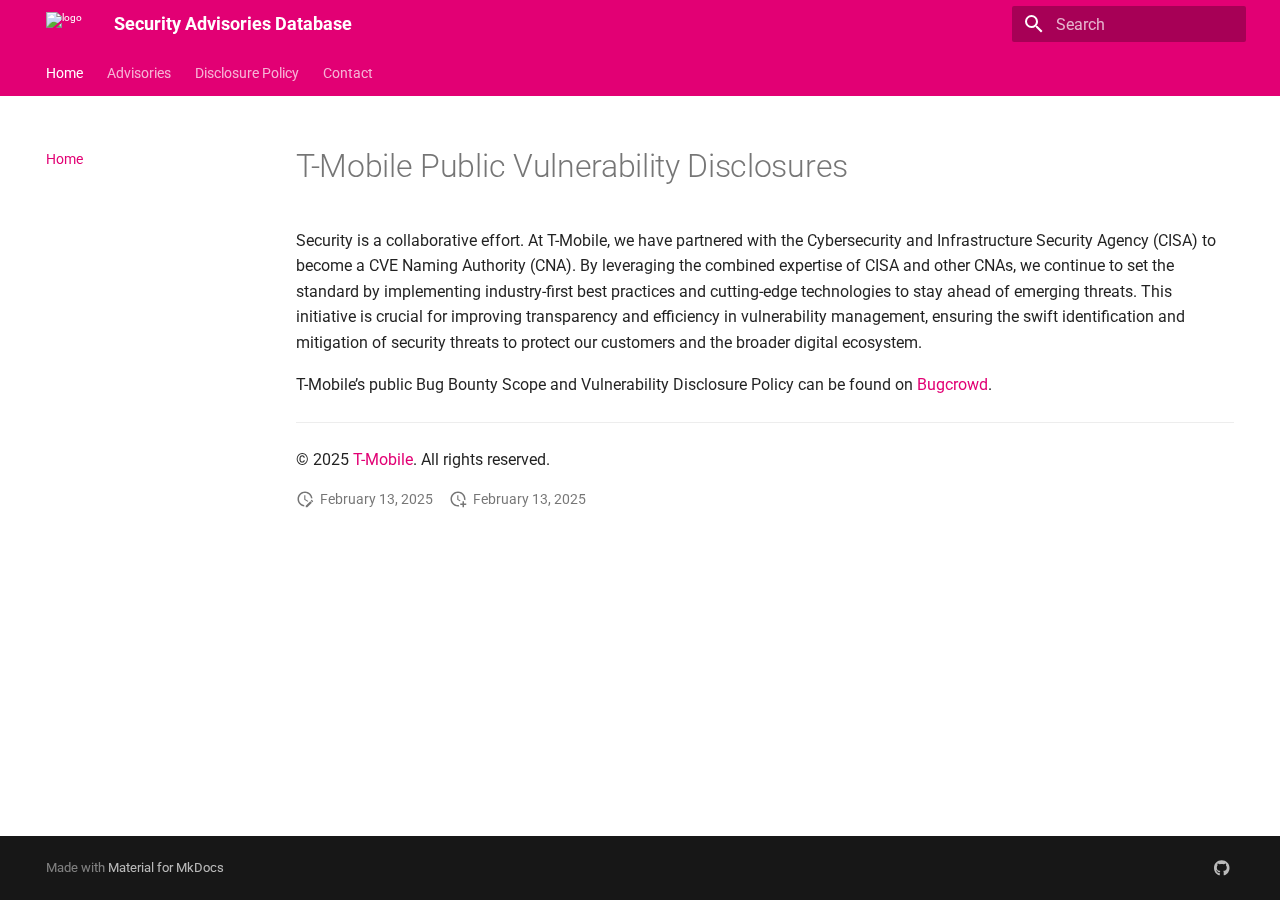
==== index.html @ bd4f5032 "Deployed 45f08f7 with MkDocs version: 1.6.1" ====
<!doctype html>
<html lang="en" class="no-js">
  <head>
    
      <meta charset="utf-8">
      <meta name="viewport" content="width=device-width,initial-scale=1">
      
        <meta name="description" content="Security Advisory Database">
      
      
        <meta name="author" content="Your Organization">
      
      
      
      
        <link rel="next" href="advisories/">
      
      
      <link rel="icon" href="assets/icon.png">
      <meta name="generator" content="mkdocs-1.6.1, mkdocs-material-9.6.4">
    
    
      
        <title>T-Mobile Public Vulnerability Disclosures - Security Advisories Database</title>
      
    
    
      <link rel="stylesheet" href="assets/stylesheets/main.8608ea7d.min.css">
      
        
        <link rel="stylesheet" href="assets/stylesheets/palette.06af60db.min.css">
      
      


    
    
      
    
    
      
        
        
        <link rel="preconnect" href="https://fonts.gstatic.com" crossorigin>
        <link rel="stylesheet" href="https://fonts.googleapis.com/css?family=Roboto:300,300i,400,400i,700,700i%7CRoboto+Mono:400,400i,700,700i&display=fallback">
        <style>:root{--md-text-font:"Roboto";--md-code-font:"Roboto Mono"}</style>
      
    
    
      <link rel="stylesheet" href="stylesheets/extra.css">
    
    <script>__md_scope=new URL(".",location),__md_hash=e=>[...e].reduce(((e,_)=>(e<<5)-e+_.charCodeAt(0)),0),__md_get=(e,_=localStorage,t=__md_scope)=>JSON.parse(_.getItem(t.pathname+"."+e)),__md_set=(e,_,t=localStorage,a=__md_scope)=>{try{t.setItem(a.pathname+"."+e,JSON.stringify(_))}catch(e){}}</script>
    
      

    
    
    
  </head>
  
  
    
    
    
    
    
    <body dir="ltr" data-md-color-scheme="default" data-md-color-primary="custom" data-md-color-accent="custom">
  
    
    <input class="md-toggle" data-md-toggle="drawer" type="checkbox" id="__drawer" autocomplete="off">
    <input class="md-toggle" data-md-toggle="search" type="checkbox" id="__search" autocomplete="off">
    <label class="md-overlay" for="__drawer"></label>
    <div data-md-component="skip">
      
        
        <a href="#t-mobile-public-vulnerability-disclosures" class="md-skip">
          Skip to content
        </a>
      
    </div>
    <div data-md-component="announce">
      
    </div>
    
    
      

<header class="md-header" data-md-component="header">
  <nav class="md-header__inner md-grid" aria-label="Header">
    <a href="." title="Security Advisories Database" class="md-header__button md-logo" aria-label="Security Advisories Database" data-md-component="logo">
      
  <img src="assets/logo,jpg" alt="logo">

    </a>
    <label class="md-header__button md-icon" for="__drawer">
      
      <svg xmlns="http://www.w3.org/2000/svg" viewBox="0 0 24 24"><path d="M3 6h18v2H3zm0 5h18v2H3zm0 5h18v2H3z"/></svg>
    </label>
    <div class="md-header__title" data-md-component="header-title">
      <div class="md-header__ellipsis">
        <div class="md-header__topic">
          <span class="md-ellipsis">
            Security Advisories Database
          </span>
        </div>
        <div class="md-header__topic" data-md-component="header-topic">
          <span class="md-ellipsis">
            
              T-Mobile Public Vulnerability Disclosures
            
          </span>
        </div>
      </div>
    </div>
    
      
    
    
    
    
      <label class="md-header__button md-icon" for="__search">
        
        <svg xmlns="http://www.w3.org/2000/svg" viewBox="0 0 24 24"><path d="M9.5 3A6.5 6.5 0 0 1 16 9.5c0 1.61-.59 3.09-1.56 4.23l.27.27h.79l5 5-1.5 1.5-5-5v-.79l-.27-.27A6.52 6.52 0 0 1 9.5 16 6.5 6.5 0 0 1 3 9.5 6.5 6.5 0 0 1 9.5 3m0 2C7 5 5 7 5 9.5S7 14 9.5 14 14 12 14 9.5 12 5 9.5 5"/></svg>
      </label>
      <div class="md-search" data-md-component="search" role="dialog">
  <label class="md-search__overlay" for="__search"></label>
  <div class="md-search__inner" role="search">
    <form class="md-search__form" name="search">
      <input type="text" class="md-search__input" name="query" aria-label="Search" placeholder="Search" autocapitalize="off" autocorrect="off" autocomplete="off" spellcheck="false" data-md-component="search-query" required>
      <label class="md-search__icon md-icon" for="__search">
        
        <svg xmlns="http://www.w3.org/2000/svg" viewBox="0 0 24 24"><path d="M9.5 3A6.5 6.5 0 0 1 16 9.5c0 1.61-.59 3.09-1.56 4.23l.27.27h.79l5 5-1.5 1.5-5-5v-.79l-.27-.27A6.52 6.52 0 0 1 9.5 16 6.5 6.5 0 0 1 3 9.5 6.5 6.5 0 0 1 9.5 3m0 2C7 5 5 7 5 9.5S7 14 9.5 14 14 12 14 9.5 12 5 9.5 5"/></svg>
        
        <svg xmlns="http://www.w3.org/2000/svg" viewBox="0 0 24 24"><path d="M20 11v2H8l5.5 5.5-1.42 1.42L4.16 12l7.92-7.92L13.5 5.5 8 11z"/></svg>
      </label>
      <nav class="md-search__options" aria-label="Search">
        
        <button type="reset" class="md-search__icon md-icon" title="Clear" aria-label="Clear" tabindex="-1">
          
          <svg xmlns="http://www.w3.org/2000/svg" viewBox="0 0 24 24"><path d="M19 6.41 17.59 5 12 10.59 6.41 5 5 6.41 10.59 12 5 17.59 6.41 19 12 13.41 17.59 19 19 17.59 13.41 12z"/></svg>
        </button>
      </nav>
      
        <div class="md-search__suggest" data-md-component="search-suggest"></div>
      
    </form>
    <div class="md-search__output">
      <div class="md-search__scrollwrap" tabindex="0" data-md-scrollfix>
        <div class="md-search-result" data-md-component="search-result">
          <div class="md-search-result__meta">
            Initializing search
          </div>
          <ol class="md-search-result__list" role="presentation"></ol>
        </div>
      </div>
    </div>
  </div>
</div>
    
    
  </nav>
  
</header>
    
    <div class="md-container" data-md-component="container">
      
      
        
          
            
<nav class="md-tabs" aria-label="Tabs" data-md-component="tabs">
  <div class="md-grid">
    <ul class="md-tabs__list">
      
        
  
  
    
  
  
    <li class="md-tabs__item md-tabs__item--active">
      <a href="." class="md-tabs__link">
        
  
    
  
  Home

      </a>
    </li>
  

      
        
  
  
  
    <li class="md-tabs__item">
      <a href="advisories/" class="md-tabs__link">
        
  
    
  
  Advisories

      </a>
    </li>
  

      
        
  
  
  
    <li class="md-tabs__item">
      <a href="policies/policy/" class="md-tabs__link">
        
  
    
  
  Disclosure Policy

      </a>
    </li>
  

      
        
  
  
  
    <li class="md-tabs__item">
      <a href="resources/contact/" class="md-tabs__link">
        
  
    
  
  Contact

      </a>
    </li>
  

      
    </ul>
  </div>
</nav>
          
        
      
      <main class="md-main" data-md-component="main">
        <div class="md-main__inner md-grid">
          
            
              
              <div class="md-sidebar md-sidebar--primary" data-md-component="sidebar" data-md-type="navigation" >
                <div class="md-sidebar__scrollwrap">
                  <div class="md-sidebar__inner">
                    


  


  

<nav class="md-nav md-nav--primary md-nav--lifted md-nav--integrated" aria-label="Navigation" data-md-level="0">
  <label class="md-nav__title" for="__drawer">
    <a href="." title="Security Advisories Database" class="md-nav__button md-logo" aria-label="Security Advisories Database" data-md-component="logo">
      
  <img src="assets/logo,jpg" alt="logo">

    </a>
    Security Advisories Database
  </label>
  
  <ul class="md-nav__list" data-md-scrollfix>
    
      
      
  
  
    
  
  
  
    <li class="md-nav__item md-nav__item--active">
      
      <input class="md-nav__toggle md-toggle" type="checkbox" id="__toc">
      
      
        
      
      
      <a href="." class="md-nav__link md-nav__link--active">
        
  
  <span class="md-ellipsis">
    Home
    
  </span>
  

      </a>
      
    </li>
  

    
      
      
  
  
  
  
    <li class="md-nav__item">
      <a href="advisories/" class="md-nav__link">
        
  
  <span class="md-ellipsis">
    Advisories
    
  </span>
  

      </a>
    </li>
  

    
      
      
  
  
  
  
    <li class="md-nav__item">
      <a href="policies/policy/" class="md-nav__link">
        
  
  <span class="md-ellipsis">
    Disclosure Policy
    
  </span>
  

      </a>
    </li>
  

    
      
      
  
  
  
  
    <li class="md-nav__item">
      <a href="resources/contact/" class="md-nav__link">
        
  
  <span class="md-ellipsis">
    Contact
    
  </span>
  

      </a>
    </li>
  

    
  </ul>
</nav>
                  </div>
                </div>
              </div>
            
            
          
          
            <div class="md-content" data-md-component="content">
              <article class="md-content__inner md-typeset">
                
                  



<h1 id="t-mobile-public-vulnerability-disclosures">T-Mobile Public Vulnerability Disclosures</h1>
<p>Security is a collaborative effort. At T-Mobile, we have partnered with the Cybersecurity and Infrastructure Security Agency (CISA) to become a CVE Naming Authority (CNA). By leveraging the combined expertise of CISA and other CNAs, we continue to set the standard by implementing industry-first best practices and cutting-edge technologies to stay ahead of emerging threats. This initiative is crucial for improving transparency and efficiency in vulnerability management, ensuring the swift identification and mitigation of security threats to protect our customers and the broader digital ecosystem.</p>
<p>T-Mobile’s public Bug Bounty Scope and Vulnerability Disclosure Policy can be found on <a href="https://bugcrowd.com/engagements/t-mobile">Bugcrowd</a>.</p>
<hr />
<p>© 2025 <a href="t-mobile.com">T-Mobile</a>. All rights reserved.</p>







  
    
  
  
    
  


  <aside class="md-source-file">
    
      
  <span class="md-source-file__fact">
    <span class="md-icon" title="Last update">
      <svg xmlns="http://www.w3.org/2000/svg" viewBox="0 0 24 24"><path d="M21 13.1c-.1 0-.3.1-.4.2l-1 1 2.1 2.1 1-1c.2-.2.2-.6 0-.8l-1.3-1.3c-.1-.1-.2-.2-.4-.2m-1.9 1.8-6.1 6V23h2.1l6.1-6.1zM12.5 7v5.2l4 2.4-1 1L11 13V7zM11 21.9c-5.1-.5-9-4.8-9-9.9C2 6.5 6.5 2 12 2c5.3 0 9.6 4.1 10 9.3-.3-.1-.6-.2-1-.2s-.7.1-1 .2C19.6 7.2 16.2 4 12 4c-4.4 0-8 3.6-8 8 0 4.1 3.1 7.5 7.1 7.9l-.1.2z"/></svg>
    </span>
    <span class="git-revision-date-localized-plugin git-revision-date-localized-plugin-date">February 13, 2025</span>
  </span>

    
    
      
  <span class="md-source-file__fact">
    <span class="md-icon" title="Created">
      <svg xmlns="http://www.w3.org/2000/svg" viewBox="0 0 24 24"><path d="M14.47 15.08 11 13V7h1.5v5.25l3.08 1.83c-.41.28-.79.62-1.11 1m-1.39 4.84c-.36.05-.71.08-1.08.08-4.42 0-8-3.58-8-8s3.58-8 8-8 8 3.58 8 8c0 .37-.03.72-.08 1.08.69.1 1.33.32 1.92.64.1-.56.16-1.13.16-1.72 0-5.5-4.5-10-10-10S2 6.5 2 12s4.47 10 10 10c.59 0 1.16-.06 1.72-.16-.32-.59-.54-1.23-.64-1.92M18 15v3h-3v2h3v3h2v-3h3v-2h-3v-3z"/></svg>
    </span>
    <span class="git-revision-date-localized-plugin git-revision-date-localized-plugin-date">February 13, 2025</span>
  </span>

    
    
    
  </aside>





                
              </article>
            </div>
          
          
<script>var target=document.getElementById(location.hash.slice(1));target&&target.name&&(target.checked=target.name.startsWith("__tabbed_"))</script>
        </div>
        
      </main>
      
        <footer class="md-footer">
  
  <div class="md-footer-meta md-typeset">
    <div class="md-footer-meta__inner md-grid">
      <div class="md-copyright">
  
  
    Made with
    <a href="https://squidfunk.github.io/mkdocs-material/" target="_blank" rel="noopener">
      Material for MkDocs
    </a>
  
</div>
      
        <div class="md-social">
  
    
    
    
    
      
      
    
    <a href="https://github.com/t-mobile" target="_blank" rel="noopener" title="github.com" class="md-social__link">
      <svg xmlns="http://www.w3.org/2000/svg" viewBox="0 0 496 512"><!--! Font Awesome Free 6.7.2 by @fontawesome - https://fontawesome.com License - https://fontawesome.com/license/free (Icons: CC BY 4.0, Fonts: SIL OFL 1.1, Code: MIT License) Copyright 2024 Fonticons, Inc.--><path d="M165.9 397.4c0 2-2.3 3.6-5.2 3.6-3.3.3-5.6-1.3-5.6-3.6 0-2 2.3-3.6 5.2-3.6 3-.3 5.6 1.3 5.6 3.6m-31.1-4.5c-.7 2 1.3 4.3 4.3 4.9 2.6 1 5.6 0 6.2-2s-1.3-4.3-4.3-5.2c-2.6-.7-5.5.3-6.2 2.3m44.2-1.7c-2.9.7-4.9 2.6-4.6 4.9.3 2 2.9 3.3 5.9 2.6 2.9-.7 4.9-2.6 4.6-4.6-.3-1.9-3-3.2-5.9-2.9M244.8 8C106.1 8 0 113.3 0 252c0 110.9 69.8 205.8 169.5 239.2 12.8 2.3 17.3-5.6 17.3-12.1 0-6.2-.3-40.4-.3-61.4 0 0-70 15-84.7-29.8 0 0-11.4-29.1-27.8-36.6 0 0-22.9-15.7 1.6-15.4 0 0 24.9 2 38.6 25.8 21.9 38.6 58.6 27.5 72.9 20.9 2.3-16 8.8-27.1 16-33.7-55.9-6.2-112.3-14.3-112.3-110.5 0-27.5 7.6-41.3 23.6-58.9-2.6-6.5-11.1-33.3 2.6-67.9 20.9-6.5 69 27 69 27 20-5.6 41.5-8.5 62.8-8.5s42.8 2.9 62.8 8.5c0 0 48.1-33.6 69-27 13.7 34.7 5.2 61.4 2.6 67.9 16 17.7 25.8 31.5 25.8 58.9 0 96.5-58.9 104.2-114.8 110.5 9.2 7.9 17 22.9 17 46.4 0 33.7-.3 75.4-.3 83.6 0 6.5 4.6 14.4 17.3 12.1C428.2 457.8 496 362.9 496 252 496 113.3 383.5 8 244.8 8M97.2 352.9c-1.3 1-1 3.3.7 5.2 1.6 1.6 3.9 2.3 5.2 1 1.3-1 1-3.3-.7-5.2-1.6-1.6-3.9-2.3-5.2-1m-10.8-8.1c-.7 1.3.3 2.9 2.3 3.9 1.6 1 3.6.7 4.3-.7.7-1.3-.3-2.9-2.3-3.9-2-.6-3.6-.3-4.3.7m32.4 35.6c-1.6 1.3-1 4.3 1.3 6.2 2.3 2.3 5.2 2.6 6.5 1 1.3-1.3.7-4.3-1.3-6.2-2.2-2.3-5.2-2.6-6.5-1m-11.4-14.7c-1.6 1-1.6 3.6 0 5.9s4.3 3.3 5.6 2.3c1.6-1.3 1.6-3.9 0-6.2-1.4-2.3-4-3.3-5.6-2"/></svg>
    </a>
  
</div>
      
    </div>
  </div>
</footer>
      
    </div>
    <div class="md-dialog" data-md-component="dialog">
      <div class="md-dialog__inner md-typeset"></div>
    </div>
    
    
    <script id="__config" type="application/json">{"base": ".", "features": ["navigation.tabs", "navigation.sections", "navigation.expand", "navigation.indexes", "toc.integrate", "search.suggest", "search.highlight"], "search": "assets/javascripts/workers/search.f8cc74c7.min.js", "translations": {"clipboard.copied": "Copied to clipboard", "clipboard.copy": "Copy to clipboard", "search.result.more.one": "1 more on this page", "search.result.more.other": "# more on this page", "search.result.none": "No matching documents", "search.result.one": "1 matching document", "search.result.other": "# matching documents", "search.result.placeholder": "Type to start searching", "search.result.term.missing": "Missing", "select.version": "Select version"}}</script>
    
    
      <script src="assets/javascripts/bundle.f1b6f286.min.js"></script>
      
    
  </body>
</html>
---- assets/stylesheets/main.8608ea7d.min.css ----
@charset "UTF-8";html{-webkit-text-size-adjust:none;-moz-text-size-adjust:none;text-size-adjust:none;box-sizing:border-box}*,:after,:before{box-sizing:inherit}@media (prefers-reduced-motion){*,:after,:before{transition:none!important}}body{margin:0}a,button,input,label{-webkit-tap-highlight-color:transparent}a{color:inherit;text-decoration:none}hr{border:0;box-sizing:initial;display:block;height:.05rem;overflow:visible;padding:0}small{font-size:80%}sub,sup{line-height:1em}img{border-style:none}table{border-collapse:initial;border-spacing:0}td,th{font-weight:400;vertical-align:top}button{background:#0000;border:0;font-family:inherit;font-size:inherit;margin:0;padding:0}input{border:0;outline:none}:root{--md-primary-fg-color:#4051b5;--md-primary-fg-color--light:#5d6cc0;--md-primary-fg-color--dark:#303fa1;--md-primary-bg-color:#fff;--md-primary-bg-color--light:#ffffffb3;--md-accent-fg-color:#526cfe;--md-accent-fg-color--transparent:#526cfe1a;--md-accent-bg-color:#fff;--md-accent-bg-color--light:#ffffffb3}[data-md-color-scheme=default]{color-scheme:light}[data-md-color-scheme=default] img[src$="#gh-dark-mode-only"],[data-md-color-scheme=default] img[src$="#only-dark"]{display:none}:root,[data-md-color-scheme=default]{--md-hue:225deg;--md-default-fg-color:#000000de;--md-default-fg-color--light:#0000008a;--md-default-fg-color--lighter:#00000052;--md-default-fg-color--lightest:#00000012;--md-default-bg-color:#fff;--md-default-bg-color--light:#ffffffb3;--md-default-bg-color--lighter:#ffffff4d;--md-default-bg-color--lightest:#ffffff1f;--md-code-fg-color:#36464e;--md-code-bg-color:#f5f5f5;--md-code-hl-color:#4287ff;--md-code-hl-color--light:#4287ff1a;--md-code-hl-number-color:#d52a2a;--md-code-hl-special-color:#db1457;--md-code-hl-function-color:#a846b9;--md-code-hl-constant-color:#6e59d9;--md-code-hl-keyword-color:#3f6ec6;--md-code-hl-string-color:#1c7d4d;--md-code-hl-name-color:var(--md-code-fg-color);--md-code-hl-operator-color:var(--md-default-fg-color--light);--md-code-hl-punctuation-color:var(--md-default-fg-color--light);--md-code-hl-comment-color:var(--md-default-fg-color--light);--md-code-hl-generic-color:var(--md-default-fg-color--light);--md-code-hl-variable-color:var(--md-default-fg-color--light);--md-typeset-color:var(--md-default-fg-color);--md-typeset-a-color:var(--md-primary-fg-color);--md-typeset-del-color:#f5503d26;--md-typeset-ins-color:#0bd57026;--md-typeset-kbd-color:#fafafa;--md-typeset-kbd-accent-color:#fff;--md-typeset-kbd-border-color:#b8b8b8;--md-typeset-mark-color:#ffff0080;--md-typeset-table-color:#0000001f;--md-typeset-table-color--light:rgba(0,0,0,.035);--md-admonition-fg-color:var(--md-default-fg-color);--md-admonition-bg-color:var(--md-default-bg-color);--md-warning-fg-color:#000000de;--md-warning-bg-color:#ff9;--md-footer-fg-color:#fff;--md-footer-fg-color--light:#ffffffb3;--md-footer-fg-color--lighter:#ffffff73;--md-footer-bg-color:#000000de;--md-footer-bg-color--dark:#00000052;--md-shadow-z1:0 0.2rem 0.5rem #0000000d,0 0 0.05rem #0000001a;--md-shadow-z2:0 0.2rem 0.5rem #0000001a,0 0 0.05rem #00000040;--md-shadow-z3:0 0.2rem 0.5rem #0003,0 0 0.05rem #00000059}.md-icon svg{fill:currentcolor;display:block;height:1.2rem;width:1.2rem}body{-webkit-font-smoothing:antialiased;-moz-osx-font-smoothing:grayscale;--md-text-font-family:var(--md-text-font,_),-apple-system,BlinkMacSystemFont,Helvetica,Arial,sans-serif;--md-code-font-family:var(--md-code-font,_),SFMono-Regular,Consolas,Menlo,monospace}aside,body,input{font-feature-settings:"kern","liga";color:var(--md-typeset-color);font-family:var(--md-text-font-family)}code,kbd,pre{font-feature-settings:"kern";font-family:var(--md-code-font-family)}:root{--md-typeset-table-sort-icon:url('data:image/svg+xml;charset=utf-8,<svg xmlns="http://www.w3.org/2000/svg" viewBox="0 0 24 24"><path d="m18 21-4-4h3V7h-3l4-4 4 4h-3v10h3M2 19v-2h10v2M2 13v-2h7v2M2 7V5h4v2z"/></svg>');--md-typeset-table-sort-icon--asc:url('data:image/svg+xml;charset=utf-8,<svg xmlns="http://www.w3.org/2000/svg" viewBox="0 0 24 24"><path d="M19 17h3l-4 4-4-4h3V3h2M2 17h10v2H2M6 5v2H2V5m0 6h7v2H2z"/></svg>');--md-typeset-table-sort-icon--desc:url('data:image/svg+xml;charset=utf-8,<svg xmlns="http://www.w3.org/2000/svg" viewBox="0 0 24 24"><path d="M19 7h3l-4-4-4 4h3v14h2M2 17h10v2H2M6 5v2H2V5m0 6h7v2H2z"/></svg>')}.md-typeset{-webkit-print-color-adjust:exact;color-adjust:exact;font-size:.8rem;line-height:1.6;overflow-wrap:break-word}@media print{.md-typeset{font-size:.68rem}}.md-typeset blockquote,.md-typeset dl,.md-typeset figure,.md-typeset ol,.md-typeset pre,.md-typeset ul{margin-bottom:1em;margin-top:1em}.md-typeset h1{color:var(--md-default-fg-color--light);font-size:2em;line-height:1.3;margin:0 0 1.25em}.md-typeset h1,.md-typeset h2{font-weight:300;letter-spacing:-.01em}.md-typeset h2{font-size:1.5625em;line-height:1.4;margin:1.6em 0 .64em}.md-typeset h3{font-size:1.25em;font-weight:400;letter-spacing:-.01em;line-height:1.5;margin:1.6em 0 .8em}.md-typeset h2+h3{margin-top:.8em}.md-typeset h4{font-weight:700;letter-spacing:-.01em;margin:1em 0}.md-typeset h5,.md-typeset h6{color:var(--md-default-fg-color--light);font-size:.8em;font-weight:700;letter-spacing:-.01em;margin:1.25em 0}.md-typeset h5{text-transform:uppercase}.md-typeset h5 code{text-transform:none}.md-typeset hr{border-bottom:.05rem solid var(--md-default-fg-color--lightest);display:flow-root;margin:1.5em 0}.md-typeset a{color:var(--md-typeset-a-color);word-break:break-word}.md-typeset a,.md-typeset a:before{transition:color 125ms}.md-typeset a:focus,.md-typeset a:hover{color:var(--md-accent-fg-color)}.md-typeset a:focus code,.md-typeset a:hover code{background-color:var(--md-accent-fg-color--transparent)}.md-typeset a code{color:currentcolor;transition:background-color 125ms}.md-typeset a.focus-visible{outline-color:var(--md-accent-fg-color);outline-offset:.2rem}.md-typeset code,.md-typeset kbd,.md-typeset pre{color:var(--md-code-fg-color);direction:ltr;font-variant-ligatures:none}@media print{.md-typeset code,.md-typeset kbd,.md-typeset pre{white-space:pre-wrap}}.md-typeset code{background-color:var(--md-code-bg-color);border-radius:.1rem;-webkit-box-decoration-break:clone;box-decoration-break:clone;font-size:.85em;padding:0 .2941176471em;word-break:break-word}.md-typeset code:not(.focus-visible){-webkit-tap-highlight-color:transparent;outline:none}.md-typeset pre{display:flow-root;line-height:1.4;position:relative}.md-typeset pre>code{-webkit-box-decoration-break:slice;box-decoration-break:slice;box-shadow:none;display:block;margin:0;outline-color:var(--md-accent-fg-color);overflow:auto;padding:.7720588235em 1.1764705882em;scrollbar-color:var(--md-default-fg-color--lighter) #0000;scrollbar-width:thin;touch-action:auto;word-break:normal}.md-typeset pre>code:hover{scrollbar-color:var(--md-accent-fg-color) #0000}.md-typeset pre>code::-webkit-scrollbar{height:.2rem;width:.2rem}.md-typeset pre>code::-webkit-scrollbar-thumb{background-color:var(--md-default-fg-color--lighter)}.md-typeset pre>code::-webkit-scrollbar-thumb:hover{background-color:var(--md-accent-fg-color)}.md-typeset kbd{background-color:var(--md-typeset-kbd-color);border-radius:.1rem;box-shadow:0 .1rem 0 .05rem var(--md-typeset-kbd-border-color),0 .1rem 0 var(--md-typeset-kbd-border-color),0 -.1rem .2rem var(--md-typeset-kbd-accent-color) inset;color:var(--md-default-fg-color);display:inline-block;font-size:.75em;padding:0 .6666666667em;vertical-align:text-top;word-break:break-word}.md-typeset mark{background-color:var(--md-typeset-mark-color);-webkit-box-decoration-break:clone;box-decoration-break:clone;color:inherit;word-break:break-word}.md-typeset abbr{border-bottom:.05rem dotted var(--md-default-fg-color--light);cursor:help;text-decoration:none}.md-typeset small{opacity:.75}[dir=ltr] .md-typeset sub,[dir=ltr] .md-typeset sup{margin-left:.078125em}[dir=rtl] .md-typeset sub,[dir=rtl] .md-typeset sup{margin-right:.078125em}[dir=ltr] .md-typeset blockquote{padding-left:.6rem}[dir=rtl] .md-typeset blockquote{padding-right:.6rem}[dir=ltr] .md-typeset blockquote{border-left:.2rem solid var(--md-default-fg-color--lighter)}[dir=rtl] .md-typeset blockquote{border-right:.2rem solid var(--md-default-fg-color--lighter)}.md-typeset blockquote{color:var(--md-default-fg-color--light);margin-left:0;margin-right:0}.md-typeset ul{list-style-type:disc}.md-typeset ul[type]{list-style-type:revert-layer}[dir=ltr] .md-typeset ol,[dir=ltr] .md-typeset ul{margin-left:.625em}[dir=rtl] .md-typeset ol,[dir=rtl] .md-typeset ul{margin-right:.625em}.md-typeset ol,.md-typeset ul{padding:0}.md-typeset ol:not([hidden]),.md-typeset ul:not([hidden]){display:flow-root}.md-typeset ol ol,.md-typeset ul ol{list-style-type:lower-alpha}.md-typeset ol ol ol,.md-typeset ul ol ol{list-style-type:lower-roman}.md-typeset ol ol ol ol,.md-typeset ul ol ol ol{list-style-type:upper-alpha}.md-typeset ol ol ol ol ol,.md-typeset ul ol ol ol ol{list-style-type:upper-roman}.md-typeset ol[type],.md-typeset ul[type]{list-style-type:revert-layer}[dir=ltr] .md-typeset ol li,[dir=ltr] .md-typeset ul li{margin-left:1.25em}[dir=rtl] .md-typeset ol li,[dir=rtl] .md-typeset ul li{margin-right:1.25em}.md-typeset ol li,.md-typeset ul li{margin-bottom:.5em}.md-typeset ol li blockquote,.md-typeset ol li p,.md-typeset ul li blockquote,.md-typeset ul li p{margin:.5em 0}.md-typeset ol li:last-child,.md-typeset ul li:last-child{margin-bottom:0}[dir=ltr] .md-typeset ol li ol,[dir=ltr] .md-typeset ol li ul,[dir=ltr] .md-typeset ul li ol,[dir=ltr] .md-typeset ul li ul{margin-left:.625em}[dir=rtl] .md-typeset ol li ol,[dir=rtl] .md-typeset ol li ul,[dir=rtl] .md-typeset ul li ol,[dir=rtl] .md-typeset ul li ul{margin-right:.625em}.md-typeset ol li ol,.md-typeset ol li ul,.md-typeset ul li ol,.md-typeset ul li ul{margin-bottom:.5em;margin-top:.5em}[dir=ltr] .md-typeset dd{margin-left:1.875em}[dir=rtl] .md-typeset dd{margin-right:1.875em}.md-typeset dd{margin-bottom:1.5em;margin-top:1em}.md-typeset img,.md-typeset svg,.md-typeset video{height:auto;max-width:100%}.md-typeset img[align=left]{margin:1em 1em 1em 0}.md-typeset img[align=right]{margin:1em 0 1em 1em}.md-typeset img[align]:only-child{margin-top:0}.md-typeset figure{display:flow-root;margin:1em auto;max-width:100%;text-align:center;width:-moz-fit-content;width:fit-content}.md-typeset figure img{display:block;margin:0 auto}.md-typeset figcaption{font-style:italic;margin:1em auto;max-width:24rem}.md-typeset iframe{max-width:100%}.md-typeset table:not([class]){background-color:var(--md-default-bg-color);border:.05rem solid var(--md-typeset-table-color);border-radius:.1rem;display:inline-block;font-size:.64rem;max-width:100%;overflow:auto;touch-action:auto}@media print{.md-typeset table:not([class]){display:table}}.md-typeset table:not([class])+*{margin-top:1.5em}.md-typeset table:not([class]) td>:first-child,.md-typeset table:not([class]) th>:first-child{margin-top:0}.md-typeset table:not([class]) td>:last-child,.md-typeset table:not([class]) th>:last-child{margin-bottom:0}.md-typeset table:not([class]) td:not([align]),.md-typeset table:not([class]) th:not([align]){text-align:left}[dir=rtl] .md-typeset table:not([class]) td:not([align]),[dir=rtl] .md-typeset table:not([class]) th:not([align]){text-align:right}.md-typeset table:not([class]) th{font-weight:700;min-width:5rem;padding:.9375em 1.25em;vertical-align:top}.md-typeset table:not([class]) td{border-top:.05rem solid var(--md-typeset-table-color);padding:.9375em 1.25em;vertical-align:top}.md-typeset table:not([class]) tbody tr{transition:background-color 125ms}.md-typeset table:not([class]) tbody tr:hover{background-color:var(--md-typeset-table-color--light);box-shadow:0 .05rem 0 var(--md-default-bg-color) inset}.md-typeset table:not([class]) a{word-break:normal}.md-typeset table th[role=columnheader]{cursor:pointer}[dir=ltr] .md-typeset table th[role=columnheader]:after{margin-left:.5em}[dir=rtl] .md-typeset table th[role=columnheader]:after{margin-right:.5em}.md-typeset table th[role=columnheader]:after{content:"";display:inline-block;height:1.2em;-webkit-mask-image:var(--md-typeset-table-sort-icon);mask-image:var(--md-typeset-table-sort-icon);-webkit-mask-repeat:no-repeat;mask-repeat:no-repeat;-webkit-mask-size:contain;mask-size:contain;transition:background-color 125ms;vertical-align:text-bottom;width:1.2em}.md-typeset table th[role=columnheader]:hover:after{background-color:var(--md-default-fg-color--lighter)}.md-typeset table th[role=columnheader][aria-sort=ascending]:after{background-color:var(--md-default-fg-color--light);-webkit-mask-image:var(--md-typeset-table-sort-icon--asc);mask-image:var(--md-typeset-table-sort-icon--asc)}.md-typeset table th[role=columnheader][aria-sort=descending]:after{background-color:var(--md-default-fg-color--light);-webkit-mask-image:var(--md-typeset-table-sort-icon--desc);mask-image:var(--md-typeset-table-sort-icon--desc)}.md-typeset__scrollwrap{margin:1em -.8rem;overflow-x:auto;touch-action:auto}.md-typeset__table{display:inline-block;margin-bottom:.5em;padding:0 .8rem}@media print{.md-typeset__table{display:block}}html .md-typeset__table table{display:table;margin:0;overflow:hidden;width:100%}@media screen and (max-width:44.984375em){.md-content__inner>pre{margin:1em -.8rem}.md-content__inner>pre code{border-radius:0}}.md-typeset .md-author{border-radius:100%;display:block;flex-shrink:0;height:1.6rem;overflow:hidden;position:relative;transition:color 125ms,transform 125ms;width:1.6rem}.md-typeset .md-author img{display:block}.md-typeset .md-author--more{background:var(--md-default-fg-color--lightest);color:var(--md-default-fg-color--lighter);font-size:.6rem;font-weight:700;line-height:1.6rem;text-align:center}.md-typeset .md-author--long{height:2.4rem;width:2.4rem}.md-typeset a.md-author{transform:scale(1)}.md-typeset a.md-author img{border-radius:100%;filter:grayscale(100%) opacity(75%);transition:filter 125ms}.md-typeset a.md-author:focus,.md-typeset a.md-author:hover{transform:scale(1.1);z-index:1}.md-typeset a.md-author:focus img,.md-typeset a.md-author:hover img{filter:grayscale(0)}.md-banner{background-color:var(--md-footer-bg-color);color:var(--md-footer-fg-color);overflow:auto}@media print{.md-banner{display:none}}.md-banner--warning{background-color:var(--md-warning-bg-color);color:var(--md-warning-fg-color)}.md-banner__inner{font-size:.7rem;margin:.6rem auto;padding:0 .8rem}[dir=ltr] .md-banner__button{float:right}[dir=rtl] .md-banner__button{float:left}.md-banner__button{color:inherit;cursor:pointer;transition:opacity .25s}.no-js .md-banner__button{display:none}.md-banner__button:hover{opacity:.7}html{font-size:125%;height:100%;overflow-x:hidden}@media screen and (min-width:100em){html{font-size:137.5%}}@media screen and (min-width:125em){html{font-size:150%}}body{background-color:var(--md-default-bg-color);display:flex;flex-direction:column;font-size:.5rem;min-height:100%;position:relative;width:100%}@media print{body{display:block}}@media screen and (max-width:59.984375em){body[data-md-scrolllock]{position:fixed}}.md-grid{margin-left:auto;margin-right:auto;max-width:61rem}.md-container{display:flex;flex-direction:column;flex-grow:1}@media print{.md-container{display:block}}.md-main{flex-grow:1}.md-main__inner{display:flex;height:100%;margin-top:1.5rem}.md-ellipsis{overflow:hidden;text-overflow:ellipsis}.md-toggle{display:none}.md-option{height:0;opacity:0;position:absolute;width:0}.md-option:checked+label:not([hidden]){display:block}.md-option.focus-visible+label{outline-color:var(--md-accent-fg-color);outline-style:auto}.md-skip{background-color:var(--md-default-fg-color);border-radius:.1rem;color:var(--md-default-bg-color);font-size:.64rem;margin:.5rem;opacity:0;outline-color:var(--md-accent-fg-color);padding:.3rem .5rem;position:fixed;transform:translateY(.4rem);z-index:-1}.md-skip:focus{opacity:1;transform:translateY(0);transition:transform .25s cubic-bezier(.4,0,.2,1),opacity 175ms 75ms;z-index:10}@page{margin:25mm}:root{--md-clipboard-icon:url('data:image/svg+xml;charset=utf-8,<svg xmlns="http://www.w3.org/2000/svg" viewBox="0 0 24 24"><path d="M19 21H8V7h11m0-2H8a2 2 0 0 0-2 2v14a2 2 0 0 0 2 2h11a2 2 0 0 0 2-2V7a2 2 0 0 0-2-2m-3-4H4a2 2 0 0 0-2 2v14h2V3h12z"/></svg>')}.md-clipboard{border-radius:.1rem;color:var(--md-default-fg-color--lightest);cursor:pointer;height:1.5em;outline-color:var(--md-accent-fg-color);outline-offset:.1rem;position:absolute;right:.5em;top:.5em;transition:color .25s;width:1.5em;z-index:1}@media print{.md-clipboard{display:none}}.md-clipboard:not(.focus-visible){-webkit-tap-highlight-color:transparent;outline:none}:hover>.md-clipboard{color:var(--md-default-fg-color--light)}.md-clipboard:focus,.md-clipboard:hover{color:var(--md-accent-fg-color)}.md-clipboard:after{background-color:currentcolor;content:"";display:block;height:1.125em;margin:0 auto;-webkit-mask-image:var(--md-clipboard-icon);mask-image:var(--md-clipboard-icon);-webkit-mask-position:center;mask-position:center;-webkit-mask-repeat:no-repeat;mask-repeat:no-repeat;-webkit-mask-size:contain;mask-size:contain;width:1.125em}.md-clipboard--inline{cursor:pointer}.md-clipboard--inline code{transition:color .25s,background-color .25s}.md-clipboard--inline:focus code,.md-clipboard--inline:hover code{background-color:var(--md-accent-fg-color--transparent);color:var(--md-accent-fg-color)}.md-typeset .md-code__content{display:grid}@keyframes consent{0%{opacity:0;transform:translateY(100%)}to{opacity:1;transform:translateY(0)}}@keyframes overlay{0%{opacity:0}to{opacity:1}}.md-consent__overlay{animation:overlay .25s both;-webkit-backdrop-filter:blur(.1rem);backdrop-filter:blur(.1rem);background-color:#0000008a;height:100%;opacity:1;position:fixed;top:0;width:100%;z-index:5}.md-consent__inner{animation:consent .5s cubic-bezier(.1,.7,.1,1) both;background-color:var(--md-default-bg-color);border:0;border-radius:.1rem;bottom:0;box-shadow:0 0 .2rem #0000001a,0 .2rem .4rem #0003;max-height:100%;overflow:auto;padding:0;position:fixed;width:100%;z-index:5}.md-consent__form{padding:.8rem}.md-consent__settings{display:none;margin:1em 0}input:checked+.md-consent__settings{display:block}.md-consent__controls{margin-bottom:.8rem}.md-typeset .md-consent__controls .md-button{display:inline}@media screen and (max-width:44.984375em){.md-typeset .md-consent__controls .md-button{display:block;margin-top:.4rem;text-align:center;width:100%}}.md-consent label{cursor:pointer}.md-content{flex-grow:1;min-width:0}.md-content__inner{margin:0 .8rem 1.2rem;padding-top:.6rem}@media screen and (min-width:76.25em){[dir=ltr] .md-sidebar--primary:not([hidden])~.md-content>.md-content__inner{margin-left:1.2rem}[dir=ltr] .md-sidebar--secondary:not([hidden])~.md-content>.md-content__inner,[dir=rtl] .md-sidebar--primary:not([hidden])~.md-content>.md-content__inner{margin-right:1.2rem}[dir=rtl] .md-sidebar--secondary:not([hidden])~.md-content>.md-content__inner{margin-left:1.2rem}}.md-content__inner:before{content:"";display:block;height:.4rem}.md-content__inner>:last-child{margin-bottom:0}[dir=ltr] .md-content__button{float:right}[dir=rtl] .md-content__button{float:left}[dir=ltr] .md-content__button{margin-left:.4rem}[dir=rtl] .md-content__button{margin-right:.4rem}.md-content__button{margin:.4rem 0;padding:0}@media print{.md-content__button{display:none}}.md-typeset .md-content__button{color:var(--md-default-fg-color--lighter)}.md-content__button svg{display:inline;vertical-align:top}[dir=rtl] .md-content__button svg{transform:scaleX(-1)}[dir=ltr] .md-dialog{right:.8rem}[dir=rtl] .md-dialog{left:.8rem}.md-dialog{background-color:var(--md-default-fg-color);border-radius:.1rem;bottom:.8rem;box-shadow:var(--md-shadow-z3);min-width:11.1rem;opacity:0;padding:.4rem .6rem;pointer-events:none;position:fixed;transform:translateY(100%);transition:transform 0ms .4s,opacity .4s;z-index:4}@media print{.md-dialog{display:none}}.md-dialog--active{opacity:1;pointer-events:auto;transform:translateY(0);transition:transform .4s cubic-bezier(.075,.85,.175,1),opacity .4s}.md-dialog__inner{color:var(--md-default-bg-color);font-size:.7rem}.md-feedback{margin:2em 0 1em;text-align:center}.md-feedback fieldset{border:none;margin:0;padding:0}.md-feedback__title{font-weight:700;margin:1em auto}.md-feedback__inner{position:relative}.md-feedback__list{display:flex;flex-wrap:wrap;place-content:baseline center;position:relative}.md-feedback__list:hover .md-icon:not(:disabled){color:var(--md-default-fg-color--lighter)}:disabled .md-feedback__list{min-height:1.8rem}.md-feedback__icon{color:var(--md-default-fg-color--light);cursor:pointer;flex-shrink:0;margin:0 .1rem;transition:color 125ms}.md-feedback__icon:not(:disabled).md-icon:hover{color:var(--md-accent-fg-color)}.md-feedback__icon:disabled{color:var(--md-default-fg-color--lightest);pointer-events:none}.md-feedback__note{opacity:0;position:relative;transform:translateY(.4rem);transition:transform .4s cubic-bezier(.1,.7,.1,1),opacity .15s}.md-feedback__note>*{margin:0 auto;max-width:16rem}:disabled .md-feedback__note{opacity:1;transform:translateY(0)}@media print{.md-feedback{display:none}}.md-footer{background-color:var(--md-footer-bg-color);color:var(--md-footer-fg-color)}@media print{.md-footer{display:none}}.md-footer__inner{justify-content:space-between;overflow:auto;padding:.2rem}.md-footer__inner:not([hidden]){display:flex}.md-footer__link{align-items:end;display:flex;flex-grow:0.01;margin-bottom:.4rem;margin-top:1rem;max-width:100%;outline-color:var(--md-accent-fg-color);overflow:hidden;transition:opacity .25s}.md-footer__link:focus,.md-footer__link:hover{opacity:.7}[dir=rtl] .md-footer__link svg{transform:scaleX(-1)}@media screen and (max-width:44.984375em){.md-footer__link--prev{flex-shrink:0}.md-footer__link--prev .md-footer__title{display:none}}[dir=ltr] .md-footer__link--next{margin-left:auto}[dir=rtl] .md-footer__link--next{margin-right:auto}.md-footer__link--next{text-align:right}[dir=rtl] .md-footer__link--next{text-align:left}.md-footer__title{flex-grow:1;font-size:.9rem;margin-bottom:.7rem;max-width:calc(100% - 2.4rem);padding:0 1rem;white-space:nowrap}.md-footer__button{margin:.2rem;padding:.4rem}.md-footer__direction{font-size:.64rem;opacity:.7}.md-footer-meta{background-color:var(--md-footer-bg-color--dark)}.md-footer-meta__inner{display:flex;flex-wrap:wrap;justify-content:space-between;padding:.2rem}html .md-footer-meta.md-typeset a{color:var(--md-footer-fg-color--light)}html .md-footer-meta.md-typeset a:focus,html .md-footer-meta.md-typeset a:hover{color:var(--md-footer-fg-color)}.md-copyright{color:var(--md-footer-fg-color--lighter);font-size:.64rem;margin:auto .6rem;padding:.4rem 0;width:100%}@media screen and (min-width:45em){.md-copyright{width:auto}}.md-copyright__highlight{color:var(--md-footer-fg-color--light)}.md-social{display:inline-flex;gap:.2rem;margin:0 .4rem;padding:.2rem 0 .6rem}@media screen and (min-width:45em){.md-social{padding:.6rem 0}}.md-social__link{display:inline-block;height:1.6rem;text-align:center;width:1.6rem}.md-social__link:before{line-height:1.9}.md-social__link svg{fill:currentcolor;max-height:.8rem;vertical-align:-25%}.md-typeset .md-button{border:.1rem solid;border-radius:.1rem;color:var(--md-primary-fg-color);cursor:pointer;display:inline-block;font-weight:700;padding:.625em 2em;transition:color 125ms,background-color 125ms,border-color 125ms}.md-typeset .md-button--primary{background-color:var(--md-primary-fg-color);border-color:var(--md-primary-fg-color);color:var(--md-primary-bg-color)}.md-typeset .md-button:focus,.md-typeset .md-button:hover{background-color:var(--md-accent-fg-color);border-color:var(--md-accent-fg-color);color:var(--md-accent-bg-color)}[dir=ltr] .md-typeset .md-input{border-top-left-radius:.1rem}[dir=ltr] .md-typeset .md-input,[dir=rtl] .md-typeset .md-input{border-top-right-radius:.1rem}[dir=rtl] .md-typeset .md-input{border-top-left-radius:.1rem}.md-typeset .md-input{border-bottom:.1rem solid var(--md-default-fg-color--lighter);box-shadow:var(--md-shadow-z1);font-size:.8rem;height:1.8rem;padding:0 .6rem;transition:border .25s,box-shadow .25s}.md-typeset .md-input:focus,.md-typeset .md-input:hover{border-bottom-color:var(--md-accent-fg-color);box-shadow:var(--md-shadow-z2)}.md-typeset .md-input--stretch{width:100%}.md-header{background-color:var(--md-primary-fg-color);box-shadow:0 0 .2rem #0000,0 .2rem .4rem #0000;color:var(--md-primary-bg-color);display:block;left:0;position:sticky;right:0;top:0;z-index:4}@media print{.md-header{display:none}}.md-header[hidden]{transform:translateY(-100%);transition:transform .25s cubic-bezier(.8,0,.6,1),box-shadow .25s}.md-header--shadow{box-shadow:0 0 .2rem #0000001a,0 .2rem .4rem #0003;transition:transform .25s cubic-bezier(.1,.7,.1,1),box-shadow .25s}.md-header__inner{align-items:center;display:flex;padding:0 .2rem}.md-header__button{color:currentcolor;cursor:pointer;margin:.2rem;outline-color:var(--md-accent-fg-color);padding:.4rem;position:relative;transition:opacity .25s;vertical-align:middle;z-index:1}.md-header__button:hover{opacity:.7}.md-header__button:not([hidden]){display:inline-block}.md-header__button:not(.focus-visible){-webkit-tap-highlight-color:transparent;outline:none}.md-header__button.md-logo{margin:.2rem;padding:.4rem}@media screen and (max-width:76.234375em){.md-header__button.md-logo{display:none}}.md-header__button.md-logo img,.md-header__button.md-logo svg{fill:currentcolor;display:block;height:1.2rem;width:auto}@media screen and (min-width:60em){.md-header__button[for=__search]{display:none}}.no-js .md-header__button[for=__search]{display:none}[dir=rtl] .md-header__button[for=__search] svg{transform:scaleX(-1)}@media screen and (min-width:76.25em){.md-header__button[for=__drawer]{display:none}}.md-header__topic{display:flex;max-width:100%;position:absolute;transition:transform .4s cubic-bezier(.1,.7,.1,1),opacity .15s;white-space:nowrap}.md-header__topic+.md-header__topic{opacity:0;pointer-events:none;transform:translateX(1.25rem);transition:transform .4s cubic-bezier(1,.7,.1,.1),opacity .15s;z-index:-1}[dir=rtl] .md-header__topic+.md-header__topic{transform:translateX(-1.25rem)}.md-header__topic:first-child{font-weight:700}[dir=ltr] .md-header__title{margin-left:1rem;margin-right:.4rem}[dir=rtl] .md-header__title{margin-left:.4rem;margin-right:1rem}.md-header__title{flex-grow:1;font-size:.9rem;height:2.4rem;line-height:2.4rem}.md-header__title--active .md-header__topic{opacity:0;pointer-events:none;transform:translateX(-1.25rem);transition:transform .4s cubic-bezier(1,.7,.1,.1),opacity .15s;z-index:-1}[dir=rtl] .md-header__title--active .md-header__topic{transform:translateX(1.25rem)}.md-header__title--active .md-header__topic+.md-header__topic{opacity:1;pointer-events:auto;transform:translateX(0);transition:transform .4s cubic-bezier(.1,.7,.1,1),opacity .15s;z-index:0}.md-header__title>.md-header__ellipsis{height:100%;position:relative;width:100%}.md-header__option{display:flex;flex-shrink:0;max-width:100%;transition:max-width 0ms .25s,opacity .25s .25s;white-space:nowrap}[data-md-toggle=search]:checked~.md-header .md-header__option{max-width:0;opacity:0;transition:max-width 0ms,opacity 0ms}.md-header__option>input{bottom:0}.md-header__source{display:none}@media screen and (min-width:60em){[dir=ltr] .md-header__source{margin-left:1rem}[dir=rtl] .md-header__source{margin-right:1rem}.md-header__source{display:block;max-width:11.7rem;width:11.7rem}}@media screen and (min-width:76.25em){[dir=ltr] .md-header__source{margin-left:1.4rem}[dir=rtl] .md-header__source{margin-right:1.4rem}}.md-meta{color:var(--md-default-fg-color--light);font-size:.7rem;line-height:1.3}.md-meta__list{display:inline-flex;flex-wrap:wrap;list-style:none;margin:0;padding:0}.md-meta__item:not(:last-child):after{content:"·";margin-left:.2rem;margin-right:.2rem}.md-meta__link{color:var(--md-typeset-a-color)}.md-meta__link:focus,.md-meta__link:hover{color:var(--md-accent-fg-color)}.md-draft{background-color:#ff1744;border-radius:.125em;color:#fff;display:inline-block;font-weight:700;padding-left:.5714285714em;padding-right:.5714285714em}:root{--md-nav-icon--prev:url('data:image/svg+xml;charset=utf-8,<svg xmlns="http://www.w3.org/2000/svg" viewBox="0 0 24 24"><path d="M20 11v2H8l5.5 5.5-1.42 1.42L4.16 12l7.92-7.92L13.5 5.5 8 11z"/></svg>');--md-nav-icon--next:url('data:image/svg+xml;charset=utf-8,<svg xmlns="http://www.w3.org/2000/svg" viewBox="0 0 24 24"><path d="M8.59 16.58 13.17 12 8.59 7.41 10 6l6 6-6 6z"/></svg>');--md-toc-icon:url('data:image/svg+xml;charset=utf-8,<svg xmlns="http://www.w3.org/2000/svg" viewBox="0 0 24 24"><path d="M3 9h14V7H3zm0 4h14v-2H3zm0 4h14v-2H3zm16 0h2v-2h-2zm0-10v2h2V7zm0 6h2v-2h-2z"/></svg>')}.md-nav{font-size:.7rem;line-height:1.3}.md-nav__title{color:var(--md-default-fg-color--light);display:block;font-weight:700;overflow:hidden;padding:0 .6rem;text-overflow:ellipsis}.md-nav__title .md-nav__button{display:none}.md-nav__title .md-nav__button img{height:100%;width:auto}.md-nav__title .md-nav__button.md-logo img,.md-nav__title .md-nav__button.md-logo svg{fill:currentcolor;display:block;height:2.4rem;max-width:100%;object-fit:contain;width:auto}.md-nav__list{list-style:none;margin:0;padding:0}.md-nav__link{align-items:flex-start;display:flex;gap:.4rem;margin-top:.625em;scroll-snap-align:start;transition:color 125ms}.md-nav__link--passed{color:var(--md-default-fg-color--light)}.md-nav__item .md-nav__link--active,.md-nav__item .md-nav__link--active code{color:var(--md-typeset-a-color)}.md-nav__link .md-ellipsis{position:relative}[dir=ltr] .md-nav__link .md-icon:last-child{margin-left:auto}[dir=rtl] .md-nav__link .md-icon:last-child{margin-right:auto}.md-nav__link svg{fill:currentcolor;flex-shrink:0;height:1.3em;position:relative}.md-nav__link[for]:focus,.md-nav__link[for]:hover,.md-nav__link[href]:focus,.md-nav__link[href]:hover{color:var(--md-accent-fg-color);cursor:pointer}.md-nav__link.focus-visible{outline-color:var(--md-accent-fg-color);outline-offset:.2rem}.md-nav--primary .md-nav__link[for=__toc]{display:none}.md-nav--primary .md-nav__link[for=__toc] .md-icon:after{background-color:currentcolor;display:block;height:100%;-webkit-mask-image:var(--md-toc-icon);mask-image:var(--md-toc-icon);width:100%}.md-nav--primary .md-nav__link[for=__toc]~.md-nav{display:none}.md-nav__container>.md-nav__link{margin-top:0}.md-nav__container>.md-nav__link:first-child{flex-grow:1;min-width:0}.md-nav__icon{flex-shrink:0}.md-nav__source{display:none}@media screen and (max-width:76.234375em){.md-nav--primary,.md-nav--primary .md-nav{background-color:var(--md-default-bg-color);display:flex;flex-direction:column;height:100%;left:0;position:absolute;right:0;top:0;z-index:1}.md-nav--primary .md-nav__item,.md-nav--primary .md-nav__title{font-size:.8rem;line-height:1.5}.md-nav--primary .md-nav__title{background-color:var(--md-default-fg-color--lightest);color:var(--md-default-fg-color--light);cursor:pointer;height:5.6rem;line-height:2.4rem;padding:3rem .8rem .2rem;position:relative;white-space:nowrap}[dir=ltr] .md-nav--primary .md-nav__title .md-nav__icon{left:.4rem}[dir=rtl] .md-nav--primary .md-nav__title .md-nav__icon{right:.4rem}.md-nav--primary .md-nav__title .md-nav__icon{display:block;height:1.2rem;margin:.2rem;position:absolute;top:.4rem;width:1.2rem}.md-nav--primary .md-nav__title .md-nav__icon:after{background-color:currentcolor;content:"";display:block;height:100%;-webkit-mask-image:var(--md-nav-icon--prev);mask-image:var(--md-nav-icon--prev);-webkit-mask-position:center;mask-position:center;-webkit-mask-repeat:no-repeat;mask-repeat:no-repeat;-webkit-mask-size:contain;mask-size:contain;width:100%}.md-nav--primary .md-nav__title~.md-nav__list{background-color:var(--md-default-bg-color);box-shadow:0 .05rem 0 var(--md-default-fg-color--lightest) inset;overflow-y:auto;scroll-snap-type:y mandatory;touch-action:pan-y}.md-nav--primary .md-nav__title~.md-nav__list>:first-child{border-top:0}.md-nav--primary .md-nav__title[for=__drawer]{background-color:var(--md-primary-fg-color);color:var(--md-primary-bg-color);font-weight:700}.md-nav--primary .md-nav__title .md-logo{display:block;left:.2rem;margin:.2rem;padding:.4rem;position:absolute;right:.2rem;top:.2rem}.md-nav--primary .md-nav__list{flex:1}.md-nav--primary .md-nav__item{border-top:.05rem solid var(--md-default-fg-color--lightest)}.md-nav--primary .md-nav__item--active>.md-nav__link{color:var(--md-typeset-a-color)}.md-nav--primary .md-nav__item--active>.md-nav__link:focus,.md-nav--primary .md-nav__item--active>.md-nav__link:hover{color:var(--md-accent-fg-color)}.md-nav--primary .md-nav__link{margin-top:0;padding:.6rem .8rem}.md-nav--primary .md-nav__link svg{margin-top:.1em}.md-nav--primary .md-nav__link>.md-nav__link{padding:0}[dir=ltr] .md-nav--primary .md-nav__link .md-nav__icon{margin-right:-.2rem}[dir=rtl] .md-nav--primary .md-nav__link .md-nav__icon{margin-left:-.2rem}.md-nav--primary .md-nav__link .md-nav__icon{font-size:1.2rem;height:1.2rem;width:1.2rem}.md-nav--primary .md-nav__link .md-nav__icon:after{background-color:currentcolor;content:"";display:block;height:100%;-webkit-mask-image:var(--md-nav-icon--next);mask-image:var(--md-nav-icon--next);-webkit-mask-position:center;mask-position:center;-webkit-mask-repeat:no-repeat;mask-repeat:no-repeat;-webkit-mask-size:contain;mask-size:contain;width:100%}[dir=rtl] .md-nav--primary .md-nav__icon:after{transform:scale(-1)}.md-nav--primary .md-nav--secondary .md-nav{background-color:initial;position:static}[dir=ltr] .md-nav--primary .md-nav--secondary .md-nav .md-nav__link{padding-left:1.4rem}[dir=rtl] .md-nav--primary .md-nav--secondary .md-nav .md-nav__link{padding-right:1.4rem}[dir=ltr] .md-nav--primary .md-nav--secondary .md-nav .md-nav .md-nav__link{padding-left:2rem}[dir=rtl] .md-nav--primary .md-nav--secondary .md-nav .md-nav .md-nav__link{padding-right:2rem}[dir=ltr] .md-nav--primary .md-nav--secondary .md-nav .md-nav .md-nav .md-nav__link{padding-left:2.6rem}[dir=rtl] .md-nav--primary .md-nav--secondary .md-nav .md-nav .md-nav .md-nav__link{padding-right:2.6rem}[dir=ltr] .md-nav--primary .md-nav--secondary .md-nav .md-nav .md-nav .md-nav .md-nav__link{padding-left:3.2rem}[dir=rtl] .md-nav--primary .md-nav--secondary .md-nav .md-nav .md-nav .md-nav .md-nav__link{padding-right:3.2rem}.md-nav--secondary{background-color:initial}.md-nav__toggle~.md-nav{display:flex;opacity:0;transform:translateX(100%);transition:transform .25s cubic-bezier(.8,0,.6,1),opacity 125ms 50ms}[dir=rtl] .md-nav__toggle~.md-nav{transform:translateX(-100%)}.md-nav__toggle:checked~.md-nav{opacity:1;transform:translateX(0);transition:transform .25s cubic-bezier(.4,0,.2,1),opacity 125ms 125ms}.md-nav__toggle:checked~.md-nav>.md-nav__list{-webkit-backface-visibility:hidden;backface-visibility:hidden}}@media screen and (max-width:59.984375em){.md-nav--primary .md-nav__link[for=__toc]{display:flex}.md-nav--primary .md-nav__link[for=__toc] .md-icon:after{content:""}.md-nav--primary .md-nav__link[for=__toc]+.md-nav__link{display:none}.md-nav--primary .md-nav__link[for=__toc]~.md-nav{display:flex}.md-nav__source{background-color:var(--md-primary-fg-color--dark);color:var(--md-primary-bg-color);display:block;padding:0 .2rem}}@media screen and (min-width:60em) and (max-width:76.234375em){.md-nav--integrated .md-nav__link[for=__toc]{display:flex}.md-nav--integrated .md-nav__link[for=__toc] .md-icon:after{content:""}.md-nav--integrated .md-nav__link[for=__toc]+.md-nav__link{display:none}.md-nav--integrated .md-nav__link[for=__toc]~.md-nav{display:flex}}@media screen and (min-width:60em){.md-nav{margin-bottom:-.4rem}.md-nav--secondary .md-nav__title{background:var(--md-default-bg-color);box-shadow:0 0 .4rem .4rem var(--md-default-bg-color);position:sticky;top:0;z-index:1}.md-nav--secondary .md-nav__title[for=__toc]{scroll-snap-align:start}.md-nav--secondary .md-nav__title .md-nav__icon{display:none}[dir=ltr] .md-nav--secondary .md-nav__list{padding-left:.6rem}[dir=rtl] .md-nav--secondary .md-nav__list{padding-right:.6rem}.md-nav--secondary .md-nav__list{padding-bottom:.4rem}[dir=ltr] .md-nav--secondary .md-nav__item>.md-nav__link{margin-right:.4rem}[dir=rtl] .md-nav--secondary .md-nav__item>.md-nav__link{margin-left:.4rem}}@media screen and (min-width:76.25em){.md-nav{margin-bottom:-.4rem;transition:max-height .25s cubic-bezier(.86,0,.07,1)}.md-nav--primary .md-nav__title{background:var(--md-default-bg-color);box-shadow:0 0 .4rem .4rem var(--md-default-bg-color);position:sticky;top:0;z-index:1}.md-nav--primary .md-nav__title[for=__drawer]{scroll-snap-align:start}.md-nav--primary .md-nav__title .md-nav__icon{display:none}[dir=ltr] .md-nav--primary .md-nav__list{padding-left:.6rem}[dir=rtl] .md-nav--primary .md-nav__list{padding-right:.6rem}.md-nav--primary .md-nav__list{padding-bottom:.4rem}[dir=ltr] .md-nav--primary .md-nav__item>.md-nav__link{margin-right:.4rem}[dir=rtl] .md-nav--primary .md-nav__item>.md-nav__link{margin-left:.4rem}.md-nav__toggle~.md-nav{display:grid;grid-template-rows:minmax(.4rem,0fr);opacity:0;transition:grid-template-rows .25s cubic-bezier(.86,0,.07,1),opacity .25s,visibility 0ms .25s;visibility:collapse}.md-nav__toggle~.md-nav>.md-nav__list{overflow:hidden}.md-nav__toggle.md-toggle--indeterminate~.md-nav,.md-nav__toggle:checked~.md-nav{grid-template-rows:minmax(.4rem,1fr);opacity:1;transition:grid-template-rows .25s cubic-bezier(.86,0,.07,1),opacity .15s .1s,visibility 0ms;visibility:visible}.md-nav__toggle.md-toggle--indeterminate~.md-nav{transition:none}.md-nav__item--nested>.md-nav>.md-nav__title{display:none}.md-nav__item--section{display:block;margin:1.25em 0}.md-nav__item--section:last-child{margin-bottom:0}.md-nav__item--section>.md-nav__link{font-weight:700}.md-nav__item--section>.md-nav__link[for]{color:var(--md-default-fg-color--light)}.md-nav__item--section>.md-nav__link:not(.md-nav__container){pointer-events:none}.md-nav__item--section>.md-nav__link .md-icon,.md-nav__item--section>.md-nav__link>[for]{display:none}[dir=ltr] .md-nav__item--section>.md-nav{margin-left:-.6rem}[dir=rtl] .md-nav__item--section>.md-nav{margin-right:-.6rem}.md-nav__item--section>.md-nav{display:block;opacity:1;visibility:visible}.md-nav__item--section>.md-nav>.md-nav__list>.md-nav__item{padding:0}.md-nav__icon{border-radius:100%;height:.9rem;transition:background-color .25s;width:.9rem}.md-nav__icon:hover{background-color:var(--md-accent-fg-color--transparent)}.md-nav__icon:after{background-color:currentcolor;border-radius:100%;content:"";display:inline-block;height:100%;-webkit-mask-image:var(--md-nav-icon--next);mask-image:var(--md-nav-icon--next);-webkit-mask-position:center;mask-position:center;-webkit-mask-repeat:no-repeat;mask-repeat:no-repeat;-webkit-mask-size:contain;mask-size:contain;transition:transform .25s;vertical-align:-.1rem;width:100%}[dir=rtl] .md-nav__icon:after{transform:rotate(180deg)}.md-nav__item--nested .md-nav__toggle:checked~.md-nav__link .md-nav__icon:after,.md-nav__item--nested .md-toggle--indeterminate~.md-nav__link .md-nav__icon:after{transform:rotate(90deg)}.md-nav--lifted>.md-nav__list>.md-nav__item,.md-nav--lifted>.md-nav__title{display:none}.md-nav--lifted>.md-nav__list>.md-nav__item--active{display:block}.md-nav--lifted>.md-nav__list>.md-nav__item--active>.md-nav__link{background:var(--md-default-bg-color);box-shadow:0 0 .4rem .4rem var(--md-default-bg-color);margin-top:0;position:sticky;top:0;z-index:1}.md-nav--lifted>.md-nav__list>.md-nav__item--active>.md-nav__link:not(.md-nav__container){pointer-events:none}.md-nav--lifted>.md-nav__list>.md-nav__item--active.md-nav__item--section{margin:0}[dir=ltr] .md-nav--lifted>.md-nav__list>.md-nav__item>.md-nav:not(.md-nav--secondary){margin-left:-.6rem}[dir=rtl] .md-nav--lifted>.md-nav__list>.md-nav__item>.md-nav:not(.md-nav--secondary){margin-right:-.6rem}.md-nav--lifted>.md-nav__list>.md-nav__item>[for]{color:var(--md-default-fg-color--light)}.md-nav--lifted .md-nav[data-md-level="1"]{grid-template-rows:minmax(.4rem,1fr);opacity:1;visibility:visible}[dir=ltr] .md-nav--integrated>.md-nav__list>.md-nav__item--active .md-nav--secondary{border-left:.05rem solid var(--md-primary-fg-color)}[dir=rtl] .md-nav--integrated>.md-nav__list>.md-nav__item--active .md-nav--secondary{border-right:.05rem solid var(--md-primary-fg-color)}.md-nav--integrated>.md-nav__list>.md-nav__item--active .md-nav--secondary{display:block;margin-bottom:1.25em;opacity:1;visibility:visible}.md-nav--integrated>.md-nav__list>.md-nav__item--active .md-nav--secondary>.md-nav__list{overflow:visible;padding-bottom:0}.md-nav--integrated>.md-nav__list>.md-nav__item--active .md-nav--secondary>.md-nav__title{display:none}}.md-pagination{font-size:.8rem;font-weight:700;gap:.4rem}.md-pagination,.md-pagination>*{align-items:center;display:flex;justify-content:center}.md-pagination>*{border-radius:.2rem;height:1.8rem;min-width:1.8rem;text-align:center}.md-pagination__current{background-color:var(--md-default-fg-color--lightest);color:var(--md-default-fg-color--light)}.md-pagination__link{transition:color 125ms,background-color 125ms}.md-pagination__link:focus,.md-pagination__link:hover{background-color:var(--md-accent-fg-color--transparent);color:var(--md-accent-fg-color)}.md-pagination__link:focus svg,.md-pagination__link:hover svg{color:var(--md-accent-fg-color)}.md-pagination__link.focus-visible{outline-color:var(--md-accent-fg-color);outline-offset:.2rem}.md-pagination__link svg{fill:currentcolor;color:var(--md-default-fg-color--lighter);display:block;max-height:100%;width:1.2rem}.md-post__back{border-bottom:.05rem solid var(--md-default-fg-color--lightest);margin-bottom:1.2rem;padding-bottom:1.2rem}@media screen and (max-width:76.234375em){.md-post__back{display:none}}[dir=rtl] .md-post__back svg{transform:scaleX(-1)}.md-post__authors{display:flex;flex-direction:column;gap:.6rem;margin:0 .6rem 1.2rem}.md-post .md-post__meta a{transition:color 125ms}.md-post .md-post__meta a:focus,.md-post .md-post__meta a:hover{color:var(--md-accent-fg-color)}.md-post__title{color:var(--md-default-fg-color--light);font-weight:700}.md-post--excerpt{margin-bottom:3.2rem}.md-post--excerpt .md-post__header{align-items:center;display:flex;gap:.6rem;min-height:1.6rem}.md-post--excerpt .md-post__authors{align-items:center;display:inline-flex;flex-direction:row;gap:.2rem;margin:0;min-height:2.4rem}[dir=ltr] .md-post--excerpt .md-post__meta .md-meta__list{margin-right:.4rem}[dir=rtl] .md-post--excerpt .md-post__meta .md-meta__list{margin-left:.4rem}.md-post--excerpt .md-post__content>:first-child{--md-scroll-margin:6rem;margin-top:0}.md-post>.md-nav--secondary{margin:1em 0}.md-profile{align-items:center;display:flex;font-size:.7rem;gap:.6rem;line-height:1.4;width:100%}.md-profile__description{flex-grow:1}.md-content--post{display:flex}@media screen and (max-width:76.234375em){.md-content--post{flex-flow:column-reverse}}.md-content--post>.md-content__inner{flex-grow:1;min-width:0}@media screen and (min-width:76.25em){[dir=ltr] .md-content--post>.md-content__inner{margin-left:1.2rem}[dir=rtl] .md-content--post>.md-content__inner{margin-right:1.2rem}}@media screen and (max-width:76.234375em){.md-sidebar.md-sidebar--post{padding:0;position:static;width:100%}.md-sidebar.md-sidebar--post .md-sidebar__scrollwrap{overflow:visible}.md-sidebar.md-sidebar--post .md-sidebar__inner{padding:0}.md-sidebar.md-sidebar--post .md-post__meta{margin-left:.6rem;margin-right:.6rem}.md-sidebar.md-sidebar--post .md-nav__item{border:none;display:inline}.md-sidebar.md-sidebar--post .md-nav__list{display:inline-flex;flex-wrap:wrap;gap:.6rem;padding-bottom:.6rem;padding-top:.6rem}.md-sidebar.md-sidebar--post .md-nav__link{padding:0}.md-sidebar.md-sidebar--post .md-nav{height:auto;margin-bottom:0;position:static}}:root{--md-progress-value:0;--md-progress-delay:400ms}.md-progress{background:var(--md-primary-bg-color);height:.075rem;opacity:min(clamp(0,var(--md-progress-value),1),clamp(0,100 - var(--md-progress-value),1));position:fixed;top:0;transform:scaleX(calc(var(--md-progress-value)*1%));transform-origin:left;transition:transform .5s cubic-bezier(.19,1,.22,1),opacity .25s var(--md-progress-delay);width:100%;z-index:4}:root{--md-search-result-icon:url('data:image/svg+xml;charset=utf-8,<svg xmlns="http://www.w3.org/2000/svg" viewBox="0 0 24 24"><path d="M14 2H6a2 2 0 0 0-2 2v16a2 2 0 0 0 2 2h7c-.41-.25-.8-.56-1.14-.9-.33-.33-.61-.7-.86-1.1H6V4h7v5h5v1.18c.71.16 1.39.43 2 .82V8zm6.31 16.9c1.33-2.11.69-4.9-1.4-6.22-2.11-1.33-4.91-.68-6.22 1.4-1.34 2.11-.69 4.89 1.4 6.22 1.46.93 3.32.93 4.79.02L22 23.39 23.39 22zm-3.81.1a2.5 2.5 0 0 1-2.5-2.5 2.5 2.5 0 0 1 2.5-2.5 2.5 2.5 0 0 1 2.5 2.5 2.5 2.5 0 0 1-2.5 2.5"/></svg>')}.md-search{position:relative}@media screen and (min-width:60em){.md-search{padding:.2rem 0}}.no-js .md-search{display:none}.md-search__overlay{opacity:0;z-index:1}@media screen and (max-width:59.984375em){[dir=ltr] .md-search__overlay{left:-2.2rem}[dir=rtl] .md-search__overlay{right:-2.2rem}.md-search__overlay{background-color:var(--md-default-bg-color);border-radius:1rem;height:2rem;overflow:hidden;pointer-events:none;position:absolute;top:-1rem;transform-origin:center;transition:transform .3s .1s,opacity .2s .2s;width:2rem}[data-md-toggle=search]:checked~.md-header .md-search__overlay{opacity:1;transition:transform .4s,opacity .1s}}@media screen and (min-width:60em){[dir=ltr] .md-search__overlay{left:0}[dir=rtl] .md-search__overlay{right:0}.md-search__overlay{background-color:#0000008a;cursor:pointer;height:0;position:fixed;top:0;transition:width 0ms .25s,height 0ms .25s,opacity .25s;width:0}[data-md-toggle=search]:checked~.md-header .md-search__overlay{height:200vh;opacity:1;transition:width 0ms,height 0ms,opacity .25s;width:100%}}@media screen and (max-width:29.984375em){[data-md-toggle=search]:checked~.md-header .md-search__overlay{transform:scale(45)}}@media screen and (min-width:30em) and (max-width:44.984375em){[data-md-toggle=search]:checked~.md-header .md-search__overlay{transform:scale(60)}}@media screen and (min-width:45em) and (max-width:59.984375em){[data-md-toggle=search]:checked~.md-header .md-search__overlay{transform:scale(75)}}.md-search__inner{-webkit-backface-visibility:hidden;backface-visibility:hidden}@media screen and (max-width:59.984375em){[dir=ltr] .md-search__inner{left:0}[dir=rtl] .md-search__inner{right:0}.md-search__inner{height:0;opacity:0;overflow:hidden;position:fixed;top:0;transform:translateX(5%);transition:width 0ms .3s,height 0ms .3s,transform .15s cubic-bezier(.4,0,.2,1) .15s,opacity .15s .15s;width:0;z-index:2}[dir=rtl] .md-search__inner{transform:translateX(-5%)}[data-md-toggle=search]:checked~.md-header .md-search__inner{height:100%;opacity:1;transform:translateX(0);transition:width 0ms 0ms,height 0ms 0ms,transform .15s cubic-bezier(.1,.7,.1,1) .15s,opacity .15s .15s;width:100%}}@media screen and (min-width:60em){[dir=ltr] .md-search__inner{float:right}[dir=rtl] .md-search__inner{float:left}.md-search__inner{padding:.1rem 0;position:relative;transition:width .25s cubic-bezier(.1,.7,.1,1);width:11.7rem}}@media screen and (min-width:60em) and (max-width:76.234375em){[data-md-toggle=search]:checked~.md-header .md-search__inner{width:23.4rem}}@media screen and (min-width:76.25em){[data-md-toggle=search]:checked~.md-header .md-search__inner{width:34.4rem}}.md-search__form{background-color:var(--md-default-bg-color);box-shadow:0 0 .6rem #0000;height:2.4rem;position:relative;transition:color .25s,background-color .25s;z-index:2}@media screen and (min-width:60em){.md-search__form{background-color:#00000042;border-radius:.1rem;height:1.8rem}.md-search__form:hover{background-color:#ffffff1f}}[data-md-toggle=search]:checked~.md-header .md-search__form{background-color:var(--md-default-bg-color);border-radius:.1rem .1rem 0 0;box-shadow:0 0 .6rem #00000012;color:var(--md-default-fg-color)}[dir=ltr] .md-search__input{padding-left:3.6rem;padding-right:2.2rem}[dir=rtl] .md-search__input{padding-left:2.2rem;padding-right:3.6rem}.md-search__input{background:#0000;font-size:.9rem;height:100%;position:relative;text-overflow:ellipsis;width:100%;z-index:2}.md-search__input::placeholder{transition:color .25s}.md-search__input::placeholder,.md-search__input~.md-search__icon{color:var(--md-default-fg-color--light)}.md-search__input::-ms-clear{display:none}@media screen and (max-width:59.984375em){.md-search__input{font-size:.9rem;height:2.4rem;width:100%}}@media screen and (min-width:60em){[dir=ltr] .md-search__input{padding-left:2.2rem}[dir=rtl] .md-search__input{padding-right:2.2rem}.md-search__input{color:inherit;font-size:.8rem}.md-search__input::placeholder{color:var(--md-primary-bg-color--light)}.md-search__input+.md-search__icon{color:var(--md-primary-bg-color)}[data-md-toggle=search]:checked~.md-header .md-search__input{text-overflow:clip}[data-md-toggle=search]:checked~.md-header .md-search__input+.md-search__icon{color:var(--md-default-fg-color--light)}[data-md-toggle=search]:checked~.md-header .md-search__input::placeholder{color:#0000}}.md-search__icon{cursor:pointer;display:inline-block;height:1.2rem;transition:color .25s,opacity .25s;width:1.2rem}.md-search__icon:hover{opacity:.7}[dir=ltr] .md-search__icon[for=__search]{left:.5rem}[dir=rtl] .md-search__icon[for=__search]{right:.5rem}.md-search__icon[for=__search]{position:absolute;top:.3rem;z-index:2}[dir=rtl] .md-search__icon[for=__search] svg{transform:scaleX(-1)}@media screen and (max-width:59.984375em){[dir=ltr] .md-search__icon[for=__search]{left:.8rem}[dir=rtl] .md-search__icon[for=__search]{right:.8rem}.md-search__icon[for=__search]{top:.6rem}.md-search__icon[for=__search] svg:first-child{display:none}}@media screen and (min-width:60em){.md-search__icon[for=__search]{pointer-events:none}.md-search__icon[for=__search] svg:last-child{display:none}}[dir=ltr] .md-search__options{right:.5rem}[dir=rtl] .md-search__options{left:.5rem}.md-search__options{pointer-events:none;position:absolute;top:.3rem;z-index:2}@media screen and (max-width:59.984375em){[dir=ltr] .md-search__options{right:.8rem}[dir=rtl] .md-search__options{left:.8rem}.md-search__options{top:.6rem}}[dir=ltr] .md-search__options>.md-icon{margin-left:.2rem}[dir=rtl] .md-search__options>.md-icon{margin-right:.2rem}.md-search__options>.md-icon{color:var(--md-default-fg-color--light);opacity:0;transform:scale(.75);transition:transform .15s cubic-bezier(.1,.7,.1,1),opacity .15s}.md-search__options>.md-icon:not(.focus-visible){-webkit-tap-highlight-color:transparent;outline:none}[data-md-toggle=search]:checked~.md-header .md-search__input:valid~.md-search__options>.md-icon{opacity:1;pointer-events:auto;transform:scale(1)}[data-md-toggle=search]:checked~.md-header .md-search__input:valid~.md-search__options>.md-icon:hover{opacity:.7}[dir=ltr] .md-search__suggest{padding-left:3.6rem;padding-right:2.2rem}[dir=rtl] .md-search__suggest{padding-left:2.2rem;padding-right:3.6rem}.md-search__suggest{align-items:center;color:var(--md-default-fg-color--lighter);display:flex;font-size:.9rem;height:100%;opacity:0;position:absolute;top:0;transition:opacity 50ms;white-space:nowrap;width:100%}@media screen and (min-width:60em){[dir=ltr] .md-search__suggest{padding-left:2.2rem}[dir=rtl] .md-search__suggest{padding-right:2.2rem}.md-search__suggest{font-size:.8rem}}[data-md-toggle=search]:checked~.md-header .md-search__suggest{opacity:1;transition:opacity .3s .1s}[dir=ltr] .md-search__output{border-bottom-left-radius:.1rem}[dir=ltr] .md-search__output,[dir=rtl] .md-search__output{border-bottom-right-radius:.1rem}[dir=rtl] .md-search__output{border-bottom-left-radius:.1rem}.md-search__output{overflow:hidden;position:absolute;width:100%;z-index:1}@media screen and (max-width:59.984375em){.md-search__output{bottom:0;top:2.4rem}}@media screen and (min-width:60em){.md-search__output{opacity:0;top:1.9rem;transition:opacity .4s}[data-md-toggle=search]:checked~.md-header .md-search__output{box-shadow:var(--md-shadow-z3);opacity:1}}.md-search__scrollwrap{-webkit-backface-visibility:hidden;backface-visibility:hidden;background-color:var(--md-default-bg-color);height:100%;overflow-y:auto;touch-action:pan-y}@media (-webkit-max-device-pixel-ratio:1),(max-resolution:1dppx){.md-search__scrollwrap{transform:translateZ(0)}}@media screen and (min-width:60em) and (max-width:76.234375em){.md-search__scrollwrap{width:23.4rem}}@media screen and (min-width:76.25em){.md-search__scrollwrap{width:34.4rem}}@media screen and (min-width:60em){.md-search__scrollwrap{max-height:0;scrollbar-color:var(--md-default-fg-color--lighter) #0000;scrollbar-width:thin}[data-md-toggle=search]:checked~.md-header .md-search__scrollwrap{max-height:75vh}.md-search__scrollwrap:hover{scrollbar-color:var(--md-accent-fg-color) #0000}.md-search__scrollwrap::-webkit-scrollbar{height:.2rem;width:.2rem}.md-search__scrollwrap::-webkit-scrollbar-thumb{background-color:var(--md-default-fg-color--lighter)}.md-search__scrollwrap::-webkit-scrollbar-thumb:hover{background-color:var(--md-accent-fg-color)}}.md-search-result{color:var(--md-default-fg-color);word-break:break-word}.md-search-result__meta{background-color:var(--md-default-fg-color--lightest);color:var(--md-default-fg-color--light);font-size:.64rem;line-height:1.8rem;padding:0 .8rem;scroll-snap-align:start}@media screen and (min-width:60em){[dir=ltr] .md-search-result__meta{padding-left:2.2rem}[dir=rtl] .md-search-result__meta{padding-right:2.2rem}}.md-search-result__list{list-style:none;margin:0;padding:0;-webkit-user-select:none;user-select:none}.md-search-result__item{box-shadow:0 -.05rem var(--md-default-fg-color--lightest)}.md-search-result__item:first-child{box-shadow:none}.md-search-result__link{display:block;outline:none;scroll-snap-align:start;transition:background-color .25s}.md-search-result__link:focus,.md-search-result__link:hover{background-color:var(--md-accent-fg-color--transparent)}.md-search-result__link:last-child p:last-child{margin-bottom:.6rem}.md-search-result__more>summary{cursor:pointer;display:block;outline:none;position:sticky;scroll-snap-align:start;top:0;z-index:1}.md-search-result__more>summary::marker{display:none}.md-search-result__more>summary::-webkit-details-marker{display:none}.md-search-result__more>summary>div{color:var(--md-typeset-a-color);font-size:.64rem;padding:.75em .8rem;transition:color .25s,background-color .25s}@media screen and (min-width:60em){[dir=ltr] .md-search-result__more>summary>div{padding-left:2.2rem}[dir=rtl] .md-search-result__more>summary>div{padding-right:2.2rem}}.md-search-result__more>summary:focus>div,.md-search-result__more>summary:hover>div{background-color:var(--md-accent-fg-color--transparent);color:var(--md-accent-fg-color)}.md-search-result__more[open]>summary{background-color:var(--md-default-bg-color)}.md-search-result__article{overflow:hidden;padding:0 .8rem;position:relative}@media screen and (min-width:60em){[dir=ltr] .md-search-result__article{padding-left:2.2rem}[dir=rtl] .md-search-result__article{padding-right:2.2rem}}[dir=ltr] .md-search-result__icon{left:0}[dir=rtl] .md-search-result__icon{right:0}.md-search-result__icon{color:var(--md-default-fg-color--light);height:1.2rem;margin:.5rem;position:absolute;width:1.2rem}@media screen and (max-width:59.984375em){.md-search-result__icon{display:none}}.md-search-result__icon:after{background-color:currentcolor;content:"";display:inline-block;height:100%;-webkit-mask-image:var(--md-search-result-icon);mask-image:var(--md-search-result-icon);-webkit-mask-position:center;mask-position:center;-webkit-mask-repeat:no-repeat;mask-repeat:no-repeat;-webkit-mask-size:contain;mask-size:contain;width:100%}[dir=rtl] .md-search-result__icon:after{transform:scaleX(-1)}.md-search-result .md-typeset{color:var(--md-default-fg-color--light);font-size:.64rem;line-height:1.6}.md-search-result .md-typeset h1{color:var(--md-default-fg-color);font-size:.8rem;font-weight:400;line-height:1.4;margin:.55rem 0}.md-search-result .md-typeset h1 mark{text-decoration:none}.md-search-result .md-typeset h2{color:var(--md-default-fg-color);font-size:.64rem;font-weight:700;line-height:1.6;margin:.5em 0}.md-search-result .md-typeset h2 mark{text-decoration:none}.md-search-result__terms{color:var(--md-default-fg-color);display:block;font-size:.64rem;font-style:italic;margin:.5em 0}.md-search-result mark{background-color:initial;color:var(--md-accent-fg-color);text-decoration:underline}.md-select{position:relative;z-index:1}.md-select__inner{background-color:var(--md-default-bg-color);border-radius:.1rem;box-shadow:var(--md-shadow-z2);color:var(--md-default-fg-color);left:50%;margin-top:.2rem;max-height:0;opacity:0;position:absolute;top:calc(100% - .2rem);transform:translate3d(-50%,.3rem,0);transition:transform .25s 375ms,opacity .25s .25s,max-height 0ms .5s}.md-select:focus-within .md-select__inner,.md-select:hover .md-select__inner{max-height:10rem;opacity:1;transform:translate3d(-50%,0,0);transition:transform .25s cubic-bezier(.1,.7,.1,1),opacity .25s,max-height 0ms}.md-select__inner:after{border-bottom:.2rem solid #0000;border-bottom-color:var(--md-default-bg-color);border-left:.2rem solid #0000;border-right:.2rem solid #0000;border-top:0;content:"";height:0;left:50%;margin-left:-.2rem;margin-top:-.2rem;position:absolute;top:0;width:0}.md-select__list{border-radius:.1rem;font-size:.8rem;list-style-type:none;margin:0;max-height:inherit;overflow:auto;padding:0}.md-select__item{line-height:1.8rem}[dir=ltr] .md-select__link{padding-left:.6rem;padding-right:1.2rem}[dir=rtl] .md-select__link{padding-left:1.2rem;padding-right:.6rem}.md-select__link{cursor:pointer;display:block;outline:none;scroll-snap-align:start;transition:background-color .25s,color .25s;width:100%}.md-select__link:focus,.md-select__link:hover{color:var(--md-accent-fg-color)}.md-select__link:focus{background-color:var(--md-default-fg-color--lightest)}.md-sidebar{align-self:flex-start;flex-shrink:0;padding:1.2rem 0;position:sticky;top:2.4rem;width:12.1rem}@media print{.md-sidebar{display:none}}@media screen and (max-width:76.234375em){[dir=ltr] .md-sidebar--primary{left:-12.1rem}[dir=rtl] .md-sidebar--primary{right:-12.1rem}.md-sidebar--primary{background-color:var(--md-default-bg-color);display:block;height:100%;position:fixed;top:0;transform:translateX(0);transition:transform .25s cubic-bezier(.4,0,.2,1),box-shadow .25s;width:12.1rem;z-index:5}[data-md-toggle=drawer]:checked~.md-container .md-sidebar--primary{box-shadow:var(--md-shadow-z3);transform:translateX(12.1rem)}[dir=rtl] [data-md-toggle=drawer]:checked~.md-container .md-sidebar--primary{transform:translateX(-12.1rem)}.md-sidebar--primary .md-sidebar__scrollwrap{bottom:0;left:0;margin:0;overflow:hidden;position:absolute;right:0;scroll-snap-type:none;top:0}}@media screen and (min-width:76.25em){.md-sidebar{height:0}.no-js .md-sidebar{height:auto}.md-header--lifted~.md-container .md-sidebar{top:4.8rem}}.md-sidebar--secondary{display:none;order:2}@media screen and (min-width:60em){.md-sidebar--secondary{height:0}.no-js .md-sidebar--secondary{height:auto}.md-sidebar--secondary:not([hidden]){display:block}.md-sidebar--secondary .md-sidebar__scrollwrap{touch-action:pan-y}}.md-sidebar__scrollwrap{scrollbar-gutter:stable;-webkit-backface-visibility:hidden;backface-visibility:hidden;margin:0 .2rem;overflow-y:auto;scrollbar-color:var(--md-default-fg-color--lighter) #0000;scrollbar-width:thin}.md-sidebar__scrollwrap::-webkit-scrollbar{height:.2rem;width:.2rem}.md-sidebar__scrollwrap:focus-within,.md-sidebar__scrollwrap:hover{scrollbar-color:var(--md-accent-fg-color) #0000}.md-sidebar__scrollwrap:focus-within::-webkit-scrollbar-thumb,.md-sidebar__scrollwrap:hover::-webkit-scrollbar-thumb{background-color:var(--md-default-fg-color--lighter)}.md-sidebar__scrollwrap:focus-within::-webkit-scrollbar-thumb:hover,.md-sidebar__scrollwrap:hover::-webkit-scrollbar-thumb:hover{background-color:var(--md-accent-fg-color)}@supports selector(::-webkit-scrollbar){.md-sidebar__scrollwrap{scrollbar-gutter:auto}[dir=ltr] .md-sidebar__inner{padding-right:calc(100% - 11.5rem)}[dir=rtl] .md-sidebar__inner{padding-left:calc(100% - 11.5rem)}}@media screen and (max-width:76.234375em){.md-overlay{background-color:#0000008a;height:0;opacity:0;position:fixed;top:0;transition:width 0ms .25s,height 0ms .25s,opacity .25s;width:0;z-index:5}[data-md-toggle=drawer]:checked~.md-overlay{height:100%;opacity:1;transition:width 0ms,height 0ms,opacity .25s;width:100%}}@keyframes facts{0%{height:0}to{height:.65rem}}@keyframes fact{0%{opacity:0;transform:translateY(100%)}50%{opacity:0}to{opacity:1;transform:translateY(0)}}:root{--md-source-forks-icon:url('data:image/svg+xml;charset=utf-8,<svg xmlns="http://www.w3.org/2000/svg" viewBox="0 0 16 16"><path d="M5 5.372v.878c0 .414.336.75.75.75h4.5a.75.75 0 0 0 .75-.75v-.878a2.25 2.25 0 1 1 1.5 0v.878a2.25 2.25 0 0 1-2.25 2.25h-1.5v2.128a2.251 2.251 0 1 1-1.5 0V8.5h-1.5A2.25 2.25 0 0 1 3.5 6.25v-.878a2.25 2.25 0 1 1 1.5 0M5 3.25a.75.75 0 1 0-1.5 0 .75.75 0 0 0 1.5 0m6.75.75a.75.75 0 1 0 0-1.5.75.75 0 0 0 0 1.5m-3 8.75a.75.75 0 1 0-1.5 0 .75.75 0 0 0 1.5 0"/></svg>');--md-source-repositories-icon:url('data:image/svg+xml;charset=utf-8,<svg xmlns="http://www.w3.org/2000/svg" viewBox="0 0 16 16"><path d="M2 2.5A2.5 2.5 0 0 1 4.5 0h8.75a.75.75 0 0 1 .75.75v12.5a.75.75 0 0 1-.75.75h-2.5a.75.75 0 0 1 0-1.5h1.75v-2h-8a1 1 0 0 0-.714 1.7.75.75 0 1 1-1.072 1.05A2.5 2.5 0 0 1 2 11.5Zm10.5-1h-8a1 1 0 0 0-1 1v6.708A2.5 2.5 0 0 1 4.5 9h8ZM5 12.25a.25.25 0 0 1 .25-.25h3.5a.25.25 0 0 1 .25.25v3.25a.25.25 0 0 1-.4.2l-1.45-1.087a.25.25 0 0 0-.3 0L5.4 15.7a.25.25 0 0 1-.4-.2Z"/></svg>');--md-source-stars-icon:url('data:image/svg+xml;charset=utf-8,<svg xmlns="http://www.w3.org/2000/svg" viewBox="0 0 16 16"><path d="M8 .25a.75.75 0 0 1 .673.418l1.882 3.815 4.21.612a.75.75 0 0 1 .416 1.279l-3.046 2.97.719 4.192a.751.751 0 0 1-1.088.791L8 12.347l-3.766 1.98a.75.75 0 0 1-1.088-.79l.72-4.194L.818 6.374a.75.75 0 0 1 .416-1.28l4.21-.611L7.327.668A.75.75 0 0 1 8 .25m0 2.445L6.615 5.5a.75.75 0 0 1-.564.41l-3.097.45 2.24 2.184a.75.75 0 0 1 .216.664l-.528 3.084 2.769-1.456a.75.75 0 0 1 .698 0l2.77 1.456-.53-3.084a.75.75 0 0 1 .216-.664l2.24-2.183-3.096-.45a.75.75 0 0 1-.564-.41z"/></svg>');--md-source-version-icon:url('data:image/svg+xml;charset=utf-8,<svg xmlns="http://www.w3.org/2000/svg" viewBox="0 0 16 16"><path d="M1 7.775V2.75C1 1.784 1.784 1 2.75 1h5.025c.464 0 .91.184 1.238.513l6.25 6.25a1.75 1.75 0 0 1 0 2.474l-5.026 5.026a1.75 1.75 0 0 1-2.474 0l-6.25-6.25A1.75 1.75 0 0 1 1 7.775m1.5 0c0 .066.026.13.073.177l6.25 6.25a.25.25 0 0 0 .354 0l5.025-5.025a.25.25 0 0 0 0-.354l-6.25-6.25a.25.25 0 0 0-.177-.073H2.75a.25.25 0 0 0-.25.25ZM6 5a1 1 0 1 1 0 2 1 1 0 0 1 0-2"/></svg>')}.md-source{-webkit-backface-visibility:hidden;backface-visibility:hidden;display:block;font-size:.65rem;line-height:1.2;outline-color:var(--md-accent-fg-color);transition:opacity .25s;white-space:nowrap}.md-source:hover{opacity:.7}.md-source__icon{display:inline-block;height:2.4rem;vertical-align:middle;width:2rem}[dir=ltr] .md-source__icon svg{margin-left:.6rem}[dir=rtl] .md-source__icon svg{margin-right:.6rem}.md-source__icon svg{margin-top:.6rem}[dir=ltr] .md-source__icon+.md-source__repository{padding-left:2rem}[dir=rtl] .md-source__icon+.md-source__repository{padding-right:2rem}[dir=ltr] .md-source__icon+.md-source__repository{margin-left:-2rem}[dir=rtl] .md-source__icon+.md-source__repository{margin-right:-2rem}[dir=ltr] .md-source__repository{margin-left:.6rem}[dir=rtl] .md-source__repository{margin-right:.6rem}.md-source__repository{display:inline-block;max-width:calc(100% - 1.2rem);overflow:hidden;text-overflow:ellipsis;vertical-align:middle}.md-source__facts{display:flex;font-size:.55rem;gap:.4rem;list-style-type:none;margin:.1rem 0 0;opacity:.75;overflow:hidden;padding:0;width:100%}.md-source__repository--active .md-source__facts{animation:facts .25s ease-in}.md-source__fact{overflow:hidden;text-overflow:ellipsis}.md-source__repository--active .md-source__fact{animation:fact .4s ease-out}[dir=ltr] .md-source__fact:before{margin-right:.1rem}[dir=rtl] .md-source__fact:before{margin-left:.1rem}.md-source__fact:before{background-color:currentcolor;content:"";display:inline-block;height:.6rem;-webkit-mask-position:center;mask-position:center;-webkit-mask-repeat:no-repeat;mask-repeat:no-repeat;-webkit-mask-size:contain;mask-size:contain;vertical-align:text-top;width:.6rem}.md-source__fact:nth-child(1n+2){flex-shrink:0}.md-source__fact--version:before{-webkit-mask-image:var(--md-source-version-icon);mask-image:var(--md-source-version-icon)}.md-source__fact--stars:before{-webkit-mask-image:var(--md-source-stars-icon);mask-image:var(--md-source-stars-icon)}.md-source__fact--forks:before{-webkit-mask-image:var(--md-source-forks-icon);mask-image:var(--md-source-forks-icon)}.md-source__fact--repositories:before{-webkit-mask-image:var(--md-source-repositories-icon);mask-image:var(--md-source-repositories-icon)}.md-source-file{margin:1em 0}[dir=ltr] .md-source-file__fact{margin-right:.6rem}[dir=rtl] .md-source-file__fact{margin-left:.6rem}.md-source-file__fact{align-items:center;color:var(--md-default-fg-color--light);display:inline-flex;font-size:.68rem;gap:.3rem}.md-source-file__fact .md-icon{flex-shrink:0;margin-bottom:.05rem}[dir=ltr] .md-source-file__fact .md-author{float:left}[dir=rtl] .md-source-file__fact .md-author{float:right}.md-source-file__fact .md-author{margin-right:.2rem}.md-source-file__fact svg{width:.9rem}:root{--md-status:url('data:image/svg+xml;charset=utf-8,<svg xmlns="http://www.w3.org/2000/svg" viewBox="0 0 24 24"><path d="M11 9h2V7h-2m1 13c-4.41 0-8-3.59-8-8s3.59-8 8-8 8 3.59 8 8-3.59 8-8 8m0-18A10 10 0 0 0 2 12a10 10 0 0 0 10 10 10 10 0 0 0 10-10A10 10 0 0 0 12 2m-1 15h2v-6h-2z"/></svg>');--md-status--new:url('data:image/svg+xml;charset=utf-8,<svg xmlns="http://www.w3.org/2000/svg" viewBox="0 0 24 24"><path d="m23 12-2.44-2.78.34-3.68-3.61-.82-1.89-3.18L12 3 8.6 1.54 6.71 4.72l-3.61.81.34 3.68L1 12l2.44 2.78-.34 3.69 3.61.82 1.89 3.18L12 21l3.4 1.46 1.89-3.18 3.61-.82-.34-3.68zm-10 5h-2v-2h2zm0-4h-2V7h2z"/></svg>');--md-status--deprecated:url('data:image/svg+xml;charset=utf-8,<svg xmlns="http://www.w3.org/2000/svg" viewBox="0 0 24 24"><path d="M9 3v1H4v2h1v13a2 2 0 0 0 2 2h10a2 2 0 0 0 2-2V6h1V4h-5V3zm0 5h2v9H9zm4 0h2v9h-2z"/></svg>');--md-status--encrypted:url('data:image/svg+xml;charset=utf-8,<svg xmlns="http://www.w3.org/2000/svg" viewBox="0 0 24 24"><path d="M12 1 3 5v6c0 5.55 3.84 10.74 9 12 5.16-1.26 9-6.45 9-12V5zm0 6c1.4 0 2.8 1.1 2.8 2.5V11c.6 0 1.2.6 1.2 1.3v3.5c0 .6-.6 1.2-1.3 1.2H9.2c-.6 0-1.2-.6-1.2-1.3v-3.5c0-.6.6-1.2 1.2-1.2V9.5C9.2 8.1 10.6 7 12 7m0 1.2c-.8 0-1.5.5-1.5 1.3V11h3V9.5c0-.8-.7-1.3-1.5-1.3"/></svg>')}.md-status:after{background-color:var(--md-default-fg-color--light);content:"";display:inline-block;height:1.125em;-webkit-mask-image:var(--md-status);mask-image:var(--md-status);-webkit-mask-position:center;mask-position:center;-webkit-mask-repeat:no-repeat;mask-repeat:no-repeat;-webkit-mask-size:contain;mask-size:contain;vertical-align:text-bottom;width:1.125em}.md-status:hover:after{background-color:currentcolor}.md-status--new:after{-webkit-mask-image:var(--md-status--new);mask-image:var(--md-status--new)}.md-status--deprecated:after{-webkit-mask-image:var(--md-status--deprecated);mask-image:var(--md-status--deprecated)}.md-status--encrypted:after{-webkit-mask-image:var(--md-status--encrypted);mask-image:var(--md-status--encrypted)}.md-tabs{background-color:var(--md-primary-fg-color);color:var(--md-primary-bg-color);display:block;line-height:1.3;overflow:auto;width:100%;z-index:3}@media print{.md-tabs{display:none}}@media screen and (max-width:76.234375em){.md-tabs{display:none}}.md-tabs[hidden]{pointer-events:none}[dir=ltr] .md-tabs__list{margin-left:.2rem}[dir=rtl] .md-tabs__list{margin-right:.2rem}.md-tabs__list{contain:content;display:flex;list-style:none;margin:0;overflow:auto;padding:0;scrollbar-width:none;white-space:nowrap}.md-tabs__list::-webkit-scrollbar{display:none}.md-tabs__item{height:2.4rem;padding-left:.6rem;padding-right:.6rem}.md-tabs__item--active .md-tabs__link{color:inherit;opacity:1}.md-tabs__link{-webkit-backface-visibility:hidden;backface-visibility:hidden;display:flex;font-size:.7rem;margin-top:.8rem;opacity:.7;outline-color:var(--md-accent-fg-color);outline-offset:.2rem;transition:transform .4s cubic-bezier(.1,.7,.1,1),opacity .25s}.md-tabs__link:focus,.md-tabs__link:hover{color:inherit;opacity:1}[dir=ltr] .md-tabs__link svg{margin-right:.4rem}[dir=rtl] .md-tabs__link svg{margin-left:.4rem}.md-tabs__link svg{fill:currentcolor;height:1.3em}.md-tabs__item:nth-child(2) .md-tabs__link{transition-delay:20ms}.md-tabs__item:nth-child(3) .md-tabs__link{transition-delay:40ms}.md-tabs__item:nth-child(4) .md-tabs__link{transition-delay:60ms}.md-tabs__item:nth-child(5) .md-tabs__link{transition-delay:80ms}.md-tabs__item:nth-child(6) .md-tabs__link{transition-delay:.1s}.md-tabs__item:nth-child(7) .md-tabs__link{transition-delay:.12s}.md-tabs__item:nth-child(8) .md-tabs__link{transition-delay:.14s}.md-tabs__item:nth-child(9) .md-tabs__link{transition-delay:.16s}.md-tabs__item:nth-child(10) .md-tabs__link{transition-delay:.18s}.md-tabs__item:nth-child(11) .md-tabs__link{transition-delay:.2s}.md-tabs__item:nth-child(12) .md-tabs__link{transition-delay:.22s}.md-tabs__item:nth-child(13) .md-tabs__link{transition-delay:.24s}.md-tabs__item:nth-child(14) .md-tabs__link{transition-delay:.26s}.md-tabs__item:nth-child(15) .md-tabs__link{transition-delay:.28s}.md-tabs__item:nth-child(16) .md-tabs__link{transition-delay:.3s}.md-tabs[hidden] .md-tabs__link{opacity:0;transform:translateY(50%);transition:transform 0ms .1s,opacity .1s}:root{--md-tag-icon:url('data:image/svg+xml;charset=utf-8,<svg xmlns="http://www.w3.org/2000/svg" viewBox="0 0 24 24"><path d="m5.41 21 .71-4h-4l.35-2h4l1.06-6h-4l.35-2h4l.71-4h2l-.71 4h6l.71-4h2l-.71 4h4l-.35 2h-4l-1.06 6h4l-.35 2h-4l-.71 4h-2l.71-4h-6l-.71 4zM9.53 9l-1.06 6h6l1.06-6z"/></svg>')}.md-typeset .md-tags:not([hidden]){display:inline-flex;flex-wrap:wrap;gap:.5em;margin-bottom:.75em;margin-top:-.125em}.md-typeset .md-tag{align-items:center;background:var(--md-default-fg-color--lightest);border-radius:2.4rem;display:inline-flex;font-size:.64rem;font-size:min(.8em,.64rem);font-weight:700;gap:.5em;letter-spacing:normal;line-height:1.6;padding:.3125em .78125em}.md-typeset .md-tag[href]{-webkit-tap-highlight-color:transparent;color:inherit;outline:none;transition:color 125ms,background-color 125ms}.md-typeset .md-tag[href]:focus,.md-typeset .md-tag[href]:hover{background-color:var(--md-accent-fg-color);color:var(--md-accent-bg-color)}[id]>.md-typeset .md-tag{vertical-align:text-top}.md-typeset .md-tag-icon:before{background-color:var(--md-default-fg-color--lighter);content:"";display:inline-block;height:1.2em;-webkit-mask-image:var(--md-tag-icon);mask-image:var(--md-tag-icon);-webkit-mask-position:center;mask-position:center;-webkit-mask-repeat:no-repeat;mask-repeat:no-repeat;-webkit-mask-size:contain;mask-size:contain;transition:background-color 125ms;vertical-align:text-bottom;width:1.2em}.md-typeset .md-tag-icon[href]:focus:before,.md-typeset .md-tag-icon[href]:hover:before{background-color:var(--md-accent-bg-color)}@keyframes pulse{0%{transform:scale(.95)}75%{transform:scale(1)}to{transform:scale(.95)}}:root{--md-annotation-bg-icon:url('data:image/svg+xml;charset=utf-8,<svg xmlns="http://www.w3.org/2000/svg" viewBox="0 0 24 24"><path d="M12 2A10 10 0 0 0 2 12a10 10 0 0 0 10 10 10 10 0 0 0 10-10A10 10 0 0 0 12 2"/></svg>');--md-annotation-icon:url('data:image/svg+xml;charset=utf-8,<svg xmlns="http://www.w3.org/2000/svg" viewBox="0 0 24 24"><path d="M17 13h-4v4h-2v-4H7v-2h4V7h2v4h4m-5-9A10 10 0 0 0 2 12a10 10 0 0 0 10 10 10 10 0 0 0 10-10A10 10 0 0 0 12 2"/></svg>')}.md-tooltip{-webkit-backface-visibility:hidden;backface-visibility:hidden;background-color:var(--md-default-bg-color);border-radius:.1rem;box-shadow:var(--md-shadow-z2);color:var(--md-default-fg-color);font-family:var(--md-text-font-family);left:clamp(var(--md-tooltip-0,0rem) + .8rem,var(--md-tooltip-x),100vw + var(--md-tooltip-0,0rem) + .8rem - var(--md-tooltip-width) - 2 * .8rem);max-width:calc(100vw - 1.6rem);opacity:0;position:absolute;top:var(--md-tooltip-y);transform:translateY(-.4rem);transition:transform 0ms .25s,opacity .25s,z-index .25s;width:var(--md-tooltip-width);z-index:0}.md-tooltip--active{opacity:1;transform:translateY(0);transition:transform .25s cubic-bezier(.1,.7,.1,1),opacity .25s,z-index 0ms;z-index:2}.md-tooltip--inline{font-weight:700;-webkit-user-select:none;user-select:none;width:auto}.md-tooltip--inline:not(.md-tooltip--active){transform:translateY(.2rem) scale(.9)}.md-tooltip--inline .md-tooltip__inner{font-size:.5rem;padding:.2rem .4rem}[hidden]+.md-tooltip--inline{display:none}.focus-visible>.md-tooltip,.md-tooltip:target{outline:var(--md-accent-fg-color) auto}.md-tooltip__inner{font-size:.64rem;padding:.8rem}.md-tooltip__inner.md-typeset>:first-child{margin-top:0}.md-tooltip__inner.md-typeset>:last-child{margin-bottom:0}.md-annotation{font-style:normal;font-weight:400;outline:none;text-align:initial;vertical-align:text-bottom;white-space:normal}[dir=rtl] .md-annotation{direction:rtl}code .md-annotation{font-family:var(--md-code-font-family);font-size:inherit}.md-annotation:not([hidden]){display:inline-block;line-height:1.25}.md-annotation__index{border-radius:.01px;cursor:pointer;display:inline-block;margin-left:.4ch;margin-right:.4ch;outline:none;overflow:hidden;position:relative;-webkit-user-select:none;user-select:none;vertical-align:text-top;z-index:0}.md-annotation .md-annotation__index{transition:z-index .25s}@media screen{.md-annotation__index{width:2.2ch}[data-md-visible]>.md-annotation__index{animation:pulse 2s infinite}.md-annotation__index:before{background:var(--md-default-bg-color);-webkit-mask-image:var(--md-annotation-bg-icon);mask-image:var(--md-annotation-bg-icon)}.md-annotation__index:after,.md-annotation__index:before{content:"";height:2.2ch;-webkit-mask-position:center;mask-position:center;-webkit-mask-repeat:no-repeat;mask-repeat:no-repeat;-webkit-mask-size:contain;mask-size:contain;position:absolute;top:-.1ch;width:2.2ch;z-index:-1}.md-annotation__index:after{background-color:var(--md-default-fg-color--lighter);-webkit-mask-image:var(--md-annotation-icon);mask-image:var(--md-annotation-icon);transform:scale(1.0001);transition:background-color .25s,transform .25s}.md-tooltip--active+.md-annotation__index:after{transform:rotate(45deg)}.md-tooltip--active+.md-annotation__index:after,:hover>.md-annotation__index:after{background-color:var(--md-accent-fg-color)}}.md-tooltip--active+.md-annotation__index{animation-play-state:paused;transition-duration:0ms;z-index:2}.md-annotation__index [data-md-annotation-id]{display:inline-block}@media print{.md-annotation__index [data-md-annotation-id]{background:var(--md-default-fg-color--lighter);border-radius:2ch;color:var(--md-default-bg-color);font-weight:700;padding:0 .6ch;white-space:nowrap}.md-annotation__index [data-md-annotation-id]:after{content:attr(data-md-annotation-id)}}.md-typeset .md-annotation-list{counter-reset:xxx;list-style:none}.md-typeset .md-annotation-list li{position:relative}[dir=ltr] .md-typeset .md-annotation-list li:before{left:-2.125em}[dir=rtl] .md-typeset .md-annotation-list li:before{right:-2.125em}.md-typeset .md-annotation-list li:before{background:var(--md-default-fg-color--lighter);border-radius:2ch;color:var(--md-default-bg-color);content:counter(xxx);counter-increment:xxx;font-size:.8875em;font-weight:700;height:2ch;line-height:1.25;min-width:2ch;padding:0 .6ch;position:absolute;text-align:center;top:.25em}:root{--md-tooltip-width:20rem;--md-tooltip-tail:0.3rem}.md-tooltip2{-webkit-backface-visibility:hidden;backface-visibility:hidden;color:var(--md-default-fg-color);font-family:var(--md-text-font-family);opacity:0;pointer-events:none;position:absolute;top:calc(var(--md-tooltip-host-y) + var(--md-tooltip-y));transform:translateY(-.4rem);transform-origin:calc(var(--md-tooltip-host-x) + var(--md-tooltip-x)) 0;transition:transform 0ms .25s,opacity .25s,z-index .25s;width:100%;z-index:0}.md-tooltip2:before{border-left:var(--md-tooltip-tail) solid #0000;border-right:var(--md-tooltip-tail) solid #0000;content:"";display:block;left:clamp(1.5 * .8rem,var(--md-tooltip-host-x) + var(--md-tooltip-x) - var(--md-tooltip-tail),100vw - 2 * var(--md-tooltip-tail) - 1.5 * .8rem);position:absolute;z-index:1}.md-tooltip2--top:before{border-top:var(--md-tooltip-tail) solid var(--md-default-bg-color);bottom:calc(var(--md-tooltip-tail)*-1 + .025rem);filter:drop-shadow(0 1px 0 hsla(0,0%,0%,.05))}.md-tooltip2--bottom:before{border-bottom:var(--md-tooltip-tail) solid var(--md-default-bg-color);filter:drop-shadow(0 -1px 0 hsla(0,0%,0%,.05));top:calc(var(--md-tooltip-tail)*-1 + .025rem)}.md-tooltip2--active{opacity:1;transform:translateY(0);transition:transform .4s cubic-bezier(0,1,.5,1),opacity .25s,z-index 0ms;z-index:2}.md-tooltip2__inner{scrollbar-gutter:stable;background-color:var(--md-default-bg-color);border-radius:.1rem;box-shadow:var(--md-shadow-z2);left:clamp(.8rem,var(--md-tooltip-host-x) - .8rem,100vw - var(--md-tooltip-width) - .8rem);max-height:40vh;max-width:calc(100vw - 1.6rem);position:relative;scrollbar-width:thin}.md-tooltip2__inner::-webkit-scrollbar{height:.2rem;width:.2rem}.md-tooltip2__inner::-webkit-scrollbar-thumb{background-color:var(--md-default-fg-color--lighter)}.md-tooltip2__inner::-webkit-scrollbar-thumb:hover{background-color:var(--md-accent-fg-color)}[role=tooltip]>.md-tooltip2__inner{font-size:.5rem;font-weight:700;left:clamp(.8rem,var(--md-tooltip-host-x) + var(--md-tooltip-x) - var(--md-tooltip-width)/2,100vw - var(--md-tooltip-width) - .8rem);max-width:min(100vw - 2 * .8rem,400px);padding:.2rem .4rem;-webkit-user-select:none;user-select:none;width:-moz-fit-content;width:fit-content}.md-tooltip2__inner.md-typeset>:first-child{margin-top:0}.md-tooltip2__inner.md-typeset>:last-child{margin-bottom:0}[dir=ltr] .md-top{margin-left:50%}[dir=rtl] .md-top{margin-right:50%}.md-top{background-color:var(--md-default-bg-color);border-radius:1.6rem;box-shadow:var(--md-shadow-z2);color:var(--md-default-fg-color--light);cursor:pointer;display:block;font-size:.7rem;outline:none;padding:.4rem .8rem;position:fixed;top:3.2rem;transform:translate(-50%);transition:color 125ms,background-color 125ms,transform 125ms cubic-bezier(.4,0,.2,1),opacity 125ms;z-index:2}@media print{.md-top{display:none}}[dir=rtl] .md-top{transform:translate(50%)}.md-top[hidden]{opacity:0;pointer-events:none;transform:translate(-50%,.2rem);transition-duration:0ms}[dir=rtl] .md-top[hidden]{transform:translate(50%,.2rem)}.md-top:focus,.md-top:hover{background-color:var(--md-accent-fg-color);color:var(--md-accent-bg-color)}.md-top svg{display:inline-block;vertical-align:-.5em}@keyframes hoverfix{0%{pointer-events:none}}:root{--md-version-icon:url('data:image/svg+xml;charset=utf-8,<svg xmlns="http://www.w3.org/2000/svg" viewBox="0 0 320 512"><!--! Font Awesome Free 6.7.2 by @fontawesome - https://fontawesome.com License - https://fontawesome.com/license/free (Icons: CC BY 4.0, Fonts: SIL OFL 1.1, Code: MIT License) Copyright 2024 Fonticons, Inc.--><path d="M137.4 374.6c12.5 12.5 32.8 12.5 45.3 0l128-128c9.2-9.2 11.9-22.9 6.9-34.9S301 191.9 288 191.9L32 192c-12.9 0-24.6 7.8-29.6 19.8s-2.2 25.7 6.9 34.9l128 128z"/></svg>')}.md-version{flex-shrink:0;font-size:.8rem;height:2.4rem}[dir=ltr] .md-version__current{margin-left:1.4rem;margin-right:.4rem}[dir=rtl] .md-version__current{margin-left:.4rem;margin-right:1.4rem}.md-version__current{color:inherit;cursor:pointer;outline:none;position:relative;top:.05rem}[dir=ltr] .md-version__current:after{margin-left:.4rem}[dir=rtl] .md-version__current:after{margin-right:.4rem}.md-version__current:after{background-color:currentcolor;content:"";display:inline-block;height:.6rem;-webkit-mask-image:var(--md-version-icon);mask-image:var(--md-version-icon);-webkit-mask-position:center;mask-position:center;-webkit-mask-repeat:no-repeat;mask-repeat:no-repeat;-webkit-mask-size:contain;mask-size:contain;width:.4rem}.md-version__alias{margin-left:.3rem;opacity:.7}.md-version__list{background-color:var(--md-default-bg-color);border-radius:.1rem;box-shadow:var(--md-shadow-z2);color:var(--md-default-fg-color);list-style-type:none;margin:.2rem .8rem;max-height:0;opacity:0;overflow:auto;padding:0;position:absolute;scroll-snap-type:y mandatory;top:.15rem;transition:max-height 0ms .5s,opacity .25s .25s;z-index:3}.md-version:focus-within .md-version__list,.md-version:hover .md-version__list{max-height:10rem;opacity:1;transition:max-height 0ms,opacity .25s}@media (hover:none),(pointer:coarse){.md-version:hover .md-version__list{animation:hoverfix .25s forwards}.md-version:focus-within .md-version__list{animation:none}}.md-version__item{line-height:1.8rem}[dir=ltr] .md-version__link{padding-left:.6rem;padding-right:1.2rem}[dir=rtl] .md-version__link{padding-left:1.2rem;padding-right:.6rem}.md-version__link{cursor:pointer;display:block;outline:none;scroll-snap-align:start;transition:color .25s,background-color .25s;white-space:nowrap;width:100%}.md-version__link:focus,.md-version__link:hover{color:var(--md-accent-fg-color)}.md-version__link:focus{background-color:var(--md-default-fg-color--lightest)}:root{--md-admonition-icon--note:url('data:image/svg+xml;charset=utf-8,<svg xmlns="http://www.w3.org/2000/svg" viewBox="0 0 24 24"><path d="M12 2C6.47 2 2 6.47 2 12s4.47 10 10 10 10-4.47 10-10S17.53 2 12 2m3.1 5.07c.14 0 .28.05.4.16l1.27 1.27c.23.22.23.57 0 .78l-1 1-2.05-2.05 1-1c.1-.11.24-.16.38-.16m-1.97 1.74 2.06 2.06-6.06 6.06H7.07v-2.06z"/></svg>');--md-admonition-icon--abstract:url('data:image/svg+xml;charset=utf-8,<svg xmlns="http://www.w3.org/2000/svg" viewBox="0 0 24 24"><path d="M17 9H7V7h10m0 6H7v-2h10m-3 6H7v-2h7M12 3a1 1 0 0 1 1 1 1 1 0 0 1-1 1 1 1 0 0 1-1-1 1 1 0 0 1 1-1m7 0h-4.18C14.4 1.84 13.3 1 12 1s-2.4.84-2.82 2H5a2 2 0 0 0-2 2v14a2 2 0 0 0 2 2h14a2 2 0 0 0 2-2V5a2 2 0 0 0-2-2"/></svg>');--md-admonition-icon--info:url('data:image/svg+xml;charset=utf-8,<svg xmlns="http://www.w3.org/2000/svg" viewBox="0 0 24 24"><path d="M13 9h-2V7h2m0 10h-2v-6h2m-1-9A10 10 0 0 0 2 12a10 10 0 0 0 10 10 10 10 0 0 0 10-10A10 10 0 0 0 12 2"/></svg>');--md-admonition-icon--tip:url('data:image/svg+xml;charset=utf-8,<svg xmlns="http://www.w3.org/2000/svg" viewBox="0 0 24 24"><path d="M17.66 11.2c-.23-.3-.51-.56-.77-.82-.67-.6-1.43-1.03-2.07-1.66C13.33 7.26 13 4.85 13.95 3c-.95.23-1.78.75-2.49 1.32-2.59 2.08-3.61 5.75-2.39 8.9.04.1.08.2.08.33 0 .22-.15.42-.35.5-.23.1-.47.04-.66-.12a.6.6 0 0 1-.14-.17c-1.13-1.43-1.31-3.48-.55-5.12C5.78 10 4.87 12.3 5 14.47c.06.5.12 1 .29 1.5.14.6.41 1.2.71 1.73 1.08 1.73 2.95 2.97 4.96 3.22 2.14.27 4.43-.12 6.07-1.6 1.83-1.66 2.47-4.32 1.53-6.6l-.13-.26c-.21-.46-.77-1.26-.77-1.26m-3.16 6.3c-.28.24-.74.5-1.1.6-1.12.4-2.24-.16-2.9-.82 1.19-.28 1.9-1.16 2.11-2.05.17-.8-.15-1.46-.28-2.23-.12-.74-.1-1.37.17-2.06.19.38.39.76.63 1.06.77 1 1.98 1.44 2.24 2.8.04.14.06.28.06.43.03.82-.33 1.72-.93 2.27"/></svg>');--md-admonition-icon--success:url('data:image/svg+xml;charset=utf-8,<svg xmlns="http://www.w3.org/2000/svg" viewBox="0 0 24 24"><path d="M21 7 9 19l-5.5-5.5 1.41-1.41L9 16.17 19.59 5.59z"/></svg>');--md-admonition-icon--question:url('data:image/svg+xml;charset=utf-8,<svg xmlns="http://www.w3.org/2000/svg" viewBox="0 0 24 24"><path d="m15.07 11.25-.9.92C13.45 12.89 13 13.5 13 15h-2v-.5c0-1.11.45-2.11 1.17-2.83l1.24-1.26c.37-.36.59-.86.59-1.41a2 2 0 0 0-2-2 2 2 0 0 0-2 2H8a4 4 0 0 1 4-4 4 4 0 0 1 4 4 3.2 3.2 0 0 1-.93 2.25M13 19h-2v-2h2M12 2A10 10 0 0 0 2 12a10 10 0 0 0 10 10 10 10 0 0 0 10-10c0-5.53-4.5-10-10-10"/></svg>');--md-admonition-icon--warning:url('data:image/svg+xml;charset=utf-8,<svg xmlns="http://www.w3.org/2000/svg" viewBox="0 0 24 24"><path d="M13 14h-2V9h2m0 9h-2v-2h2M1 21h22L12 2z"/></svg>');--md-admonition-icon--failure:url('data:image/svg+xml;charset=utf-8,<svg xmlns="http://www.w3.org/2000/svg" viewBox="0 0 24 24"><path d="M19 6.41 17.59 5 12 10.59 6.41 5 5 6.41 10.59 12 5 17.59 6.41 19 12 13.41 17.59 19 19 17.59 13.41 12z"/></svg>');--md-admonition-icon--danger:url('data:image/svg+xml;charset=utf-8,<svg xmlns="http://www.w3.org/2000/svg" viewBox="0 0 24 24"><path d="m11.5 20 4.86-9.73H13V4l-5 9.73h3.5zM12 2c2.75 0 5.1 1 7.05 2.95S22 9.25 22 12s-1 5.1-2.95 7.05S14.75 22 12 22s-5.1-1-7.05-2.95S2 14.75 2 12s1-5.1 2.95-7.05S9.25 2 12 2"/></svg>');--md-admonition-icon--bug:url('data:image/svg+xml;charset=utf-8,<svg xmlns="http://www.w3.org/2000/svg" viewBox="0 0 24 24"><path d="M11 13h2v1h-2zm10-8v6c0 5.5-3.8 10.7-9 12-5.2-1.3-9-6.5-9-12V5l9-4zm-4 5h-2.2c-.2-.6-.6-1.1-1.1-1.5l1.2-1.2-.7-.7L12.8 8H12c-.2 0-.5 0-.7.1L9.9 6.6l-.8.8 1.2 1.2c-.5.3-.9.8-1.1 1.4H7v1h2v1H7v1h2v1H7v1h2.2c.4 1.2 1.5 2 2.8 2s2.4-.8 2.8-2H17v-1h-2v-1h2v-1h-2v-1h2zm-6 2h2v-1h-2z"/></svg>');--md-admonition-icon--example:url('data:image/svg+xml;charset=utf-8,<svg xmlns="http://www.w3.org/2000/svg" viewBox="0 0 24 24"><path d="M7 2v2h1v14a4 4 0 0 0 4 4 4 4 0 0 0 4-4V4h1V2zm4 14c-.6 0-1-.4-1-1s.4-1 1-1 1 .4 1 1-.4 1-1 1m2-4c-.6 0-1-.4-1-1s.4-1 1-1 1 .4 1 1-.4 1-1 1m1-5h-4V4h4z"/></svg>');--md-admonition-icon--quote:url('data:image/svg+xml;charset=utf-8,<svg xmlns="http://www.w3.org/2000/svg" viewBox="0 0 24 24"><path d="M14 17h3l2-4V7h-6v6h3M6 17h3l2-4V7H5v6h3z"/></svg>')}.md-typeset .admonition,.md-typeset details{background-color:var(--md-admonition-bg-color);border:.075rem solid #448aff;border-radius:.2rem;box-shadow:var(--md-shadow-z1);color:var(--md-admonition-fg-color);display:flow-root;font-size:.64rem;margin:1.5625em 0;padding:0 .6rem;page-break-inside:avoid;transition:box-shadow 125ms}@media print{.md-typeset .admonition,.md-typeset details{box-shadow:none}}.md-typeset .admonition:focus-within,.md-typeset details:focus-within{box-shadow:0 0 0 .2rem #448aff1a}.md-typeset .admonition>*,.md-typeset details>*{box-sizing:border-box}.md-typeset .admonition .admonition,.md-typeset .admonition details,.md-typeset details .admonition,.md-typeset details details{margin-bottom:1em;margin-top:1em}.md-typeset .admonition .md-typeset__scrollwrap,.md-typeset details .md-typeset__scrollwrap{margin:1em -.6rem}.md-typeset .admonition .md-typeset__table,.md-typeset details .md-typeset__table{padding:0 .6rem}.md-typeset .admonition>.tabbed-set:only-child,.md-typeset details>.tabbed-set:only-child{margin-top:0}html .md-typeset .admonition>:last-child,html .md-typeset details>:last-child{margin-bottom:.6rem}[dir=ltr] .md-typeset .admonition-title,[dir=ltr] .md-typeset summary{padding-left:2rem;padding-right:.6rem}[dir=rtl] .md-typeset .admonition-title,[dir=rtl] .md-typeset summary{padding-left:.6rem;padding-right:2rem}[dir=ltr] .md-typeset .admonition-title,[dir=ltr] .md-typeset summary{border-left-width:.2rem}[dir=rtl] .md-typeset .admonition-title,[dir=rtl] .md-typeset summary{border-right-width:.2rem}[dir=ltr] .md-typeset .admonition-title,[dir=ltr] .md-typeset summary{border-top-left-radius:.1rem}[dir=ltr] .md-typeset .admonition-title,[dir=ltr] .md-typeset summary,[dir=rtl] .md-typeset .admonition-title,[dir=rtl] .md-typeset summary{border-top-right-radius:.1rem}[dir=rtl] .md-typeset .admonition-title,[dir=rtl] .md-typeset summary{border-top-left-radius:.1rem}.md-typeset .admonition-title,.md-typeset summary{background-color:#448aff1a;border:none;font-weight:700;margin:0 -.6rem;padding-bottom:.4rem;padding-top:.4rem;position:relative}html .md-typeset .admonition-title:last-child,html .md-typeset summary:last-child{margin-bottom:0}[dir=ltr] .md-typeset .admonition-title:before,[dir=ltr] .md-typeset summary:before{left:.6rem}[dir=rtl] .md-typeset .admonition-title:before,[dir=rtl] .md-typeset summary:before{right:.6rem}.md-typeset .admonition-title:before,.md-typeset summary:before{background-color:#448aff;content:"";height:1rem;-webkit-mask-image:var(--md-admonition-icon--note);mask-image:var(--md-admonition-icon--note);-webkit-mask-position:center;mask-position:center;-webkit-mask-repeat:no-repeat;mask-repeat:no-repeat;-webkit-mask-size:contain;mask-size:contain;position:absolute;top:.625em;width:1rem}.md-typeset .admonition-title code,.md-typeset summary code{box-shadow:0 0 0 .05rem var(--md-default-fg-color--lightest)}.md-typeset .admonition.note,.md-typeset details.note{border-color:#448aff}.md-typeset .admonition.note:focus-within,.md-typeset details.note:focus-within{box-shadow:0 0 0 .2rem #448aff1a}.md-typeset .note>.admonition-title,.md-typeset .note>summary{background-color:#448aff1a}.md-typeset .note>.admonition-title:before,.md-typeset .note>summary:before{background-color:#448aff;-webkit-mask-image:var(--md-admonition-icon--note);mask-image:var(--md-admonition-icon--note)}.md-typeset .note>.admonition-title:after,.md-typeset .note>summary:after{color:#448aff}.md-typeset .admonition.abstract,.md-typeset details.abstract{border-color:#00b0ff}.md-typeset .admonition.abstract:focus-within,.md-typeset details.abstract:focus-within{box-shadow:0 0 0 .2rem #00b0ff1a}.md-typeset .abstract>.admonition-title,.md-typeset .abstract>summary{background-color:#00b0ff1a}.md-typeset .abstract>.admonition-title:before,.md-typeset .abstract>summary:before{background-color:#00b0ff;-webkit-mask-image:var(--md-admonition-icon--abstract);mask-image:var(--md-admonition-icon--abstract)}.md-typeset .abstract>.admonition-title:after,.md-typeset .abstract>summary:after{color:#00b0ff}.md-typeset .admonition.info,.md-typeset details.info{border-color:#00b8d4}.md-typeset .admonition.info:focus-within,.md-typeset details.info:focus-within{box-shadow:0 0 0 .2rem #00b8d41a}.md-typeset .info>.admonition-title,.md-typeset .info>summary{background-color:#00b8d41a}.md-typeset .info>.admonition-title:before,.md-typeset .info>summary:before{background-color:#00b8d4;-webkit-mask-image:var(--md-admonition-icon--info);mask-image:var(--md-admonition-icon--info)}.md-typeset .info>.admonition-title:after,.md-typeset .info>summary:after{color:#00b8d4}.md-typeset .admonition.tip,.md-typeset details.tip{border-color:#00bfa5}.md-typeset .admonition.tip:focus-within,.md-typeset details.tip:focus-within{box-shadow:0 0 0 .2rem #00bfa51a}.md-typeset .tip>.admonition-title,.md-typeset .tip>summary{background-color:#00bfa51a}.md-typeset .tip>.admonition-title:before,.md-typeset .tip>summary:before{background-color:#00bfa5;-webkit-mask-image:var(--md-admonition-icon--tip);mask-image:var(--md-admonition-icon--tip)}.md-typeset .tip>.admonition-title:after,.md-typeset .tip>summary:after{color:#00bfa5}.md-typeset .admonition.success,.md-typeset details.success{border-color:#00c853}.md-typeset .admonition.success:focus-within,.md-typeset details.success:focus-within{box-shadow:0 0 0 .2rem #00c8531a}.md-typeset .success>.admonition-title,.md-typeset .success>summary{background-color:#00c8531a}.md-typeset .success>.admonition-title:before,.md-typeset .success>summary:before{background-color:#00c853;-webkit-mask-image:var(--md-admonition-icon--success);mask-image:var(--md-admonition-icon--success)}.md-typeset .success>.admonition-title:after,.md-typeset .success>summary:after{color:#00c853}.md-typeset .admonition.question,.md-typeset details.question{border-color:#64dd17}.md-typeset .admonition.question:focus-within,.md-typeset details.question:focus-within{box-shadow:0 0 0 .2rem #64dd171a}.md-typeset .question>.admonition-title,.md-typeset .question>summary{background-color:#64dd171a}.md-typeset .question>.admonition-title:before,.md-typeset .question>summary:before{background-color:#64dd17;-webkit-mask-image:var(--md-admonition-icon--question);mask-image:var(--md-admonition-icon--question)}.md-typeset .question>.admonition-title:after,.md-typeset .question>summary:after{color:#64dd17}.md-typeset .admonition.warning,.md-typeset details.warning{border-color:#ff9100}.md-typeset .admonition.warning:focus-within,.md-typeset details.warning:focus-within{box-shadow:0 0 0 .2rem #ff91001a}.md-typeset .warning>.admonition-title,.md-typeset .warning>summary{background-color:#ff91001a}.md-typeset .warning>.admonition-title:before,.md-typeset .warning>summary:before{background-color:#ff9100;-webkit-mask-image:var(--md-admonition-icon--warning);mask-image:var(--md-admonition-icon--warning)}.md-typeset .warning>.admonition-title:after,.md-typeset .warning>summary:after{color:#ff9100}.md-typeset .admonition.failure,.md-typeset details.failure{border-color:#ff5252}.md-typeset .admonition.failure:focus-within,.md-typeset details.failure:focus-within{box-shadow:0 0 0 .2rem #ff52521a}.md-typeset .failure>.admonition-title,.md-typeset .failure>summary{background-color:#ff52521a}.md-typeset .failure>.admonition-title:before,.md-typeset .failure>summary:before{background-color:#ff5252;-webkit-mask-image:var(--md-admonition-icon--failure);mask-image:var(--md-admonition-icon--failure)}.md-typeset .failure>.admonition-title:after,.md-typeset .failure>summary:after{color:#ff5252}.md-typeset .admonition.danger,.md-typeset details.danger{border-color:#ff1744}.md-typeset .admonition.danger:focus-within,.md-typeset details.danger:focus-within{box-shadow:0 0 0 .2rem #ff17441a}.md-typeset .danger>.admonition-title,.md-typeset .danger>summary{background-color:#ff17441a}.md-typeset .danger>.admonition-title:before,.md-typeset .danger>summary:before{background-color:#ff1744;-webkit-mask-image:var(--md-admonition-icon--danger);mask-image:var(--md-admonition-icon--danger)}.md-typeset .danger>.admonition-title:after,.md-typeset .danger>summary:after{color:#ff1744}.md-typeset .admonition.bug,.md-typeset details.bug{border-color:#f50057}.md-typeset .admonition.bug:focus-within,.md-typeset details.bug:focus-within{box-shadow:0 0 0 .2rem #f500571a}.md-typeset .bug>.admonition-title,.md-typeset .bug>summary{background-color:#f500571a}.md-typeset .bug>.admonition-title:before,.md-typeset .bug>summary:before{background-color:#f50057;-webkit-mask-image:var(--md-admonition-icon--bug);mask-image:var(--md-admonition-icon--bug)}.md-typeset .bug>.admonition-title:after,.md-typeset .bug>summary:after{color:#f50057}.md-typeset .admonition.example,.md-typeset details.example{border-color:#7c4dff}.md-typeset .admonition.example:focus-within,.md-typeset details.example:focus-within{box-shadow:0 0 0 .2rem #7c4dff1a}.md-typeset .example>.admonition-title,.md-typeset .example>summary{background-color:#7c4dff1a}.md-typeset .example>.admonition-title:before,.md-typeset .example>summary:before{background-color:#7c4dff;-webkit-mask-image:var(--md-admonition-icon--example);mask-image:var(--md-admonition-icon--example)}.md-typeset .example>.admonition-title:after,.md-typeset .example>summary:after{color:#7c4dff}.md-typeset .admonition.quote,.md-typeset details.quote{border-color:#9e9e9e}.md-typeset .admonition.quote:focus-within,.md-typeset details.quote:focus-within{box-shadow:0 0 0 .2rem #9e9e9e1a}.md-typeset .quote>.admonition-title,.md-typeset .quote>summary{background-color:#9e9e9e1a}.md-typeset .quote>.admonition-title:before,.md-typeset .quote>summary:before{background-color:#9e9e9e;-webkit-mask-image:var(--md-admonition-icon--quote);mask-image:var(--md-admonition-icon--quote)}.md-typeset .quote>.admonition-title:after,.md-typeset .quote>summary:after{color:#9e9e9e}:root{--md-footnotes-icon:url('data:image/svg+xml;charset=utf-8,<svg xmlns="http://www.w3.org/2000/svg" viewBox="0 0 24 24"><path d="M19 7v4H5.83l3.58-3.59L8 6l-6 6 6 6 1.41-1.42L5.83 13H21V7z"/></svg>')}.md-typeset .footnote{color:var(--md-default-fg-color--light);font-size:.64rem}[dir=ltr] .md-typeset .footnote>ol{margin-left:0}[dir=rtl] .md-typeset .footnote>ol{margin-right:0}.md-typeset .footnote>ol>li{transition:color 125ms}.md-typeset .footnote>ol>li:target{color:var(--md-default-fg-color)}.md-typeset .footnote>ol>li:focus-within .footnote-backref{opacity:1;transform:translateX(0);transition:none}.md-typeset .footnote>ol>li:hover .footnote-backref,.md-typeset .footnote>ol>li:target .footnote-backref{opacity:1;transform:translateX(0)}.md-typeset .footnote>ol>li>:first-child{margin-top:0}.md-typeset .footnote-ref{font-size:.75em;font-weight:700}html .md-typeset .footnote-ref{outline-offset:.1rem}.md-typeset [id^="fnref:"]:target>.footnote-ref{outline:auto}.md-typeset .footnote-backref{color:var(--md-typeset-a-color);display:inline-block;font-size:0;opacity:0;transform:translateX(.25rem);transition:color .25s,transform .25s .25s,opacity 125ms .25s;vertical-align:text-bottom}@media print{.md-typeset .footnote-backref{color:var(--md-typeset-a-color);opacity:1;transform:translateX(0)}}[dir=rtl] .md-typeset .footnote-backref{transform:translateX(-.25rem)}.md-typeset .footnote-backref:hover{color:var(--md-accent-fg-color)}.md-typeset .footnote-backref:before{background-color:currentcolor;content:"";display:inline-block;height:.8rem;-webkit-mask-image:var(--md-footnotes-icon);mask-image:var(--md-footnotes-icon);-webkit-mask-position:center;mask-position:center;-webkit-mask-repeat:no-repeat;mask-repeat:no-repeat;-webkit-mask-size:contain;mask-size:contain;width:.8rem}[dir=rtl] .md-typeset .footnote-backref:before svg{transform:scaleX(-1)}[dir=ltr] .md-typeset .headerlink{margin-left:.5rem}[dir=rtl] .md-typeset .headerlink{margin-right:.5rem}.md-typeset .headerlink{color:var(--md-default-fg-color--lighter);display:inline-block;opacity:0;transition:color .25s,opacity 125ms}@media print{.md-typeset .headerlink{display:none}}.md-typeset .headerlink:focus,.md-typeset :hover>.headerlink,.md-typeset :target>.headerlink{opacity:1;transition:color .25s,opacity 125ms}.md-typeset .headerlink:focus,.md-typeset .headerlink:hover,.md-typeset :target>.headerlink{color:var(--md-accent-fg-color)}.md-typeset :target{--md-scroll-margin:3.6rem;--md-scroll-offset:0rem;scroll-margin-top:calc(var(--md-scroll-margin) - var(--md-scroll-offset))}@media screen and (min-width:76.25em){.md-header--lifted~.md-container .md-typeset :target{--md-scroll-margin:6rem}}.md-typeset h1:target,.md-typeset h2:target,.md-typeset h3:target{--md-scroll-offset:0.2rem}.md-typeset h4:target{--md-scroll-offset:0.15rem}.md-typeset div.arithmatex{overflow:auto}@media screen and (max-width:44.984375em){.md-typeset div.arithmatex{margin:0 -.8rem}.md-typeset div.arithmatex>*{width:min-content}}.md-typeset div.arithmatex>*{margin-left:auto!important;margin-right:auto!important;padding:0 .8rem;touch-action:auto}.md-typeset div.arithmatex>* mjx-container{margin:0!important}.md-typeset div.arithmatex mjx-assistive-mml{height:0}.md-typeset del.critic{background-color:var(--md-typeset-del-color)}.md-typeset del.critic,.md-typeset ins.critic{-webkit-box-decoration-break:clone;box-decoration-break:clone}.md-typeset ins.critic{background-color:var(--md-typeset-ins-color)}.md-typeset .critic.comment{-webkit-box-decoration-break:clone;box-decoration-break:clone;color:var(--md-code-hl-comment-color)}.md-typeset .critic.comment:before{content:"/* "}.md-typeset .critic.comment:after{content:" */"}.md-typeset .critic.block{box-shadow:none;display:block;margin:1em 0;overflow:auto;padding-left:.8rem;padding-right:.8rem}.md-typeset .critic.block>:first-child{margin-top:.5em}.md-typeset .critic.block>:last-child{margin-bottom:.5em}:root{--md-details-icon:url('data:image/svg+xml;charset=utf-8,<svg xmlns="http://www.w3.org/2000/svg" viewBox="0 0 24 24"><path d="M8.59 16.58 13.17 12 8.59 7.41 10 6l6 6-6 6z"/></svg>')}.md-typeset details{display:flow-root;overflow:visible;padding-top:0}.md-typeset details[open]>summary:after{transform:rotate(90deg)}.md-typeset details:not([open]){box-shadow:none;padding-bottom:0}.md-typeset details:not([open])>summary{border-radius:.1rem}[dir=ltr] .md-typeset summary{padding-right:1.8rem}[dir=rtl] .md-typeset summary{padding-left:1.8rem}[dir=ltr] .md-typeset summary{border-top-left-radius:.1rem}[dir=ltr] .md-typeset summary,[dir=rtl] .md-typeset summary{border-top-right-radius:.1rem}[dir=rtl] .md-typeset summary{border-top-left-radius:.1rem}.md-typeset summary{cursor:pointer;display:block;min-height:1rem;overflow:hidden}.md-typeset summary.focus-visible{outline-color:var(--md-accent-fg-color);outline-offset:.2rem}.md-typeset summary:not(.focus-visible){-webkit-tap-highlight-color:transparent;outline:none}[dir=ltr] .md-typeset summary:after{right:.4rem}[dir=rtl] .md-typeset summary:after{left:.4rem}.md-typeset summary:after{background-color:currentcolor;content:"";height:1rem;-webkit-mask-image:var(--md-details-icon);mask-image:var(--md-details-icon);-webkit-mask-position:center;mask-position:center;-webkit-mask-repeat:no-repeat;mask-repeat:no-repeat;-webkit-mask-size:contain;mask-size:contain;position:absolute;top:.625em;transform:rotate(0deg);transition:transform .25s;width:1rem}[dir=rtl] .md-typeset summary:after{transform:rotate(180deg)}.md-typeset summary::marker{display:none}.md-typeset summary::-webkit-details-marker{display:none}.md-typeset .emojione,.md-typeset .gemoji,.md-typeset .twemoji{--md-icon-size:1.125em;display:inline-flex;height:var(--md-icon-size);vertical-align:text-top}.md-typeset .emojione svg,.md-typeset .gemoji svg,.md-typeset .twemoji svg{fill:currentcolor;max-height:100%;width:var(--md-icon-size)}.md-typeset .lg,.md-typeset .xl,.md-typeset .xxl,.md-typeset .xxxl{vertical-align:text-bottom}.md-typeset .middle{vertical-align:middle}.md-typeset .lg{--md-icon-size:1.5em}.md-typeset .xl{--md-icon-size:2.25em}.md-typeset .xxl{--md-icon-size:3em}.md-typeset .xxxl{--md-icon-size:4em}.highlight .o,.highlight .ow{color:var(--md-code-hl-operator-color)}.highlight .p{color:var(--md-code-hl-punctuation-color)}.highlight .cpf,.highlight .l,.highlight .s,.highlight .s1,.highlight .s2,.highlight .sb,.highlight .sc,.highlight .si,.highlight .ss{color:var(--md-code-hl-string-color)}.highlight .cp,.highlight .se,.highlight .sh,.highlight .sr,.highlight .sx{color:var(--md-code-hl-special-color)}.highlight .il,.highlight .m,.highlight .mb,.highlight .mf,.highlight .mh,.highlight .mi,.highlight .mo{color:var(--md-code-hl-number-color)}.highlight .k,.highlight .kd,.highlight .kn,.highlight .kp,.highlight .kr,.highlight .kt{color:var(--md-code-hl-keyword-color)}.highlight .kc,.highlight .n{color:var(--md-code-hl-name-color)}.highlight .bp,.highlight .nb,.highlight .no{color:var(--md-code-hl-constant-color)}.highlight .nc,.highlight .ne,.highlight .nf,.highlight .nn{color:var(--md-code-hl-function-color)}.highlight .nd,.highlight .ni,.highlight .nl,.highlight .nt{color:var(--md-code-hl-keyword-color)}.highlight .c,.highlight .c1,.highlight .ch,.highlight .cm,.highlight .cs,.highlight .sd{color:var(--md-code-hl-comment-color)}.highlight .na,.highlight .nv,.highlight .vc,.highlight .vg,.highlight .vi{color:var(--md-code-hl-variable-color)}.highlight .ge,.highlight .gh,.highlight .go,.highlight .gp,.highlight .gr,.highlight .gs,.highlight .gt,.highlight .gu{color:var(--md-code-hl-generic-color)}.highlight .gd,.highlight .gi{border-radius:.1rem;margin:0 -.125em;padding:0 .125em}.highlight .gd{background-color:var(--md-typeset-del-color)}.highlight .gi{background-color:var(--md-typeset-ins-color)}.highlight .hll{background-color:var(--md-code-hl-color--light);box-shadow:2px 0 0 0 var(--md-code-hl-color) inset;display:block;margin:0 -1.1764705882em;padding:0 1.1764705882em}.highlight span.filename{background-color:var(--md-code-bg-color);border-bottom:.05rem solid var(--md-default-fg-color--lightest);border-top-left-radius:.1rem;border-top-right-radius:.1rem;display:flow-root;font-size:.85em;font-weight:700;margin-top:1em;padding:.6617647059em 1.1764705882em;position:relative}.highlight span.filename+pre{margin-top:0}.highlight span.filename+pre>code{border-top-left-radius:0;border-top-right-radius:0}.highlight [data-linenos]:before{background-color:var(--md-code-bg-color);box-shadow:-.05rem 0 var(--md-default-fg-color--lightest) inset;color:var(--md-default-fg-color--light);content:attr(data-linenos);float:left;left:-1.1764705882em;margin-left:-1.1764705882em;margin-right:1.1764705882em;padding-left:1.1764705882em;position:sticky;-webkit-user-select:none;user-select:none;z-index:3}.highlight code a[id]{position:absolute;visibility:hidden}.highlight code[data-md-copying]{display:initial}.highlight code[data-md-copying] .hll{display:contents}.highlight code[data-md-copying] .md-annotation{display:none}.highlighttable{display:flow-root}.highlighttable tbody,.highlighttable td{display:block;padding:0}.highlighttable tr{display:flex}.highlighttable pre{margin:0}.highlighttable th.filename{flex-grow:1;padding:0;text-align:left}.highlighttable th.filename span.filename{margin-top:0}.highlighttable .linenos{background-color:var(--md-code-bg-color);border-bottom-left-radius:.1rem;border-top-left-radius:.1rem;font-size:.85em;padding:.7720588235em 0 .7720588235em 1.1764705882em;-webkit-user-select:none;user-select:none}.highlighttable .linenodiv{box-shadow:-.05rem 0 var(--md-default-fg-color--lightest) inset;padding-right:.5882352941em}.highlighttable .linenodiv pre{color:var(--md-default-fg-color--light);text-align:right}.highlighttable .code{flex:1;min-width:0}.linenodiv a{color:inherit}.md-typeset .highlighttable{direction:ltr;margin:1em 0}.md-typeset .highlighttable>tbody>tr>.code>div>pre>code{border-bottom-left-radius:0;border-top-left-radius:0}.md-typeset .highlight+.result{border:.05rem solid var(--md-code-bg-color);border-bottom-left-radius:.1rem;border-bottom-right-radius:.1rem;border-top-width:.1rem;margin-top:-1.125em;overflow:visible;padding:0 1em}.md-typeset .highlight+.result:after{clear:both;content:"";display:block}@media screen and (max-width:44.984375em){.md-content__inner>.highlight{margin:1em -.8rem}.md-content__inner>.highlight>.filename,.md-content__inner>.highlight>.highlighttable>tbody>tr>.code>div>pre>code,.md-content__inner>.highlight>.highlighttable>tbody>tr>.filename span.filename,.md-content__inner>.highlight>.highlighttable>tbody>tr>.linenos,.md-content__inner>.highlight>pre>code{border-radius:0}.md-content__inner>.highlight+.result{border-left-width:0;border-radius:0;border-right-width:0;margin-left:-.8rem;margin-right:-.8rem}}.md-typeset .keys kbd:after,.md-typeset .keys kbd:before{-moz-osx-font-smoothing:initial;-webkit-font-smoothing:initial;color:inherit;margin:0;position:relative}.md-typeset .keys span{color:var(--md-default-fg-color--light);padding:0 .2em}.md-typeset .keys .key-alt:before,.md-typeset .keys .key-left-alt:before,.md-typeset .keys .key-right-alt:before{content:"⎇";padding-right:.4em}.md-typeset .keys .key-command:before,.md-typeset .keys .key-left-command:before,.md-typeset .keys .key-right-command:before{content:"⌘";padding-right:.4em}.md-typeset .keys .key-control:before,.md-typeset .keys .key-left-control:before,.md-typeset .keys .key-right-control:before{content:"⌃";padding-right:.4em}.md-typeset .keys .key-left-meta:before,.md-typeset .keys .key-meta:before,.md-typeset .keys .key-right-meta:before{content:"◆";padding-right:.4em}.md-typeset .keys .key-left-option:before,.md-typeset .keys .key-option:before,.md-typeset .keys .key-right-option:before{content:"⌥";padding-right:.4em}.md-typeset .keys .key-left-shift:before,.md-typeset .keys .key-right-shift:before,.md-typeset .keys .key-shift:before{content:"⇧";padding-right:.4em}.md-typeset .keys .key-left-super:before,.md-typeset .keys .key-right-super:before,.md-typeset .keys .key-super:before{content:"❖";padding-right:.4em}.md-typeset .keys .key-left-windows:before,.md-typeset .keys .key-right-windows:before,.md-typeset .keys .key-windows:before{content:"⊞";padding-right:.4em}.md-typeset .keys .key-arrow-down:before{content:"↓";padding-right:.4em}.md-typeset .keys .key-arrow-left:before{content:"←";padding-right:.4em}.md-typeset .keys .key-arrow-right:before{content:"→";padding-right:.4em}.md-typeset .keys .key-arrow-up:before{content:"↑";padding-right:.4em}.md-typeset .keys .key-backspace:before{content:"⌫";padding-right:.4em}.md-typeset .keys .key-backtab:before{content:"⇤";padding-right:.4em}.md-typeset .keys .key-caps-lock:before{content:"⇪";padding-right:.4em}.md-typeset .keys .key-clear:before{content:"⌧";padding-right:.4em}.md-typeset .keys .key-context-menu:before{content:"☰";padding-right:.4em}.md-typeset .keys .key-delete:before{content:"⌦";padding-right:.4em}.md-typeset .keys .key-eject:before{content:"⏏";padding-right:.4em}.md-typeset .keys .key-end:before{content:"⤓";padding-right:.4em}.md-typeset .keys .key-escape:before{content:"⎋";padding-right:.4em}.md-typeset .keys .key-home:before{content:"⤒";padding-right:.4em}.md-typeset .keys .key-insert:before{content:"⎀";padding-right:.4em}.md-typeset .keys .key-page-down:before{content:"⇟";padding-right:.4em}.md-typeset .keys .key-page-up:before{content:"⇞";padding-right:.4em}.md-typeset .keys .key-print-screen:before{content:"⎙";padding-right:.4em}.md-typeset .keys .key-tab:after{content:"⇥";padding-left:.4em}.md-typeset .keys .key-num-enter:after{content:"⌤";padding-left:.4em}.md-typeset .keys .key-enter:after{content:"⏎";padding-left:.4em}:root{--md-tabbed-icon--prev:url('data:image/svg+xml;charset=utf-8,<svg xmlns="http://www.w3.org/2000/svg" viewBox="0 0 24 24"><path d="M15.41 16.58 10.83 12l4.58-4.59L14 6l-6 6 6 6z"/></svg>');--md-tabbed-icon--next:url('data:image/svg+xml;charset=utf-8,<svg xmlns="http://www.w3.org/2000/svg" viewBox="0 0 24 24"><path d="M8.59 16.58 13.17 12 8.59 7.41 10 6l6 6-6 6z"/></svg>')}.md-typeset .tabbed-set{border-radius:.1rem;display:flex;flex-flow:column wrap;margin:1em 0;position:relative}.md-typeset .tabbed-set>input{height:0;opacity:0;position:absolute;width:0}.md-typeset .tabbed-set>input:target{--md-scroll-offset:0.625em}.md-typeset .tabbed-set>input.focus-visible~.tabbed-labels:before{background-color:var(--md-accent-fg-color)}.md-typeset .tabbed-labels{-ms-overflow-style:none;box-shadow:0 -.05rem var(--md-default-fg-color--lightest) inset;display:flex;max-width:100%;overflow:auto;scrollbar-width:none}@media print{.md-typeset .tabbed-labels{display:contents}}@media screen{.js .md-typeset .tabbed-labels{position:relative}.js .md-typeset .tabbed-labels:before{background:var(--md-default-fg-color);bottom:0;content:"";display:block;height:2px;left:0;position:absolute;transform:translateX(var(--md-indicator-x));transition:width 225ms,background-color .25s,transform .25s;transition-timing-function:cubic-bezier(.4,0,.2,1);width:var(--md-indicator-width)}}.md-typeset .tabbed-labels::-webkit-scrollbar{display:none}.md-typeset .tabbed-labels>label{border-bottom:.1rem solid #0000;border-radius:.1rem .1rem 0 0;color:var(--md-default-fg-color--light);cursor:pointer;flex-shrink:0;font-size:.64rem;font-weight:700;padding:.78125em 1.25em .625em;scroll-margin-inline-start:1rem;transition:background-color .25s,color .25s;white-space:nowrap;width:auto}@media print{.md-typeset .tabbed-labels>label:first-child{order:1}.md-typeset .tabbed-labels>label:nth-child(2){order:2}.md-typeset .tabbed-labels>label:nth-child(3){order:3}.md-typeset .tabbed-labels>label:nth-child(4){order:4}.md-typeset .tabbed-labels>label:nth-child(5){order:5}.md-typeset .tabbed-labels>label:nth-child(6){order:6}.md-typeset .tabbed-labels>label:nth-child(7){order:7}.md-typeset .tabbed-labels>label:nth-child(8){order:8}.md-typeset .tabbed-labels>label:nth-child(9){order:9}.md-typeset .tabbed-labels>label:nth-child(10){order:10}.md-typeset .tabbed-labels>label:nth-child(11){order:11}.md-typeset .tabbed-labels>label:nth-child(12){order:12}.md-typeset .tabbed-labels>label:nth-child(13){order:13}.md-typeset .tabbed-labels>label:nth-child(14){order:14}.md-typeset .tabbed-labels>label:nth-child(15){order:15}.md-typeset .tabbed-labels>label:nth-child(16){order:16}.md-typeset .tabbed-labels>label:nth-child(17){order:17}.md-typeset .tabbed-labels>label:nth-child(18){order:18}.md-typeset .tabbed-labels>label:nth-child(19){order:19}.md-typeset .tabbed-labels>label:nth-child(20){order:20}}.md-typeset .tabbed-labels>label:hover{color:var(--md-default-fg-color)}.md-typeset .tabbed-labels>label>[href]:first-child{color:inherit}.md-typeset .tabbed-labels--linked>label{padding:0}.md-typeset .tabbed-labels--linked>label>a{display:block;padding:.78125em 1.25em .625em}.md-typeset .tabbed-content{width:100%}@media print{.md-typeset .tabbed-content{display:contents}}.md-typeset .tabbed-block{display:none}@media print{.md-typeset .tabbed-block{display:block}.md-typeset .tabbed-block:first-child{order:1}.md-typeset .tabbed-block:nth-child(2){order:2}.md-typeset .tabbed-block:nth-child(3){order:3}.md-typeset .tabbed-block:nth-child(4){order:4}.md-typeset .tabbed-block:nth-child(5){order:5}.md-typeset .tabbed-block:nth-child(6){order:6}.md-typeset .tabbed-block:nth-child(7){order:7}.md-typeset .tabbed-block:nth-child(8){order:8}.md-typeset .tabbed-block:nth-child(9){order:9}.md-typeset .tabbed-block:nth-child(10){order:10}.md-typeset .tabbed-block:nth-child(11){order:11}.md-typeset .tabbed-block:nth-child(12){order:12}.md-typeset .tabbed-block:nth-child(13){order:13}.md-typeset .tabbed-block:nth-child(14){order:14}.md-typeset .tabbed-block:nth-child(15){order:15}.md-typeset .tabbed-block:nth-child(16){order:16}.md-typeset .tabbed-block:nth-child(17){order:17}.md-typeset .tabbed-block:nth-child(18){order:18}.md-typeset .tabbed-block:nth-child(19){order:19}.md-typeset .tabbed-block:nth-child(20){order:20}}.md-typeset .tabbed-block>.highlight:first-child>pre,.md-typeset .tabbed-block>pre:first-child{margin:0}.md-typeset .tabbed-block>.highlight:first-child>pre>code,.md-typeset .tabbed-block>pre:first-child>code{border-top-left-radius:0;border-top-right-radius:0}.md-typeset .tabbed-block>.highlight:first-child>.filename{border-top-left-radius:0;border-top-right-radius:0;margin:0}.md-typeset .tabbed-block>.highlight:first-child>.highlighttable{margin:0}.md-typeset .tabbed-block>.highlight:first-child>.highlighttable>tbody>tr>.filename span.filename,.md-typeset .tabbed-block>.highlight:first-child>.highlighttable>tbody>tr>.linenos{border-top-left-radius:0;border-top-right-radius:0;margin:0}.md-typeset .tabbed-block>.highlight:first-child>.highlighttable>tbody>tr>.code>div>pre>code{border-top-left-radius:0;border-top-right-radius:0}.md-typeset .tabbed-block>.highlight:first-child+.result{margin-top:-.125em}.md-typeset .tabbed-block>.tabbed-set{margin:0}.md-typeset .tabbed-button{align-self:center;border-radius:100%;color:var(--md-default-fg-color--light);cursor:pointer;display:block;height:.9rem;margin-top:.1rem;pointer-events:auto;transition:background-color .25s;width:.9rem}.md-typeset .tabbed-button:hover{background-color:var(--md-accent-fg-color--transparent);color:var(--md-accent-fg-color)}.md-typeset .tabbed-button:after{background-color:currentcolor;content:"";display:block;height:100%;-webkit-mask-image:var(--md-tabbed-icon--prev);mask-image:var(--md-tabbed-icon--prev);-webkit-mask-position:center;mask-position:center;-webkit-mask-repeat:no-repeat;mask-repeat:no-repeat;-webkit-mask-size:contain;mask-size:contain;transition:background-color .25s,transform .25s;width:100%}.md-typeset .tabbed-control{background:linear-gradient(to right,var(--md-default-bg-color) 60%,#0000);display:flex;height:1.9rem;justify-content:start;pointer-events:none;position:absolute;transition:opacity 125ms;width:1.2rem}[dir=rtl] .md-typeset .tabbed-control{transform:rotate(180deg)}.md-typeset .tabbed-control[hidden]{opacity:0}.md-typeset .tabbed-control--next{background:linear-gradient(to left,var(--md-default-bg-color) 60%,#0000);justify-content:end;right:0}.md-typeset .tabbed-control--next .tabbed-button:after{-webkit-mask-image:var(--md-tabbed-icon--next);mask-image:var(--md-tabbed-icon--next)}@media screen and (max-width:44.984375em){[dir=ltr] .md-content__inner>.tabbed-set .tabbed-labels{padding-left:.8rem}[dir=rtl] .md-content__inner>.tabbed-set .tabbed-labels{padding-right:.8rem}.md-content__inner>.tabbed-set .tabbed-labels{margin:0 -.8rem;max-width:100vw;scroll-padding-inline-start:.8rem}[dir=ltr] .md-content__inner>.tabbed-set .tabbed-labels:after{padding-right:.8rem}[dir=rtl] .md-content__inner>.tabbed-set .tabbed-labels:after{padding-left:.8rem}.md-content__inner>.tabbed-set .tabbed-labels:after{content:""}[dir=ltr] .md-content__inner>.tabbed-set .tabbed-labels~.tabbed-control--prev{padding-left:.8rem}[dir=rtl] .md-content__inner>.tabbed-set .tabbed-labels~.tabbed-control--prev{padding-right:.8rem}[dir=ltr] .md-content__inner>.tabbed-set .tabbed-labels~.tabbed-control--prev{margin-left:-.8rem}[dir=rtl] .md-content__inner>.tabbed-set .tabbed-labels~.tabbed-control--prev{margin-right:-.8rem}.md-content__inner>.tabbed-set .tabbed-labels~.tabbed-control--prev{width:2rem}[dir=ltr] .md-content__inner>.tabbed-set .tabbed-labels~.tabbed-control--next{padding-right:.8rem}[dir=rtl] .md-content__inner>.tabbed-set .tabbed-labels~.tabbed-control--next{padding-left:.8rem}[dir=ltr] .md-content__inner>.tabbed-set .tabbed-labels~.tabbed-control--next{margin-right:-.8rem}[dir=rtl] .md-content__inner>.tabbed-set .tabbed-labels~.tabbed-control--next{margin-left:-.8rem}.md-content__inner>.tabbed-set .tabbed-labels~.tabbed-control--next{width:2rem}}@media screen{.md-typeset .tabbed-set>input:first-child:checked~.tabbed-labels>:first-child,.md-typeset .tabbed-set>input:nth-child(10):checked~.tabbed-labels>:nth-child(10),.md-typeset .tabbed-set>input:nth-child(11):checked~.tabbed-labels>:nth-child(11),.md-typeset .tabbed-set>input:nth-child(12):checked~.tabbed-labels>:nth-child(12),.md-typeset .tabbed-set>input:nth-child(13):checked~.tabbed-labels>:nth-child(13),.md-typeset .tabbed-set>input:nth-child(14):checked~.tabbed-labels>:nth-child(14),.md-typeset .tabbed-set>input:nth-child(15):checked~.tabbed-labels>:nth-child(15),.md-typeset .tabbed-set>input:nth-child(16):checked~.tabbed-labels>:nth-child(16),.md-typeset .tabbed-set>input:nth-child(17):checked~.tabbed-labels>:nth-child(17),.md-typeset .tabbed-set>input:nth-child(18):checked~.tabbed-labels>:nth-child(18),.md-typeset .tabbed-set>input:nth-child(19):checked~.tabbed-labels>:nth-child(19),.md-typeset .tabbed-set>input:nth-child(2):checked~.tabbed-labels>:nth-child(2),.md-typeset .tabbed-set>input:nth-child(20):checked~.tabbed-labels>:nth-child(20),.md-typeset .tabbed-set>input:nth-child(3):checked~.tabbed-labels>:nth-child(3),.md-typeset .tabbed-set>input:nth-child(4):checked~.tabbed-labels>:nth-child(4),.md-typeset .tabbed-set>input:nth-child(5):checked~.tabbed-labels>:nth-child(5),.md-typeset .tabbed-set>input:nth-child(6):checked~.tabbed-labels>:nth-child(6),.md-typeset .tabbed-set>input:nth-child(7):checked~.tabbed-labels>:nth-child(7),.md-typeset .tabbed-set>input:nth-child(8):checked~.tabbed-labels>:nth-child(8),.md-typeset .tabbed-set>input:nth-child(9):checked~.tabbed-labels>:nth-child(9){color:var(--md-default-fg-color)}.md-typeset .no-js .tabbed-set>input:first-child:checked~.tabbed-labels>:first-child,.md-typeset .no-js .tabbed-set>input:nth-child(10):checked~.tabbed-labels>:nth-child(10),.md-typeset .no-js .tabbed-set>input:nth-child(11):checked~.tabbed-labels>:nth-child(11),.md-typeset .no-js .tabbed-set>input:nth-child(12):checked~.tabbed-labels>:nth-child(12),.md-typeset .no-js .tabbed-set>input:nth-child(13):checked~.tabbed-labels>:nth-child(13),.md-typeset .no-js .tabbed-set>input:nth-child(14):checked~.tabbed-labels>:nth-child(14),.md-typeset .no-js .tabbed-set>input:nth-child(15):checked~.tabbed-labels>:nth-child(15),.md-typeset .no-js .tabbed-set>input:nth-child(16):checked~.tabbed-labels>:nth-child(16),.md-typeset .no-js .tabbed-set>input:nth-child(17):checked~.tabbed-labels>:nth-child(17),.md-typeset .no-js .tabbed-set>input:nth-child(18):checked~.tabbed-labels>:nth-child(18),.md-typeset .no-js .tabbed-set>input:nth-child(19):checked~.tabbed-labels>:nth-child(19),.md-typeset .no-js .tabbed-set>input:nth-child(2):checked~.tabbed-labels>:nth-child(2),.md-typeset .no-js .tabbed-set>input:nth-child(20):checked~.tabbed-labels>:nth-child(20),.md-typeset .no-js .tabbed-set>input:nth-child(3):checked~.tabbed-labels>:nth-child(3),.md-typeset .no-js .tabbed-set>input:nth-child(4):checked~.tabbed-labels>:nth-child(4),.md-typeset .no-js .tabbed-set>input:nth-child(5):checked~.tabbed-labels>:nth-child(5),.md-typeset .no-js .tabbed-set>input:nth-child(6):checked~.tabbed-labels>:nth-child(6),.md-typeset .no-js .tabbed-set>input:nth-child(7):checked~.tabbed-labels>:nth-child(7),.md-typeset .no-js .tabbed-set>input:nth-child(8):checked~.tabbed-labels>:nth-child(8),.md-typeset .no-js .tabbed-set>input:nth-child(9):checked~.tabbed-labels>:nth-child(9),.no-js .md-typeset .tabbed-set>input:first-child:checked~.tabbed-labels>:first-child,.no-js .md-typeset .tabbed-set>input:nth-child(10):checked~.tabbed-labels>:nth-child(10),.no-js .md-typeset .tabbed-set>input:nth-child(11):checked~.tabbed-labels>:nth-child(11),.no-js .md-typeset .tabbed-set>input:nth-child(12):checked~.tabbed-labels>:nth-child(12),.no-js .md-typeset .tabbed-set>input:nth-child(13):checked~.tabbed-labels>:nth-child(13),.no-js .md-typeset .tabbed-set>input:nth-child(14):checked~.tabbed-labels>:nth-child(14),.no-js .md-typeset .tabbed-set>input:nth-child(15):checked~.tabbed-labels>:nth-child(15),.no-js .md-typeset .tabbed-set>input:nth-child(16):checked~.tabbed-labels>:nth-child(16),.no-js .md-typeset .tabbed-set>input:nth-child(17):checked~.tabbed-labels>:nth-child(17),.no-js .md-typeset .tabbed-set>input:nth-child(18):checked~.tabbed-labels>:nth-child(18),.no-js .md-typeset .tabbed-set>input:nth-child(19):checked~.tabbed-labels>:nth-child(19),.no-js .md-typeset .tabbed-set>input:nth-child(2):checked~.tabbed-labels>:nth-child(2),.no-js .md-typeset .tabbed-set>input:nth-child(20):checked~.tabbed-labels>:nth-child(20),.no-js .md-typeset .tabbed-set>input:nth-child(3):checked~.tabbed-labels>:nth-child(3),.no-js .md-typeset .tabbed-set>input:nth-child(4):checked~.tabbed-labels>:nth-child(4),.no-js .md-typeset .tabbed-set>input:nth-child(5):checked~.tabbed-labels>:nth-child(5),.no-js .md-typeset .tabbed-set>input:nth-child(6):checked~.tabbed-labels>:nth-child(6),.no-js .md-typeset .tabbed-set>input:nth-child(7):checked~.tabbed-labels>:nth-child(7),.no-js .md-typeset .tabbed-set>input:nth-child(8):checked~.tabbed-labels>:nth-child(8),.no-js .md-typeset .tabbed-set>input:nth-child(9):checked~.tabbed-labels>:nth-child(9){border-color:var(--md-default-fg-color)}}.md-typeset .tabbed-set>input:first-child.focus-visible~.tabbed-labels>:first-child,.md-typeset .tabbed-set>input:nth-child(10).focus-visible~.tabbed-labels>:nth-child(10),.md-typeset .tabbed-set>input:nth-child(11).focus-visible~.tabbed-labels>:nth-child(11),.md-typeset .tabbed-set>input:nth-child(12).focus-visible~.tabbed-labels>:nth-child(12),.md-typeset .tabbed-set>input:nth-child(13).focus-visible~.tabbed-labels>:nth-child(13),.md-typeset .tabbed-set>input:nth-child(14).focus-visible~.tabbed-labels>:nth-child(14),.md-typeset .tabbed-set>input:nth-child(15).focus-visible~.tabbed-labels>:nth-child(15),.md-typeset .tabbed-set>input:nth-child(16).focus-visible~.tabbed-labels>:nth-child(16),.md-typeset .tabbed-set>input:nth-child(17).focus-visible~.tabbed-labels>:nth-child(17),.md-typeset .tabbed-set>input:nth-child(18).focus-visible~.tabbed-labels>:nth-child(18),.md-typeset .tabbed-set>input:nth-child(19).focus-visible~.tabbed-labels>:nth-child(19),.md-typeset .tabbed-set>input:nth-child(2).focus-visible~.tabbed-labels>:nth-child(2),.md-typeset .tabbed-set>input:nth-child(20).focus-visible~.tabbed-labels>:nth-child(20),.md-typeset .tabbed-set>input:nth-child(3).focus-visible~.tabbed-labels>:nth-child(3),.md-typeset .tabbed-set>input:nth-child(4).focus-visible~.tabbed-labels>:nth-child(4),.md-typeset .tabbed-set>input:nth-child(5).focus-visible~.tabbed-labels>:nth-child(5),.md-typeset .tabbed-set>input:nth-child(6).focus-visible~.tabbed-labels>:nth-child(6),.md-typeset .tabbed-set>input:nth-child(7).focus-visible~.tabbed-labels>:nth-child(7),.md-typeset .tabbed-set>input:nth-child(8).focus-visible~.tabbed-labels>:nth-child(8),.md-typeset .tabbed-set>input:nth-child(9).focus-visible~.tabbed-labels>:nth-child(9){color:var(--md-accent-fg-color)}.md-typeset .tabbed-set>input:first-child:checked~.tabbed-content>:first-child,.md-typeset .tabbed-set>input:nth-child(10):checked~.tabbed-content>:nth-child(10),.md-typeset .tabbed-set>input:nth-child(11):checked~.tabbed-content>:nth-child(11),.md-typeset .tabbed-set>input:nth-child(12):checked~.tabbed-content>:nth-child(12),.md-typeset .tabbed-set>input:nth-child(13):checked~.tabbed-content>:nth-child(13),.md-typeset .tabbed-set>input:nth-child(14):checked~.tabbed-content>:nth-child(14),.md-typeset .tabbed-set>input:nth-child(15):checked~.tabbed-content>:nth-child(15),.md-typeset .tabbed-set>input:nth-child(16):checked~.tabbed-content>:nth-child(16),.md-typeset .tabbed-set>input:nth-child(17):checked~.tabbed-content>:nth-child(17),.md-typeset .tabbed-set>input:nth-child(18):checked~.tabbed-content>:nth-child(18),.md-typeset .tabbed-set>input:nth-child(19):checked~.tabbed-content>:nth-child(19),.md-typeset .tabbed-set>input:nth-child(2):checked~.tabbed-content>:nth-child(2),.md-typeset .tabbed-set>input:nth-child(20):checked~.tabbed-content>:nth-child(20),.md-typeset .tabbed-set>input:nth-child(3):checked~.tabbed-content>:nth-child(3),.md-typeset .tabbed-set>input:nth-child(4):checked~.tabbed-content>:nth-child(4),.md-typeset .tabbed-set>input:nth-child(5):checked~.tabbed-content>:nth-child(5),.md-typeset .tabbed-set>input:nth-child(6):checked~.tabbed-content>:nth-child(6),.md-typeset .tabbed-set>input:nth-child(7):checked~.tabbed-content>:nth-child(7),.md-typeset .tabbed-set>input:nth-child(8):checked~.tabbed-content>:nth-child(8),.md-typeset .tabbed-set>input:nth-child(9):checked~.tabbed-content>:nth-child(9){display:block}:root{--md-tasklist-icon:url('data:image/svg+xml;charset=utf-8,<svg xmlns="http://www.w3.org/2000/svg" viewBox="0 0 24 24"><path d="M1 12C1 5.925 5.925 1 12 1s11 4.925 11 11-4.925 11-11 11S1 18.075 1 12m16.28-2.72a.75.75 0 0 0-.018-1.042.75.75 0 0 0-1.042-.018l-5.97 5.97-2.47-2.47a.75.75 0 0 0-1.042.018.75.75 0 0 0-.018 1.042l3 3a.75.75 0 0 0 1.06 0Z"/></svg>');--md-tasklist-icon--checked:url('data:image/svg+xml;charset=utf-8,<svg xmlns="http://www.w3.org/2000/svg" viewBox="0 0 24 24"><path d="M1 12C1 5.925 5.925 1 12 1s11 4.925 11 11-4.925 11-11 11S1 18.075 1 12m16.28-2.72a.75.75 0 0 0-.018-1.042.75.75 0 0 0-1.042-.018l-5.97 5.97-2.47-2.47a.75.75 0 0 0-1.042.018.75.75 0 0 0-.018 1.042l3 3a.75.75 0 0 0 1.06 0Z"/></svg>')}.md-typeset .task-list-item{list-style-type:none;position:relative}[dir=ltr] .md-typeset .task-list-item [type=checkbox]{left:-2em}[dir=rtl] .md-typeset .task-list-item [type=checkbox]{right:-2em}.md-typeset .task-list-item [type=checkbox]{position:absolute;top:.45em}.md-typeset .task-list-control [type=checkbox]{opacity:0;z-index:-1}[dir=ltr] .md-typeset .task-list-indicator:before{left:-1.5em}[dir=rtl] .md-typeset .task-list-indicator:before{right:-1.5em}.md-typeset .task-list-indicator:before{background-color:var(--md-default-fg-color--lightest);content:"";height:1.25em;-webkit-mask-image:var(--md-tasklist-icon);mask-image:var(--md-tasklist-icon);-webkit-mask-position:center;mask-position:center;-webkit-mask-repeat:no-repeat;mask-repeat:no-repeat;-webkit-mask-size:contain;mask-size:contain;position:absolute;top:.15em;width:1.25em}.md-typeset [type=checkbox]:checked+.task-list-indicator:before{background-color:#00e676;-webkit-mask-image:var(--md-tasklist-icon--checked);mask-image:var(--md-tasklist-icon--checked)}@media print{.giscus,[id=__comments]{display:none}}:root>*{--md-mermaid-font-family:var(--md-text-font-family),sans-serif;--md-mermaid-edge-color:var(--md-code-fg-color);--md-mermaid-node-bg-color:var(--md-accent-fg-color--transparent);--md-mermaid-node-fg-color:var(--md-accent-fg-color);--md-mermaid-label-bg-color:var(--md-default-bg-color);--md-mermaid-label-fg-color:var(--md-code-fg-color);--md-mermaid-sequence-actor-bg-color:var(--md-mermaid-label-bg-color);--md-mermaid-sequence-actor-fg-color:var(--md-mermaid-label-fg-color);--md-mermaid-sequence-actor-border-color:var(--md-mermaid-node-fg-color);--md-mermaid-sequence-actor-line-color:var(--md-default-fg-color--lighter);--md-mermaid-sequence-actorman-bg-color:var(--md-mermaid-label-bg-color);--md-mermaid-sequence-actorman-line-color:var(--md-mermaid-node-fg-color);--md-mermaid-sequence-box-bg-color:var(--md-mermaid-node-bg-color);--md-mermaid-sequence-box-fg-color:var(--md-mermaid-edge-color);--md-mermaid-sequence-label-bg-color:var(--md-mermaid-node-bg-color);--md-mermaid-sequence-label-fg-color:var(--md-mermaid-node-fg-color);--md-mermaid-sequence-loop-bg-color:var(--md-mermaid-node-bg-color);--md-mermaid-sequence-loop-fg-color:var(--md-mermaid-edge-color);--md-mermaid-sequence-loop-border-color:var(--md-mermaid-node-fg-color);--md-mermaid-sequence-message-fg-color:var(--md-mermaid-edge-color);--md-mermaid-sequence-message-line-color:var(--md-mermaid-edge-color);--md-mermaid-sequence-note-bg-color:var(--md-mermaid-label-bg-color);--md-mermaid-sequence-note-fg-color:var(--md-mermaid-edge-color);--md-mermaid-sequence-note-border-color:var(--md-mermaid-label-fg-color);--md-mermaid-sequence-number-bg-color:var(--md-mermaid-node-fg-color);--md-mermaid-sequence-number-fg-color:var(--md-accent-bg-color)}.mermaid{line-height:normal;margin:1em 0}.md-typeset .grid{grid-gap:.4rem;display:grid;grid-template-columns:repeat(auto-fit,minmax(min(100%,16rem),1fr));margin:1em 0}.md-typeset .grid.cards>ol,.md-typeset .grid.cards>ul{display:contents}.md-typeset .grid.cards>ol>li,.md-typeset .grid.cards>ul>li,.md-typeset .grid>.card{border:.05rem solid var(--md-default-fg-color--lightest);border-radius:.1rem;display:block;margin:0;padding:.8rem;transition:border .25s,box-shadow .25s}.md-typeset .grid.cards>ol>li:focus-within,.md-typeset .grid.cards>ol>li:hover,.md-typeset .grid.cards>ul>li:focus-within,.md-typeset .grid.cards>ul>li:hover,.md-typeset .grid>.card:focus-within,.md-typeset .grid>.card:hover{border-color:#0000;box-shadow:var(--md-shadow-z2)}.md-typeset .grid.cards>ol>li>hr,.md-typeset .grid.cards>ul>li>hr,.md-typeset .grid>.card>hr{margin-bottom:1em;margin-top:1em}.md-typeset .grid.cards>ol>li>:first-child,.md-typeset .grid.cards>ul>li>:first-child,.md-typeset .grid>.card>:first-child{margin-top:0}.md-typeset .grid.cards>ol>li>:last-child,.md-typeset .grid.cards>ul>li>:last-child,.md-typeset .grid>.card>:last-child{margin-bottom:0}.md-typeset .grid>*,.md-typeset .grid>.admonition,.md-typeset .grid>.highlight>*,.md-typeset .grid>.highlighttable,.md-typeset .grid>.md-typeset details,.md-typeset .grid>details,.md-typeset .grid>pre{margin-bottom:0;margin-top:0}.md-typeset .grid>.highlight>pre:only-child,.md-typeset .grid>.highlight>pre>code,.md-typeset .grid>.highlighttable,.md-typeset .grid>.highlighttable>tbody,.md-typeset .grid>.highlighttable>tbody>tr,.md-typeset .grid>.highlighttable>tbody>tr>.code,.md-typeset .grid>.highlighttable>tbody>tr>.code>.highlight,.md-typeset .grid>.highlighttable>tbody>tr>.code>.highlight>pre,.md-typeset .grid>.highlighttable>tbody>tr>.code>.highlight>pre>code{height:100%}.md-typeset .grid>.tabbed-set{margin-bottom:0;margin-top:0}@media screen and (min-width:45em){[dir=ltr] .md-typeset .inline{float:left}[dir=rtl] .md-typeset .inline{float:right}[dir=ltr] .md-typeset .inline{margin-right:.8rem}[dir=rtl] .md-typeset .inline{margin-left:.8rem}.md-typeset .inline{margin-bottom:.8rem;margin-top:0;width:11.7rem}[dir=ltr] .md-typeset .inline.end{float:right}[dir=rtl] .md-typeset .inline.end{float:left}[dir=ltr] .md-typeset .inline.end{margin-left:.8rem;margin-right:0}[dir=rtl] .md-typeset .inline.end{margin-left:0;margin-right:.8rem}}
---- assets/stylesheets/palette.06af60db.min.css ----
@media screen{[data-md-color-scheme=slate]{--md-default-fg-color:hsla(var(--md-hue),15%,90%,0.82);--md-default-fg-color--light:hsla(var(--md-hue),15%,90%,0.56);--md-default-fg-color--lighter:hsla(var(--md-hue),15%,90%,0.32);--md-default-fg-color--lightest:hsla(var(--md-hue),15%,90%,0.12);--md-default-bg-color:hsla(var(--md-hue),15%,14%,1);--md-default-bg-color--light:hsla(var(--md-hue),15%,14%,0.54);--md-default-bg-color--lighter:hsla(var(--md-hue),15%,14%,0.26);--md-default-bg-color--lightest:hsla(var(--md-hue),15%,14%,0.07);--md-code-fg-color:hsla(var(--md-hue),18%,86%,0.82);--md-code-bg-color:hsla(var(--md-hue),15%,18%,1);--md-code-hl-color:#2977ff;--md-code-hl-color--light:#2977ff1a;--md-code-hl-number-color:#e6695b;--md-code-hl-special-color:#f06090;--md-code-hl-function-color:#c973d9;--md-code-hl-constant-color:#9383e2;--md-code-hl-keyword-color:#6791e0;--md-code-hl-string-color:#2fb170;--md-code-hl-name-color:var(--md-code-fg-color);--md-code-hl-operator-color:var(--md-default-fg-color--light);--md-code-hl-punctuation-color:var(--md-default-fg-color--light);--md-code-hl-comment-color:var(--md-default-fg-color--light);--md-code-hl-generic-color:var(--md-default-fg-color--light);--md-code-hl-variable-color:var(--md-default-fg-color--light);--md-typeset-color:var(--md-default-fg-color);--md-typeset-a-color:var(--md-primary-fg-color);--md-typeset-kbd-color:hsla(var(--md-hue),15%,90%,0.12);--md-typeset-kbd-accent-color:hsla(var(--md-hue),15%,90%,0.2);--md-typeset-kbd-border-color:hsla(var(--md-hue),15%,14%,1);--md-typeset-mark-color:#4287ff4d;--md-typeset-table-color:hsla(var(--md-hue),15%,95%,0.12);--md-typeset-table-color--light:hsla(var(--md-hue),15%,95%,0.035);--md-admonition-fg-color:var(--md-default-fg-color);--md-admonition-bg-color:var(--md-default-bg-color);--md-footer-bg-color:hsla(var(--md-hue),15%,10%,0.87);--md-footer-bg-color--dark:hsla(var(--md-hue),15%,8%,1);--md-shadow-z1:0 0.2rem 0.5rem #0000000d,0 0 0.05rem #0000001a;--md-shadow-z2:0 0.2rem 0.5rem #00000040,0 0 0.05rem #00000040;--md-shadow-z3:0 0.2rem 0.5rem #0006,0 0 0.05rem #00000059;color-scheme:dark}[data-md-color-scheme=slate] img[src$="#gh-light-mode-only"],[data-md-color-scheme=slate] img[src$="#only-light"]{display:none}[data-md-color-scheme=slate][data-md-color-primary=pink]{--md-typeset-a-color:#ed5487}[data-md-color-scheme=slate][data-md-color-primary=purple]{--md-typeset-a-color:#c46fd3}[data-md-color-scheme=slate][data-md-color-primary=deep-purple]{--md-typeset-a-color:#a47bea}[data-md-color-scheme=slate][data-md-color-primary=indigo]{--md-typeset-a-color:#5488e8}[data-md-color-scheme=slate][data-md-color-primary=teal]{--md-typeset-a-color:#00ccb8}[data-md-color-scheme=slate][data-md-color-primary=green]{--md-typeset-a-color:#71c174}[data-md-color-scheme=slate][data-md-color-primary=deep-orange]{--md-typeset-a-color:#ff764d}[data-md-color-scheme=slate][data-md-color-primary=brown]{--md-typeset-a-color:#c1775c}[data-md-color-scheme=slate][data-md-color-primary=black],[data-md-color-scheme=slate][data-md-color-primary=blue-grey],[data-md-color-scheme=slate][data-md-color-primary=grey],[data-md-color-scheme=slate][data-md-color-primary=white]{--md-typeset-a-color:#5e8bde}[data-md-color-switching] *,[data-md-color-switching] :after,[data-md-color-switching] :before{transition-duration:0ms!important}}[data-md-color-accent=red]{--md-accent-fg-color:#ff1947;--md-accent-fg-color--transparent:#ff19471a;--md-accent-bg-color:#fff;--md-accent-bg-color--light:#ffffffb3}[data-md-color-accent=pink]{--md-accent-fg-color:#f50056;--md-accent-fg-color--transparent:#f500561a;--md-accent-bg-color:#fff;--md-accent-bg-color--light:#ffffffb3}[data-md-color-accent=purple]{--md-accent-fg-color:#df41fb;--md-accent-fg-color--transparent:#df41fb1a;--md-accent-bg-color:#fff;--md-accent-bg-color--light:#ffffffb3}[data-md-color-accent=deep-purple]{--md-accent-fg-color:#7c4dff;--md-accent-fg-color--transparent:#7c4dff1a;--md-accent-bg-color:#fff;--md-accent-bg-color--light:#ffffffb3}[data-md-color-accent=indigo]{--md-accent-fg-color:#526cfe;--md-accent-fg-color--transparent:#526cfe1a;--md-accent-bg-color:#fff;--md-accent-bg-color--light:#ffffffb3}[data-md-color-accent=blue]{--md-accent-fg-color:#4287ff;--md-accent-fg-color--transparent:#4287ff1a;--md-accent-bg-color:#fff;--md-accent-bg-color--light:#ffffffb3}[data-md-color-accent=light-blue]{--md-accent-fg-color:#0091eb;--md-accent-fg-color--transparent:#0091eb1a;--md-accent-bg-color:#fff;--md-accent-bg-color--light:#ffffffb3}[data-md-color-accent=cyan]{--md-accent-fg-color:#00bad6;--md-accent-fg-color--transparent:#00bad61a;--md-accent-bg-color:#fff;--md-accent-bg-color--light:#ffffffb3}[data-md-color-accent=teal]{--md-accent-fg-color:#00bda4;--md-accent-fg-color--transparent:#00bda41a;--md-accent-bg-color:#fff;--md-accent-bg-color--light:#ffffffb3}[data-md-color-accent=green]{--md-accent-fg-color:#00c753;--md-accent-fg-color--transparent:#00c7531a;--md-accent-bg-color:#fff;--md-accent-bg-color--light:#ffffffb3}[data-md-color-accent=light-green]{--md-accent-fg-color:#63de17;--md-accent-fg-color--transparent:#63de171a;--md-accent-bg-color:#fff;--md-accent-bg-color--light:#ffffffb3}[data-md-color-accent=lime]{--md-accent-fg-color:#b0eb00;--md-accent-fg-color--transparent:#b0eb001a;--md-accent-bg-color:#000000de;--md-accent-bg-color--light:#0000008a}[data-md-color-accent=yellow]{--md-accent-fg-color:#ffd500;--md-accent-fg-color--transparent:#ffd5001a;--md-accent-bg-color:#000000de;--md-accent-bg-color--light:#0000008a}[data-md-color-accent=amber]{--md-accent-fg-color:#fa0;--md-accent-fg-color--transparent:#ffaa001a;--md-accent-bg-color:#000000de;--md-accent-bg-color--light:#0000008a}[data-md-color-accent=orange]{--md-accent-fg-color:#ff9100;--md-accent-fg-color--transparent:#ff91001a;--md-accent-bg-color:#000000de;--md-accent-bg-color--light:#0000008a}[data-md-color-accent=deep-orange]{--md-accent-fg-color:#ff6e42;--md-accent-fg-color--transparent:#ff6e421a;--md-accent-bg-color:#fff;--md-accent-bg-color--light:#ffffffb3}[data-md-color-primary=red]{--md-primary-fg-color:#ef5552;--md-primary-fg-color--light:#e57171;--md-primary-fg-color--dark:#e53734;--md-primary-bg-color:#fff;--md-primary-bg-color--light:#ffffffb3}[data-md-color-primary=pink]{--md-primary-fg-color:#e92063;--md-primary-fg-color--light:#ec417a;--md-primary-fg-color--dark:#c3185d;--md-primary-bg-color:#fff;--md-primary-bg-color--light:#ffffffb3}[data-md-color-primary=purple]{--md-primary-fg-color:#ab47bd;--md-primary-fg-color--light:#bb69c9;--md-primary-fg-color--dark:#8c24a8;--md-primary-bg-color:#fff;--md-primary-bg-color--light:#ffffffb3}[data-md-color-primary=deep-purple]{--md-primary-fg-color:#7e56c2;--md-primary-fg-color--light:#9574cd;--md-primary-fg-color--dark:#673ab6;--md-primary-bg-color:#fff;--md-primary-bg-color--light:#ffffffb3}[data-md-color-primary=indigo]{--md-primary-fg-color:#4051b5;--md-primary-fg-color--light:#5d6cc0;--md-primary-fg-color--dark:#303fa1;--md-primary-bg-color:#fff;--md-primary-bg-color--light:#ffffffb3}[data-md-color-primary=blue]{--md-primary-fg-color:#2094f3;--md-primary-fg-color--light:#42a5f5;--md-primary-fg-color--dark:#1975d2;--md-primary-bg-color:#fff;--md-primary-bg-color--light:#ffffffb3}[data-md-color-primary=light-blue]{--md-primary-fg-color:#02a6f2;--md-primary-fg-color--light:#28b5f6;--md-primary-fg-color--dark:#0287cf;--md-primary-bg-color:#fff;--md-primary-bg-color--light:#ffffffb3}[data-md-color-primary=cyan]{--md-primary-fg-color:#00bdd6;--md-primary-fg-color--light:#25c5da;--md-primary-fg-color--dark:#0097a8;--md-primary-bg-color:#fff;--md-primary-bg-color--light:#ffffffb3}[data-md-color-primary=teal]{--md-primary-fg-color:#009485;--md-primary-fg-color--light:#26a699;--md-primary-fg-color--dark:#007a6c;--md-primary-bg-color:#fff;--md-primary-bg-color--light:#ffffffb3}[data-md-color-primary=green]{--md-primary-fg-color:#4cae4f;--md-primary-fg-color--light:#68bb6c;--md-primary-fg-color--dark:#398e3d;--md-primary-bg-color:#fff;--md-primary-bg-color--light:#ffffffb3}[data-md-color-primary=light-green]{--md-primary-fg-color:#8bc34b;--md-primary-fg-color--light:#9ccc66;--md-primary-fg-color--dark:#689f38;--md-primary-bg-color:#fff;--md-primary-bg-color--light:#ffffffb3}[data-md-color-primary=lime]{--md-primary-fg-color:#cbdc38;--md-primary-fg-color--light:#d3e156;--md-primary-fg-color--dark:#b0b52c;--md-primary-bg-color:#000000de;--md-primary-bg-color--light:#0000008a}[data-md-color-primary=yellow]{--md-primary-fg-color:#ffec3d;--md-primary-fg-color--light:#ffee57;--md-primary-fg-color--dark:#fbc02d;--md-primary-bg-color:#000000de;--md-primary-bg-color--light:#0000008a}[data-md-color-primary=amber]{--md-primary-fg-color:#ffc105;--md-primary-fg-color--light:#ffc929;--md-primary-fg-color--dark:#ffa200;--md-primary-bg-color:#000000de;--md-primary-bg-color--light:#0000008a}[data-md-color-primary=orange]{--md-primary-fg-color:#ffa724;--md-primary-fg-color--light:#ffa724;--md-primary-fg-color--dark:#fa8900;--md-primary-bg-color:#000000de;--md-primary-bg-color--light:#0000008a}[data-md-color-primary=deep-orange]{--md-primary-fg-color:#ff6e42;--md-primary-fg-color--light:#ff8a66;--md-primary-fg-color--dark:#f4511f;--md-primary-bg-color:#fff;--md-primary-bg-color--light:#ffffffb3}[data-md-color-primary=brown]{--md-primary-fg-color:#795649;--md-primary-fg-color--light:#8d6e62;--md-primary-fg-color--dark:#5d4037;--md-primary-bg-color:#fff;--md-primary-bg-color--light:#ffffffb3}[data-md-color-primary=grey]{--md-primary-fg-color:#757575;--md-primary-fg-color--light:#9e9e9e;--md-primary-fg-color--dark:#616161;--md-primary-bg-color:#fff;--md-primary-bg-color--light:#ffffffb3;--md-typeset-a-color:#4051b5}[data-md-color-primary=blue-grey]{--md-primary-fg-color:#546d78;--md-primary-fg-color--light:#607c8a;--md-primary-fg-color--dark:#455a63;--md-primary-bg-color:#fff;--md-primary-bg-color--light:#ffffffb3;--md-typeset-a-color:#4051b5}[data-md-color-primary=light-green]:not([data-md-color-scheme=slate]){--md-typeset-a-color:#72ad2e}[data-md-color-primary=lime]:not([data-md-color-scheme=slate]){--md-typeset-a-color:#8b990a}[data-md-color-primary=yellow]:not([data-md-color-scheme=slate]){--md-typeset-a-color:#b8a500}[data-md-color-primary=amber]:not([data-md-color-scheme=slate]){--md-typeset-a-color:#d19d00}[data-md-color-primary=orange]:not([data-md-color-scheme=slate]){--md-typeset-a-color:#e68a00}[data-md-color-primary=white]{--md-primary-fg-color:hsla(var(--md-hue),0%,100%,1);--md-primary-fg-color--light:hsla(var(--md-hue),0%,100%,0.7);--md-primary-fg-color--dark:hsla(var(--md-hue),0%,0%,0.07);--md-primary-bg-color:hsla(var(--md-hue),0%,0%,0.87);--md-primary-bg-color--light:hsla(var(--md-hue),0%,0%,0.54);--md-typeset-a-color:#4051b5}[data-md-color-primary=white] .md-button{color:var(--md-typeset-a-color)}[data-md-color-primary=white] .md-button--primary{background-color:var(--md-typeset-a-color);border-color:var(--md-typeset-a-color);color:hsla(var(--md-hue),0%,100%,1)}@media screen and (min-width:60em){[data-md-color-primary=white] .md-search__form{background-color:hsla(var(--md-hue),0%,0%,.07)}[data-md-color-primary=white] .md-search__form:hover{background-color:hsla(var(--md-hue),0%,0%,.32)}[data-md-color-primary=white] .md-search__input+.md-search__icon{color:hsla(var(--md-hue),0%,0%,.87)}}@media screen and (min-width:76.25em){[data-md-color-primary=white] .md-tabs{border-bottom:.05rem solid #00000012}}[data-md-color-primary=black]{--md-primary-fg-color:hsla(var(--md-hue),15%,9%,1);--md-primary-fg-color--light:hsla(var(--md-hue),15%,9%,0.54);--md-primary-fg-color--dark:hsla(var(--md-hue),15%,9%,1);--md-primary-bg-color:hsla(var(--md-hue),15%,100%,1);--md-primary-bg-color--light:hsla(var(--md-hue),15%,100%,0.7);--md-typeset-a-color:#4051b5}[data-md-color-primary=black] .md-button{color:var(--md-typeset-a-color)}[data-md-color-primary=black] .md-button--primary{background-color:var(--md-typeset-a-color);border-color:var(--md-typeset-a-color);color:hsla(var(--md-hue),0%,100%,1)}[data-md-color-primary=black] .md-header{background-color:hsla(var(--md-hue),15%,9%,1)}@media screen and (max-width:59.984375em){[data-md-color-primary=black] .md-nav__source{background-color:hsla(var(--md-hue),15%,11%,.87)}}@media screen and (max-width:76.234375em){html [data-md-color-primary=black] .md-nav--primary .md-nav__title[for=__drawer]{background-color:hsla(var(--md-hue),15%,9%,1)}}@media screen and (min-width:76.25em){[data-md-color-primary=black] .md-tabs{background-color:hsla(var(--md-hue),15%,9%,1)}}
---- stylesheets/extra.css ----
:root {
    --md-primary-fg-color: #e20074;
    --md-primary-fg-color--light: #ff1a8d;
    --md-primary-fg-color--dark: #b30059;
    --md-accent-fg-color: #e20074;
}

.md-logo img {
    width: auto;
    height: auto;
}
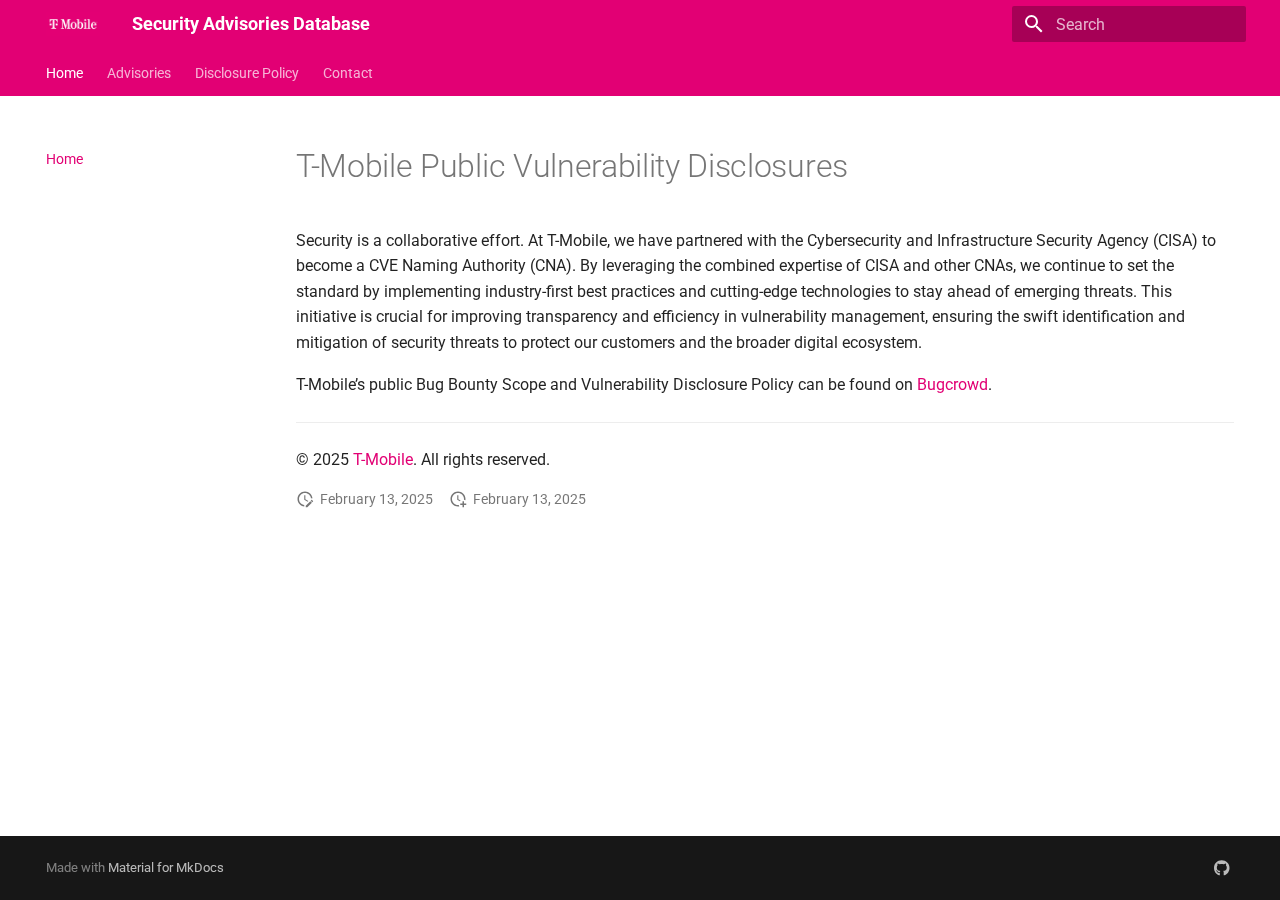
==== commit 9c0aff60: "Deployed 403528b with MkDocs version: 1.6.1" ====
--- a/index.html
+++ b/index.html
@@ -90,7 +90,7 @@
   <nav class="md-header__inner md-grid" aria-label="Header">
     <a href="." title="Security Advisories Database" class="md-header__button md-logo" aria-label="Security Advisories Database" data-md-component="logo">
       
-  <img src="assets/logo,jpg" alt="logo">
+  <img src="assets/logo.jpg" alt="logo">
 
     </a>
     <label class="md-header__button md-icon" for="__drawer">
@@ -269,7 +269,7 @@
   <label class="md-nav__title" for="__drawer">
     <a href="." title="Security Advisories Database" class="md-nav__button md-logo" aria-label="Security Advisories Database" data-md-component="logo">
       
-  <img src="assets/logo,jpg" alt="logo">
+  <img src="assets/logo.jpg" alt="logo">
 
     </a>
     Security Advisories Database
--- a/stylesheets/extra.css
+++ b/stylesheets/extra.css
@@ -1,8 +1,17 @@
+[data-md-color-scheme="default"] {
+    --md-primary-fg-color: #e20074;
+    --md-primary-fg-color--light: #ff1a8d;
+    --md-primary-fg-color--dark: #b30059;
+    --md-accent-fg-color: #e20074;
+    --md-accent-fg-color--transparent: #e2007410;
+}
+
 :root {
     --md-primary-fg-color: #e20074;
     --md-primary-fg-color--light: #ff1a8d;
     --md-primary-fg-color--dark: #b30059;
     --md-accent-fg-color: #e20074;
+    --md-accent-fg-color--transparent: #e2007410;
 }
 
 .md-logo img {
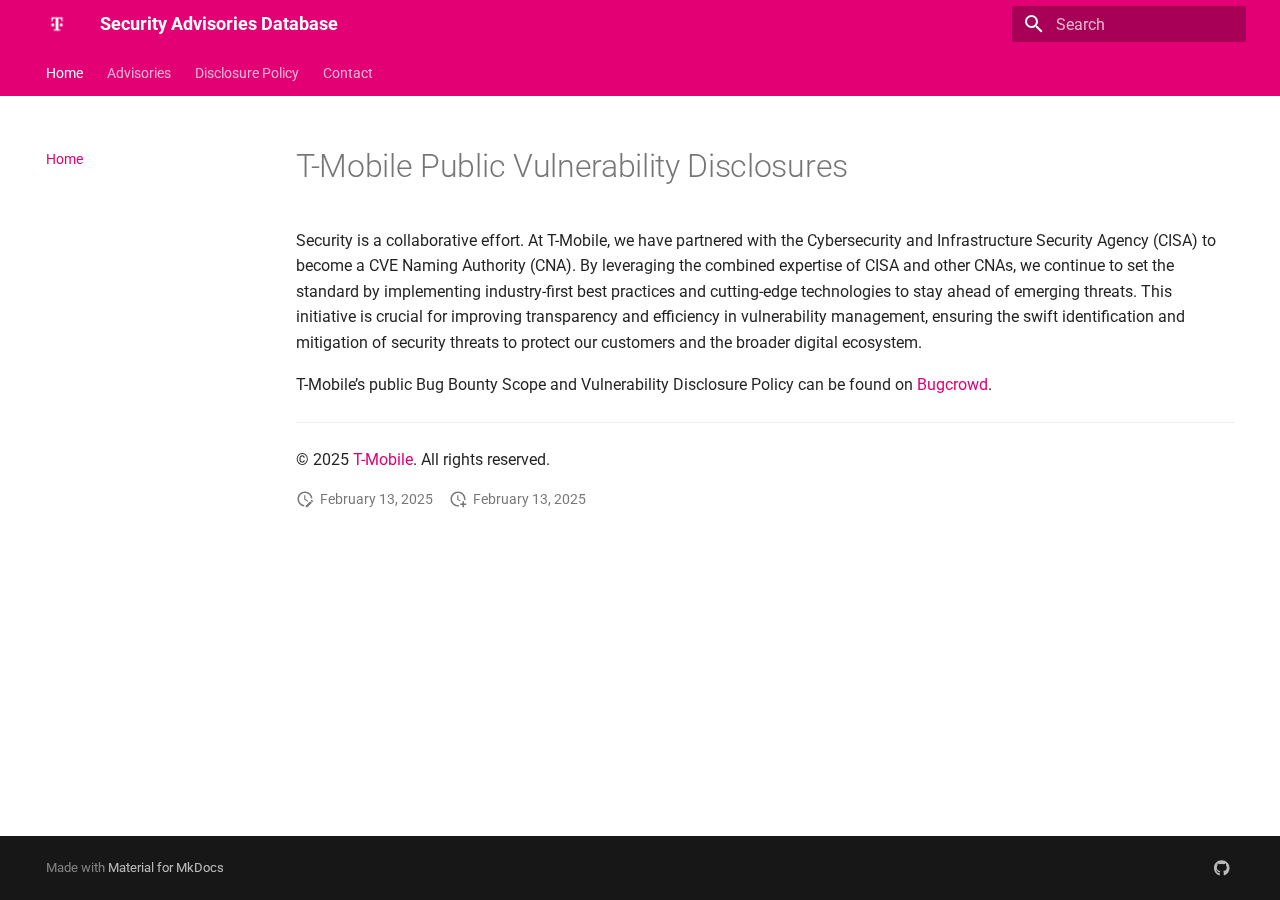
==== commit 83751ac1: "Deployed 724f82d with MkDocs version: 1.6.1" ====
--- a/index.html
+++ b/index.html
@@ -90,7 +90,7 @@
   <nav class="md-header__inner md-grid" aria-label="Header">
     <a href="." title="Security Advisories Database" class="md-header__button md-logo" aria-label="Security Advisories Database" data-md-component="logo">
       
-  <img src="assets/logo.jpg" alt="logo">
+  <img src="assets/logo.png" alt="logo">
 
     </a>
     <label class="md-header__button md-icon" for="__drawer">
@@ -269,7 +269,7 @@
   <label class="md-nav__title" for="__drawer">
     <a href="." title="Security Advisories Database" class="md-nav__button md-logo" aria-label="Security Advisories Database" data-md-component="logo">
       
-  <img src="assets/logo.jpg" alt="logo">
+  <img src="assets/logo.png" alt="logo">
 
     </a>
     Security Advisories Database
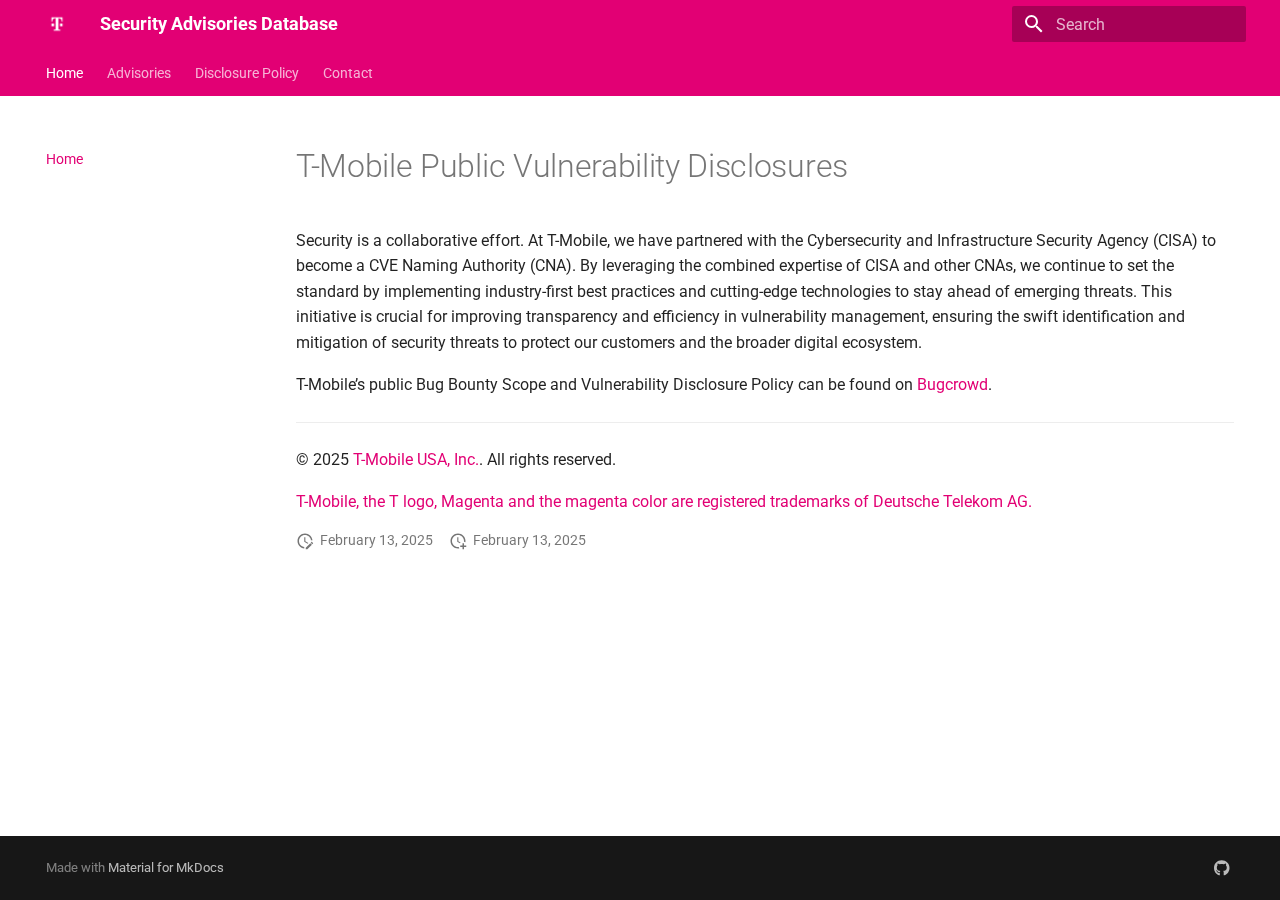
==== commit 05d11bac: "Deployed 4676a8d with MkDocs version: 1.6.1" ====
--- a/index.html
+++ b/index.html
@@ -391,7 +391,8 @@
 <p>Security is a collaborative effort. At T-Mobile, we have partnered with the Cybersecurity and Infrastructure Security Agency (CISA) to become a CVE Naming Authority (CNA). By leveraging the combined expertise of CISA and other CNAs, we continue to set the standard by implementing industry-first best practices and cutting-edge technologies to stay ahead of emerging threats. This initiative is crucial for improving transparency and efficiency in vulnerability management, ensuring the swift identification and mitigation of security threats to protect our customers and the broader digital ecosystem.</p>
 <p>T-Mobile’s public Bug Bounty Scope and Vulnerability Disclosure Policy can be found on <a href="https://bugcrowd.com/engagements/t-mobile">Bugcrowd</a>.</p>
 <hr />
-<p>© 2025 <a href="t-mobile.com">T-Mobile</a>. All rights reserved.</p>
+<p>© 2025 <a href="https://www.t-mobile.com/responsibility/legal/copyright">T-Mobile USA, Inc.</a>. All rights reserved.</p>
+<p><a href="https://www.t-mobile.com/responsibility/legal/trademarks">T-Mobile, the T logo, Magenta and the magenta color are registered trademarks of Deutsche Telekom AG.</a></p>
 
 
 
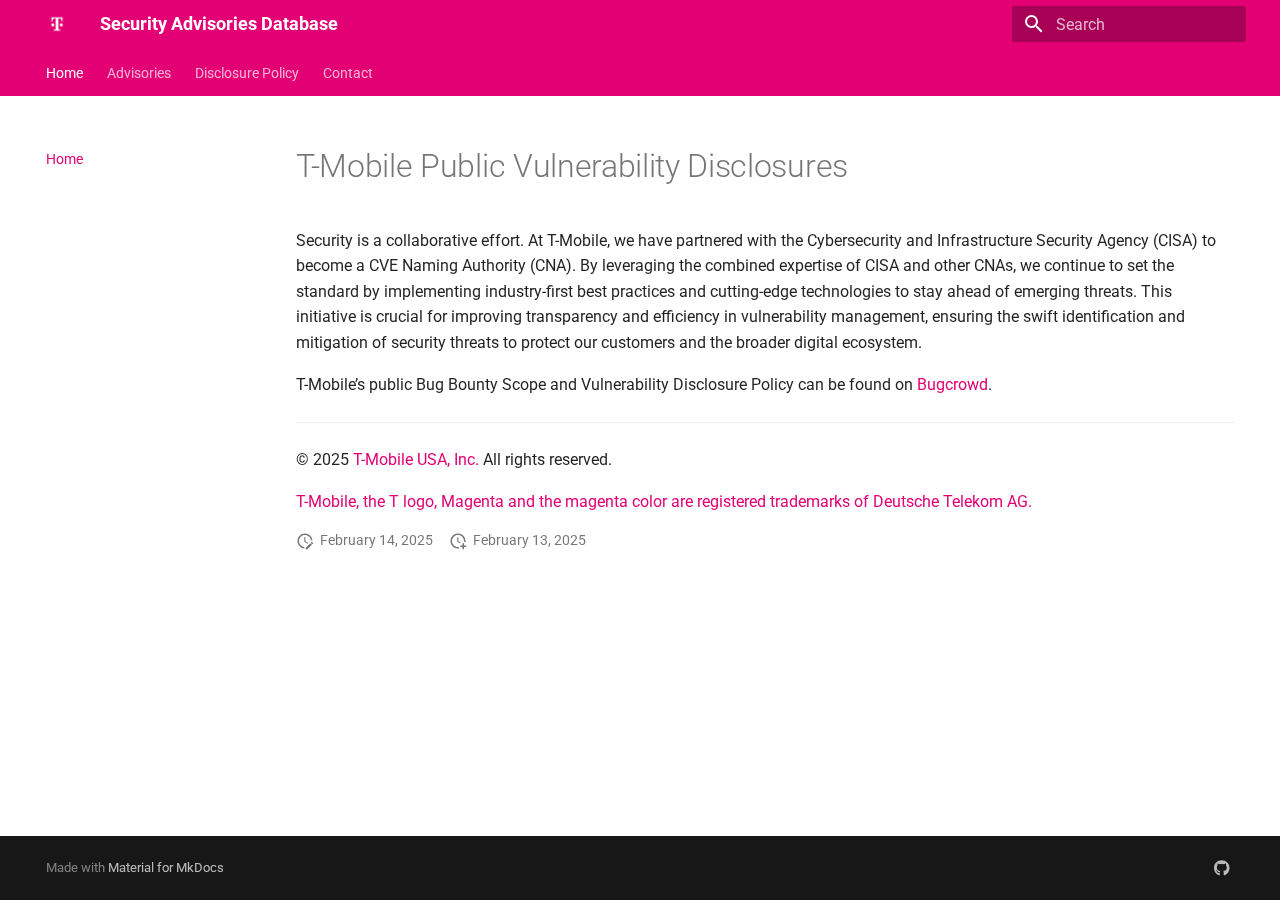
==== commit cbc0c502: "Deployed c403682 with MkDocs version: 1.6.1" ====
--- a/index.html
+++ b/index.html
@@ -9,7 +9,7 @@
         <meta name="description" content="Security Advisory Database">
       
       
-        <meta name="author" content="Your Organization">
+        <meta name="author" content="T-Mobile USA, Inc.">
       
       
       
@@ -391,7 +391,7 @@
 <p>Security is a collaborative effort. At T-Mobile, we have partnered with the Cybersecurity and Infrastructure Security Agency (CISA) to become a CVE Naming Authority (CNA). By leveraging the combined expertise of CISA and other CNAs, we continue to set the standard by implementing industry-first best practices and cutting-edge technologies to stay ahead of emerging threats. This initiative is crucial for improving transparency and efficiency in vulnerability management, ensuring the swift identification and mitigation of security threats to protect our customers and the broader digital ecosystem.</p>
 <p>T-Mobile’s public Bug Bounty Scope and Vulnerability Disclosure Policy can be found on <a href="https://bugcrowd.com/engagements/t-mobile">Bugcrowd</a>.</p>
 <hr />
-<p>© 2025 <a href="https://www.t-mobile.com/responsibility/legal/copyright">T-Mobile USA, Inc.</a>. All rights reserved.</p>
+<p>© 2025 <a href="https://www.t-mobile.com/responsibility/legal/copyright">T-Mobile USA, Inc.</a> All rights reserved.</p>
 <p><a href="https://www.t-mobile.com/responsibility/legal/trademarks">T-Mobile, the T logo, Magenta and the magenta color are registered trademarks of Deutsche Telekom AG.</a></p>
 
 
@@ -415,7 +415,7 @@
     <span class="md-icon" title="Last update">
       <svg xmlns="http://www.w3.org/2000/svg" viewBox="0 0 24 24"><path d="M21 13.1c-.1 0-.3.1-.4.2l-1 1 2.1 2.1 1-1c.2-.2.2-.6 0-.8l-1.3-1.3c-.1-.1-.2-.2-.4-.2m-1.9 1.8-6.1 6V23h2.1l6.1-6.1zM12.5 7v5.2l4 2.4-1 1L11 13V7zM11 21.9c-5.1-.5-9-4.8-9-9.9C2 6.5 6.5 2 12 2c5.3 0 9.6 4.1 10 9.3-.3-.1-.6-.2-1-.2s-.7.1-1 .2C19.6 7.2 16.2 4 12 4c-4.4 0-8 3.6-8 8 0 4.1 3.1 7.5 7.1 7.9l-.1.2z"/></svg>
     </span>
-    <span class="git-revision-date-localized-plugin git-revision-date-localized-plugin-date">February 13, 2025</span>
+    <span class="git-revision-date-localized-plugin git-revision-date-localized-plugin-date">February 14, 2025</span>
   </span>
 
     
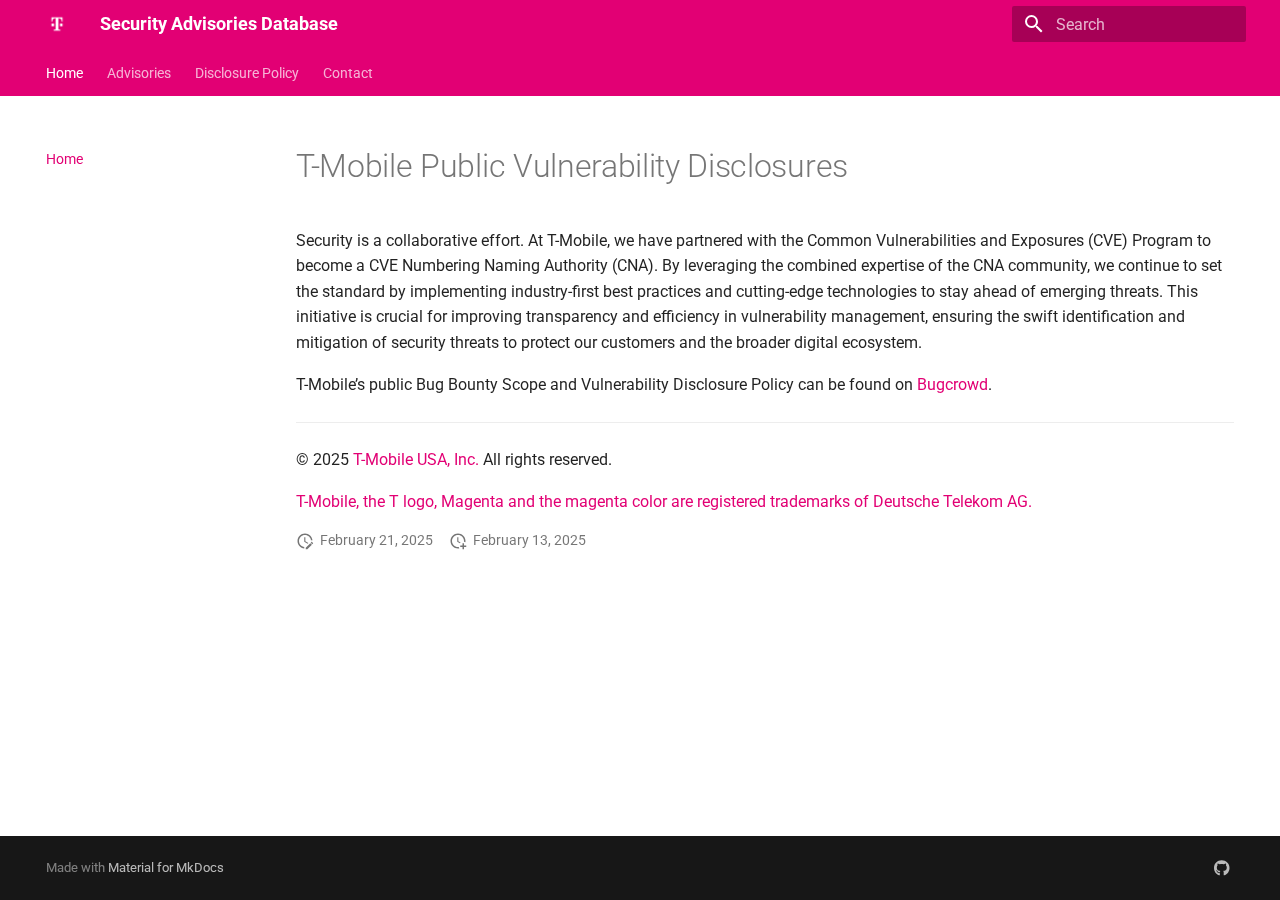
==== commit 2913700f: "Deployed bced411 with MkDocs version: 1.6.1" ====
--- a/index.html
+++ b/index.html
@@ -18,7 +18,7 @@
       
       
       <link rel="icon" href="assets/icon.png">
-      <meta name="generator" content="mkdocs-1.6.1, mkdocs-material-9.6.4">
+      <meta name="generator" content="mkdocs-1.6.1, mkdocs-material-9.6.5">
     
     
       
@@ -388,7 +388,7 @@
 
 
 <h1 id="t-mobile-public-vulnerability-disclosures">T-Mobile Public Vulnerability Disclosures</h1>
-<p>Security is a collaborative effort. At T-Mobile, we have partnered with the Cybersecurity and Infrastructure Security Agency (CISA) to become a CVE Naming Authority (CNA). By leveraging the combined expertise of CISA and other CNAs, we continue to set the standard by implementing industry-first best practices and cutting-edge technologies to stay ahead of emerging threats. This initiative is crucial for improving transparency and efficiency in vulnerability management, ensuring the swift identification and mitigation of security threats to protect our customers and the broader digital ecosystem.</p>
+<p>Security is a collaborative effort. At T-Mobile, we have partnered with the Common Vulnerabilities and Exposures (CVE) Program to become a CVE Numbering Naming Authority (CNA). By leveraging the combined expertise of the CNA community, we continue to set the standard by implementing industry-first best practices and cutting-edge technologies to stay ahead of emerging threats. This initiative is crucial for improving transparency and efficiency in vulnerability management, ensuring the swift identification and mitigation of security threats to protect our customers and the broader digital ecosystem.</p>
 <p>T-Mobile’s public Bug Bounty Scope and Vulnerability Disclosure Policy can be found on <a href="https://bugcrowd.com/engagements/t-mobile">Bugcrowd</a>.</p>
 <hr />
 <p>© 2025 <a href="https://www.t-mobile.com/responsibility/legal/copyright">T-Mobile USA, Inc.</a> All rights reserved.</p>
@@ -415,7 +415,7 @@
     <span class="md-icon" title="Last update">
       <svg xmlns="http://www.w3.org/2000/svg" viewBox="0 0 24 24"><path d="M21 13.1c-.1 0-.3.1-.4.2l-1 1 2.1 2.1 1-1c.2-.2.2-.6 0-.8l-1.3-1.3c-.1-.1-.2-.2-.4-.2m-1.9 1.8-6.1 6V23h2.1l6.1-6.1zM12.5 7v5.2l4 2.4-1 1L11 13V7zM11 21.9c-5.1-.5-9-4.8-9-9.9C2 6.5 6.5 2 12 2c5.3 0 9.6 4.1 10 9.3-.3-.1-.6-.2-1-.2s-.7.1-1 .2C19.6 7.2 16.2 4 12 4c-4.4 0-8 3.6-8 8 0 4.1 3.1 7.5 7.1 7.9l-.1.2z"/></svg>
     </span>
-    <span class="git-revision-date-localized-plugin git-revision-date-localized-plugin-date">February 14, 2025</span>
+    <span class="git-revision-date-localized-plugin git-revision-date-localized-plugin-date">February 21, 2025</span>
   </span>
 
     
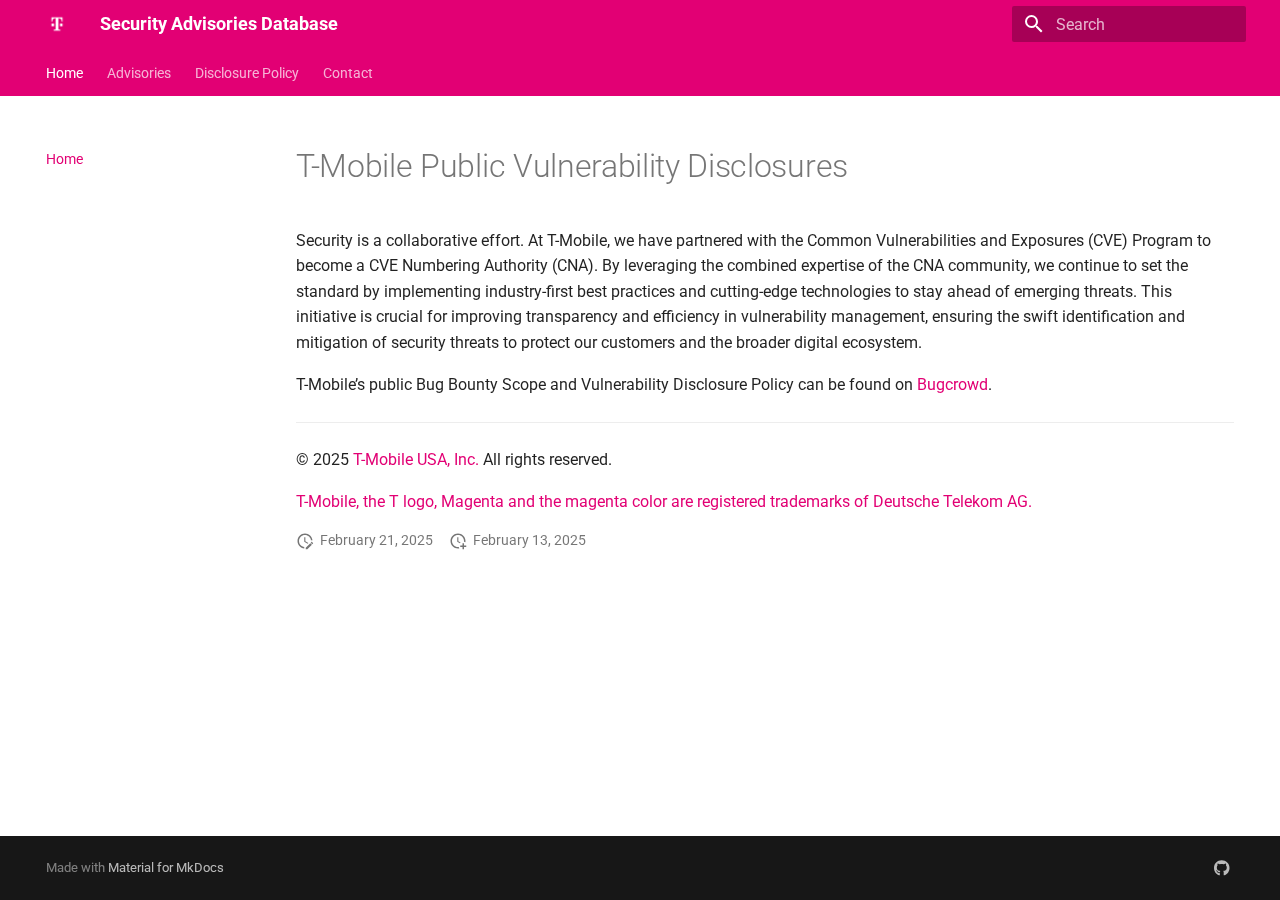
==== commit 5a1ef7eb: "Deployed d085f3f with MkDocs version: 1.6.1" ====
--- a/index.html
+++ b/index.html
@@ -388,7 +388,7 @@
 
 
 <h1 id="t-mobile-public-vulnerability-disclosures">T-Mobile Public Vulnerability Disclosures</h1>
-<p>Security is a collaborative effort. At T-Mobile, we have partnered with the Common Vulnerabilities and Exposures (CVE) Program to become a CVE Numbering Naming Authority (CNA). By leveraging the combined expertise of the CNA community, we continue to set the standard by implementing industry-first best practices and cutting-edge technologies to stay ahead of emerging threats. This initiative is crucial for improving transparency and efficiency in vulnerability management, ensuring the swift identification and mitigation of security threats to protect our customers and the broader digital ecosystem.</p>
+<p>Security is a collaborative effort. At T-Mobile, we have partnered with the Common Vulnerabilities and Exposures (CVE) Program to become a CVE Numbering Authority (CNA). By leveraging the combined expertise of the CNA community, we continue to set the standard by implementing industry-first best practices and cutting-edge technologies to stay ahead of emerging threats. This initiative is crucial for improving transparency and efficiency in vulnerability management, ensuring the swift identification and mitigation of security threats to protect our customers and the broader digital ecosystem.</p>
 <p>T-Mobile’s public Bug Bounty Scope and Vulnerability Disclosure Policy can be found on <a href="https://bugcrowd.com/engagements/t-mobile">Bugcrowd</a>.</p>
 <hr />
 <p>© 2025 <a href="https://www.t-mobile.com/responsibility/legal/copyright">T-Mobile USA, Inc.</a> All rights reserved.</p>
